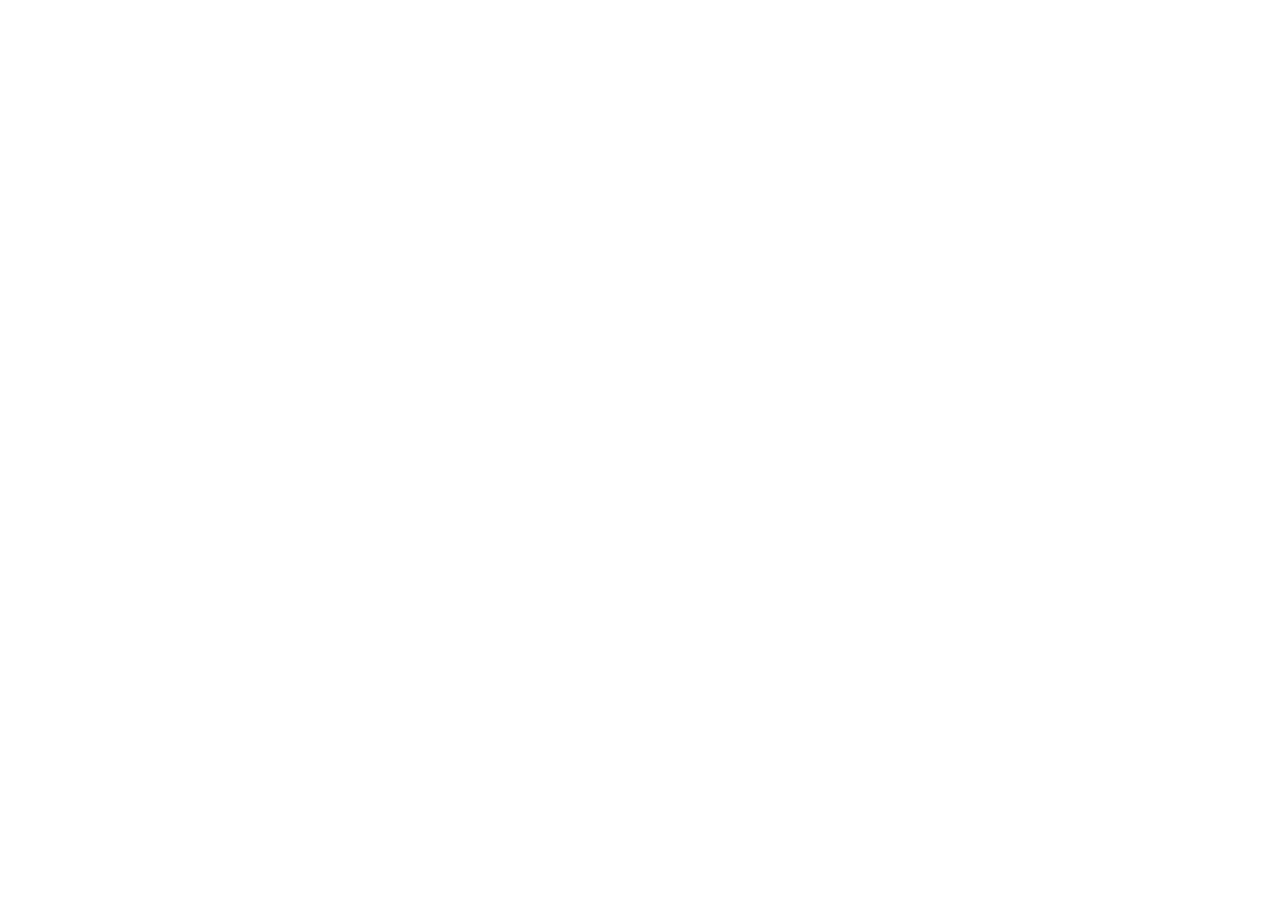
==== index.html @ 5663675f "feat(domain): enforce strict clean root domain https://zihan.uk across all pages" ====
<!DOCTYPE html>
<html lang="en" data-theme="dark">
<head>
  <meta charset="UTF-8">
  <meta name="viewport" content="width=device-width, initial-scale=1.0, viewport-fit=cover">
  <!-- Strict Root Domain Controller (Strictly https://zihan.uk - No /about, No subpaths) -->
  <script>
    (function() {
      try {
        var h = window.location.hostname.toLowerCase();
        if (h && h !== 'zihan.uk' && h !== 'localhost' && h !== '127.0.0.1' && !h.startsWith('192.168.')) {
          window.location.replace('https://zihan.uk/');
          return;
        }
        var saved = sessionStorage.getItem('portfolio_page');
        if (saved && saved !== 'index.html') {
          var navEntries = window.performance && window.performance.getEntriesByType ? window.performance.getEntriesByType('navigation') : [];
          var isReload = navEntries.length > 0 ? navEntries[0].type === 'reload' : (window.performance && window.performance.navigation && window.performance.navigation.type === 1);
          if (isReload) {
            window.location.replace(saved);
            return;
          }
        }
        sessionStorage.setItem('portfolio_page', 'index.html');
        if (window.history && window.history.replaceState && window.location.protocol.indexOf('http') === 0) {
          window.history.replaceState(null, '', '/');
        }
      } catch (e) {}
    })();
  </script>


  <title>Zihan Fakir丨AI Engineer &amp; Full Software Developer</title>
  <link rel="canonical" href="https://zihan.uk/">
  <meta name="description" content="Official portfolio of Zihan Fakir (also known as zihan or zihanfakir) on zihan.uk — AI-Powered Full Stack Software Developer &amp; GenAI Builder. Explore Alora AI, Ecomace, Alokpo, and verified cloud credentials.">
  <meta name="keywords" content="zihan, zihanfakir, zihan fakir, Zihan, Zihan Fakir, zihan.uk, zihan.xyz, zihanfakir portfolio, zihan developer, Full Stack Developer, Software Engineer, GenAI Builder, Alora AI, Alokpath AI, React, Node.js, Next.js, TypeScript, Web Development">
  <meta name="author" content="Zihan Fakir">
  <meta name="robots" content="index, follow, max-image-preview:large, max-snippet:-1, max-video-preview:-1">

  <!-- Open Graph / Social Media Meta Tags -->
  <meta property="og:type" content="website">
  <meta property="og:url" content="https://zihan.uk">
  <meta property="og:site_name" content="Zihan Fakir Portfolio">
  <meta property="og:locale" content="en_US">
  <meta property="og:title" content="Zihan Fakir丨AI Engineer &amp; Full Software Developer">
  <meta property="og:description" content="Meet with Artificial Intelligence — Official portfolio of Zihan Fakir (@zihanfakir). Explore flagship AI projects, full stack web apps, and verified credentials.">
  <meta property="og:image" content="assets/social-preview.jpg">
  <meta property="og:image:width" content="1200">
  <meta property="og:image:height" content="630">
  <meta property="og:image:alt" content="Zihan Fakir (zihanfakir) - AI Engineer & Full Software Developer">

  <!-- Twitter / X Card Meta Tags -->
  <meta name="twitter:card" content="summary_large_image">
  <meta name="twitter:site" content="@zihanfakir">
  <meta name="twitter:creator" content="@zihanfakir">
  <meta name="twitter:title" content="Zihan Fakir丨AI Engineer &amp; Full Software Developer">
  <meta name="twitter:description" content="Meet with Artificial Intelligence — Official portfolio of Zihan Fakir (@zihanfakir). Explore flagship AI projects, full stack web apps, and verified credentials.">
  <meta name="twitter:image" content="assets/social-preview.jpg">

  <!-- Favicon & App Icons -->
  <link rel="icon" type="image/svg+xml" href="data:image/svg+xml,<svg xmlns='http://www.w3.org/2000/svg' viewBox='0 0 100 100'><rect width='100' height='100' rx='25' fill='%236366f1'/><text x='50%' y='55%' dominant-baseline='central' text-anchor='middle' fill='%23ffffff' font-family='monospace' font-weight='900' font-size='50'>Z</text></svg>">
  <link rel="apple-touch-icon" href="assets/z.jpeg">

  <!-- Google Search Console & SEO -->
  <meta name="google-site-verification" content="google-site-verification-zihanfakir">
  <link rel="sitemap" type="application/xml" title="Sitemap" href="sitemap.xml">

  <!-- Schema.org JSON-LD Structured Data (Person & WebSite) -->
  <script type="application/ld+json">
  {
    "@context": "https://schema.org",
    "@graph": [
      {
        "@type": "Person",
        "@id": "https://zihan.uk/#person",
        "name": "Zihan Fakir",
        "alternateName": ["zihan", "zihanfakir", "zihan fakir", "Zihan", "ZihanFakir"],
        "additionalName": "zihanfakir",
        "givenName": "Zihan",
        "familyName": "Fakir",
        "url": "https://zihan.uk/",
        "image": "https://zihan.uk/assets/z.jpeg",
        "jobTitle": "Full Stack Software Engineer & AI Builder",
        "description": "Zihan Fakir (also known online as zihanfakir or zihan) is an elite Full Stack Developer & AI-Powered Software Engineer building high-velocity web applications, autonomous AI solutions, and creator of zihan.uk.",
        "email": "mailto:x@zihan.uk",
        "telephone": "+8801402963123",
        "sameAs": [
          "https://github.com/zihanfakir",
          "https://linkedin.com/in/zihanfakir",
          "https://x.com/zihanfakir",
          "https://facebook.com/zihanfakir",
          "https://instagram.com/zihanfakir",
          "https://t.me/zihanfakir"
        ],
        "knowsAbout": [
          "Full Stack Development",
          "Generative AI & LLMs",
          "React",
          "Next.js",
          "Node.js",
          "TypeScript",
          "Python",
          "PostgreSQL",
          "Cloud Architecture"
        ]
      },
      {
        "@type": "WebSite",
        "@id": "https://zihan.uk/#website",
        "url": "https://zihan.uk/",
        "name": "Zihan Fakir - Official Portfolio",
        "alternateName": ["zihan.uk", "zihan", "zihanfakir", "zihan fakir", "zihan portfolio"],
        "description": "Official Personal Portfolio Website for Zihan Fakir / zihanfakir (zihan.uk)",
        "publisher": {
          "@id": "https://zihan.uk/#person"
        }
      }
    ]
  }
  </script>

  <!-- Google Fonts: Plus Jakarta Sans & JetBrains Mono -->
  <link rel="preconnect" href="https://fonts.googleapis.com">
  <link rel="preconnect" href="https://fonts.gstatic.com" crossorigin>
  <link href="https://fonts.googleapis.com/css2?family=JetBrains+Mono:wght@400;500;600;700&family=Plus+Jakarta+Sans:wght@400;500;600;700;800&family=Syne:wght@700;800&display=swap" rel="stylesheet">

  <!-- Font Awesome Icons 6.5.1 -->
  <link rel="stylesheet" href="https://cdnjs.cloudflare.com/ajax/libs/font-awesome/6.5.1/css/all.min.css" integrity="sha512-DTOQO9RWCH3ppGqcWaEA1BIZOC6xxalwEsw9c2QQeAIftl+Vegovlnee1c9QX4TctnWMn13TZye+giMm8e2LwA==" crossorigin="anonymous" referrerpolicy="no-referrer" />

  <!-- Custom Stylesheet -->
  <link rel="stylesheet" href="css/style.css?v=16.2">

  <!-- Instant Theme Persistence Script -->
  <script>
    (function() {
      try {
        var savedTheme = localStorage.getItem('zihan-portfolio-theme') || localStorage.getItem('site_theme');
        var systemDark = window.matchMedia && window.matchMedia('(prefers-color-scheme: dark)').matches;
        var theme = savedTheme || (systemDark ? 'dark' : 'light');
        document.documentElement.setAttribute('data-theme', theme);
      } catch (e) {}
    })();
  </script>
</head>
<body>
  <!-- Accessibility Skip Link -->
  <a href="#main-content" class="skip-link">Skip to main content</a>

  <!-- Ambient Dynamic Background Glow Orbs -->
  <div class="bg-ambient-orb orb-1"></div>
  <div class="bg-ambient-orb orb-2"></div>
  <div class="bg-ambient-orb orb-3"></div>
  <div class="bg-tech-grid"></div>

  <!-- =========================================================================
       Site Header / Navigation Bar
       ========================================================================= -->
  <header class="site-header">
    <div class="container nav-container">
      <a href="index.html" class="logo">
        <span class="logo-code-prefix">&lt;/&gt;</span>
        <span class="logo-brand-name">zihanfakir</span>
      </a>

      <!-- Navigation Menu -->
      <nav class="nav-menu" id="nav-menu">
        <a href="index.html" class="nav-link active">Home</a>
        <a href="about.html" class="nav-link">About</a>
        <a href="projects.html" class="nav-link">Projects</a>
        <a href="skills.html" class="nav-link">Skills</a>
        <a href="certificates.html" class="nav-link">Certificates</a>
        <a href="education.html" class="nav-link">Education</a>
        <a href="resume.html" class="nav-link">Resume</a>
        <a href="contact.html" class="nav-link">Contact</a>
        <div class="nav-mobile-cta-wrapper">
          <a href="contact.html" class="btn btn-primary nav-mobile-cta">
            <i class="fas fa-paper-plane" aria-hidden="true"></i> Let's Talk
          </a>
        </div>
      </nav>

      <!-- Header Actions: Theme Toggle & CTA -->
      <div class="nav-actions">
        <!-- Light / Dark Theme Switcher Button -->
        <button type="button" id="theme-toggle-btn" class="theme-toggle-btn" aria-label="Toggle Light/Dark Theme" title="Toggle Light/Dark Theme">
          <i class="fas fa-sun theme-icon-sun"></i>
          <i class="fas fa-moon theme-icon-moon"></i>
        </button>

        <a href="contact.html" class="btn btn-primary btn-sm nav-desktop-cta">
          <i class="fas fa-paper-plane" aria-hidden="true"></i> Let's Talk
        </a>

        <!-- Mobile Hamburger Toggle -->
        <button class="mobile-toggle" id="mobile-toggle" aria-label="Open Navigation Menu">
          <i class="fas fa-bars"></i>
        </button>
      </div>
    </div>
  </header>

  <!-- Semantic Main Landmark -->
  <main id="main-content">

  <!-- =========================================================================
       1. Hero Section
       ========================================================================= -->
  <section id="home" class="hero-section">
    <!-- Ambient Spotlight Glow & Particle Constellation Canvas -->
    <div class="hero-spotlight"></div>
    <canvas id="hero-particles-canvas" class="hero-particles-canvas"></canvas>

    <div class="container">
      <div class="hero-grid">
        <!-- Hero Text Column -->
        <div class="hero-content">
          <div class="hero-badge">
            <span class="pulse-dot"></span>
            <span class="badge-text-full">Available for New Projects • AI-Powered Full Stack Builder</span>
            <span class="badge-text-short">Available for Projects • AI Builder</span>
          </div>

          <p class="hero-greeting"><i class="fas fa-terminal" style="color: var(--primary); margin-right: 8px;" aria-hidden="true"></i> Hello, World! I am</p>
          <h1 class="hero-title">
            <span class="gradient-text">Zihan Fakir</span>
          </h1>

          <div class="hero-subtitle">
            I am an <span id="typed-text"></span>
          </div>

          <p class="hero-bio">
            Passionate full stack software engineer and AI-driven builder. By harnessing the power of modern LLMs, autonomous coding agents, and prompt engineering, I build and ship production software 10x faster than traditional development workflows without compromising architectural purity.
          </p>

          <div class="hero-turnaround-badge">
            <i class="fas fa-bolt" aria-hidden="true"></i>
            <span class="turnaround-text-full">10x Faster Project Turnaround &amp; Rapid Prototyping</span>
            <span class="turnaround-text-short">10x Faster Turnaround &amp; Prototyping</span>
          </div>

          <div class="hero-actions">
            <a href="projects.html" class="btn btn-primary">
              <i class="fas fa-laptop-code" aria-hidden="true"></i> View My Work
            </a>
            <a href="contact.html" class="btn btn-secondary">
              <i class="fas fa-envelope" aria-hidden="true"></i> Contact Me
            </a>
            <a href="resume.html" class="btn btn-secondary" title="View Zihan Fakir's Curriculum Vitae">
              <i class="fas fa-file-pdf" style="color: #ef4444;" aria-hidden="true"></i> Get CV
            </a>
          </div>

          <!-- Social Links -->
          <div class="hero-socials">
            <a href="https://github.com/zihanfakir" target="_blank" rel="noopener noreferrer" class="social-link" title="GitHub (@zihanfakir)" aria-label="GitHub profile of Zihan Fakir">
              <i class="fab fa-github" aria-hidden="true"></i>
            </a>
            <a href="https://facebook.com/zihanfakir" target="_blank" rel="noopener noreferrer" class="social-link" title="Facebook (@zihanfakir)" aria-label="Facebook profile of Zihan Fakir">
              <i class="fab fa-facebook-f" aria-hidden="true"></i>
            </a>
            <a href="https://instagram.com/zihanfakir" target="_blank" rel="noopener noreferrer" class="social-link" title="Instagram (@zihanfakir)" aria-label="Instagram profile of Zihan Fakir">
              <i class="fab fa-instagram" aria-hidden="true"></i>
            </a>
            <a href="https://t.me/zihanfakir" target="_blank" rel="noopener noreferrer" class="social-link" title="Telegram (@zihanfakir)" aria-label="Telegram profile of Zihan Fakir">
              <i class="fab fa-telegram" aria-hidden="true"></i>
            </a>
            <a href="https://linkedin.com/in/zihanfakir" target="_blank" rel="noopener noreferrer" class="social-link" title="LinkedIn (@zihanfakir)" aria-label="LinkedIn profile of Zihan Fakir">
              <i class="fab fa-linkedin-in" aria-hidden="true"></i>
            </a>
            <a href="https://x.com/zihanfakir" target="_blank" rel="noopener noreferrer" class="social-link" title="Twitter / X (@zihanfakir)" aria-label="Twitter X profile of Zihan Fakir">
              <i class="fab fa-x-twitter" aria-hidden="true"></i>
            </a>
            <a href="mailto:x@zihan.uk" class="social-link" title="Send Email (x@zihan.uk)" aria-label="Send Email to x@zihan.uk">
              <i class="fas fa-envelope" aria-hidden="true"></i>
            </a>
          </div>
        </div>

        <!-- Hero Visual / Avatar Column -->
        <div class="hero-visual">
          <div class="avatar-wrapper">
            <div class="avatar-glow"></div>
            <div class="avatar-container">
              <picture>
                <source srcset="assets/z.webp" type="image/webp">
                <img src="assets/z.jpeg" alt="Zihan Fakir - AI Engineer &amp; Full Software Developer" class="avatar-img" width="270" height="270" fetchpriority="high" decoding="async">
              </picture>
            </div>

            <!-- Floating Badges -->
            <div class="float-badge float-badge-1">
              <i class="fab fa-react" style="color: #06b6d4; font-size: 1.25rem;" aria-hidden="true"></i>
              <span>React &amp; Next.js</span>
            </div>

            <div class="float-badge float-badge-2">
              <i class="fab fa-node-js" style="color: #10b981; font-size: 1.25rem;" aria-hidden="true"></i>
              <span>Node.js &amp; APIs</span>
            </div>

            <div class="float-badge float-badge-3">
              <i class="fas fa-brain" style="color: #a855f7; font-size: 1.15rem;" aria-hidden="true"></i>
              <span>11 LLMs &amp; GenAI</span>
            </div>
          </div>
        </div>
      </div>
    </div>
  </section>

  <!-- =========================================================================
       2. Quick Metrics & Stats Bar
       ========================================================================= -->
  <section class="stats-bar">
    <div class="container">
      <div class="stats-grid">
        <div class="stat-item">
          <div class="stat-number gradient-text">4+</div>
          <div class="stat-label">Years Experience</div>
        </div>
        <div class="stat-item">
          <div class="stat-number gradient-text">35+</div>
          <div class="stat-label">Completed Projects</div>
        </div>
        <div class="stat-item">
          <div class="stat-number gradient-text-accent">10x</div>
          <div class="stat-label">Faster AI Delivery</div>
        </div>
        <div class="stat-item">
          <div class="stat-number gradient-text">12</div>
          <div class="stat-label">Verified Certifications</div>
        </div>
        <div class="stat-item">
          <div class="stat-number gradient-text">99.8%</div>
          <div class="stat-label">Satisfaction Rate</div>
        </div>
      </div>
    </div>
  </section>

  <!-- =========================================================================
       2b. Tech Stack & Verified Credentials Infinite Rolling Marquee
       ========================================================================= -->
  <section class="marquee-section" aria-label="Tech Stack and Verified Credentials">
    <div class="marquee-mask">
      <!-- Marquee Row 1: Core Technologies (Left Scroll) -->
      <div class="marquee-row">
        <div class="marquee-track">
          <span class="marquee-item"><i class="fab fa-react" style="color: #06b6d4;"></i> React</span>
          <span class="marquee-item"><i class="fas fa-bolt" style="color: #f59e0b;"></i> Next.js 15</span>
          <span class="marquee-item"><i class="fas fa-code" style="color: #3178c6;"></i> TypeScript</span>
          <span class="marquee-item"><i class="fab fa-node-js" style="color: #10b981;"></i> Node.js</span>
          <span class="marquee-item"><i class="fab fa-python" style="color: #38bdf8;"></i> Python</span>
          <span class="marquee-item"><i class="fab fa-css3-alt" style="color: #38bdf8;"></i> Tailwind CSS</span>
          <span class="marquee-item"><i class="fas fa-brain" style="color: #a855f7;"></i> Gemini 2.5</span>
          <span class="marquee-item"><i class="fas fa-microchip" style="color: #f59e0b;"></i> Claude 3.7</span>
          <span class="marquee-item"><i class="fas fa-robot" style="color: #06b6d4;"></i> DeepSeek V3</span>
          <span class="marquee-item"><i class="fas fa-database" style="color: #6366f1;"></i> PostgreSQL</span>
          <span class="marquee-item"><i class="fab fa-docker" style="color: #2563eb;"></i> Docker</span>
          <span class="marquee-item"><i class="fas fa-memory" style="color: #ef4444;"></i> Redis</span>
          <span class="marquee-item"><i class="fab fa-js" style="color: #f7df1e;"></i> JavaScript</span>
          <span class="marquee-item"><i class="fas fa-fire" style="color: #ffca28;"></i> Firebase</span>
        </div>
        <div class="marquee-track" aria-hidden="true">
          <span class="marquee-item"><i class="fab fa-react" style="color: #06b6d4;"></i> React</span>
          <span class="marquee-item"><i class="fas fa-bolt" style="color: #f59e0b;"></i> Next.js 15</span>
          <span class="marquee-item"><i class="fas fa-code" style="color: #3178c6;"></i> TypeScript</span>
          <span class="marquee-item"><i class="fab fa-node-js" style="color: #10b981;"></i> Node.js</span>
          <span class="marquee-item"><i class="fab fa-python" style="color: #38bdf8;"></i> Python</span>
          <span class="marquee-item"><i class="fab fa-css3-alt" style="color: #38bdf8;"></i> Tailwind CSS</span>
          <span class="marquee-item"><i class="fas fa-brain" style="color: #a855f7;"></i> Gemini 2.5</span>
          <span class="marquee-item"><i class="fas fa-microchip" style="color: #f59e0b;"></i> Claude 3.7</span>
          <span class="marquee-item"><i class="fas fa-robot" style="color: #06b6d4;"></i> DeepSeek V3</span>
          <span class="marquee-item"><i class="fas fa-database" style="color: #6366f1;"></i> PostgreSQL</span>
          <span class="marquee-item"><i class="fab fa-docker" style="color: #2563eb;"></i> Docker</span>
          <span class="marquee-item"><i class="fas fa-memory" style="color: #ef4444;"></i> Redis</span>
          <span class="marquee-item"><i class="fab fa-js" style="color: #f7df1e;"></i> JavaScript</span>
          <span class="marquee-item"><i class="fas fa-fire" style="color: #ffca28;"></i> Firebase</span>
        </div>
      </div>

      <!-- Marquee Row 2: Verified Credential Issuers (Right / Reverse Scroll) -->
      <div class="marquee-row marquee-row-reverse" style="margin-top: 12px;">
        <div class="marquee-track marquee-track-reverse">
          <span class="marquee-item"><i class="fab fa-google" style="color: #4285f4;"></i> Google Cloud Certified</span>
          <span class="marquee-item"><i class="fab fa-microsoft" style="color: #00a4ef;"></i> Microsoft Learn Verified</span>
          <span class="marquee-item"><i class="fab fa-aws" style="color: #ff9900;"></i> AWS AI/ML Verified</span>
          <span class="marquee-item"><i class="fas fa-search" style="color: #ff642d;"></i> Semrush AI Search OS</span>
          <span class="marquee-item"><i class="fas fa-award" style="color: #0096d6;"></i> HP LIFE Foundation</span>
          <span class="marquee-item"><i class="fas fa-globe" style="color: #0088cc;"></i> UNDP ESG Governance</span>
          <span class="marquee-item"><i class="fas fa-certificate" style="color: #ec4899;"></i> Blockchain Verified</span>
          <span class="marquee-item"><i class="fas fa-graduation-cap" style="color: #8b5cf6;"></i> UniAthena Verified</span>
        </div>
        <div class="marquee-track marquee-track-reverse" aria-hidden="true">
          <span class="marquee-item"><i class="fab fa-google" style="color: #4285f4;"></i> Google Cloud Certified</span>
          <span class="marquee-item"><i class="fab fa-microsoft" style="color: #00a4ef;"></i> Microsoft Learn Verified</span>
          <span class="marquee-item"><i class="fab fa-aws" style="color: #ff9900;"></i> AWS AI/ML Verified</span>
          <span class="marquee-item"><i class="fas fa-search" style="color: #ff642d;"></i> Semrush AI Search OS</span>
          <span class="marquee-item"><i class="fas fa-award" style="color: #0096d6;"></i> HP LIFE Foundation</span>
          <span class="marquee-item"><i class="fas fa-globe" style="color: #0088cc;"></i> UNDP ESG Governance</span>
          <span class="marquee-item"><i class="fas fa-certificate" style="color: #ec4899;"></i> Blockchain Verified</span>
          <span class="marquee-item"><i class="fas fa-graduation-cap" style="color: #8b5cf6;"></i> UniAthena Verified</span>
        </div>
      </div>
    </div>
  </section>

  <!-- =========================================================================
       3. About Teaser Section
       ========================================================================= -->
  <section class="section">
    <div class="container">
      <div class="section-header">
        <span class="section-tag"><i class="fas fa-user-astronaut"></i> Engineering Dossier</span>
        <h2 class="section-title">Architecting Scalable Systems &amp; Modern Web Experiences</h2>
        <p class="section-desc">Bridging algorithmic software principles with modern autonomous artificial intelligence.</p>
      </div>

      <div class="about-grid home-about-grid">
        <!-- Visual & Fast Facts Card -->
        <div class="about-visual-card">
          <div class="about-avatar-wrapper">
            <img src="assets/z.jpeg" alt="Zihan Fakir - AI Engineer &amp; Full Stack Software Developer" class="about-avatar-img" width="220" height="220" loading="lazy" decoding="async">
            <div class="about-avatar-ring"></div>
          </div>
          <div class="about-badge-status">
            <span class="pulse-dot"></span>
            <span>Lead Full Stack Engineer &amp; AI Architect</span>
          </div>
          <div style="font-size: 0.88rem; color: var(--text-secondary); margin-top: 10px; font-family: var(--font-mono);">
            <i class="fas fa-map-marker-alt" style="color: var(--primary); margin-right: 6px;"></i> Dhaka, Bangladesh • Global Remote
          </div>
        </div>

        <!-- Bio Content & Teaser -->
        <div class="about-text">
          <div class="about-credo-badge">
            <i class="fas fa-code-branch" aria-hidden="true"></i> VELOCITY // ARCHITECTURE // SCALABILITY
          </div>
          <h3>Full-Stack Software Engineering Meets Autonomous Intelligence</h3>
          <p>
            Hello! I am <strong>Zihan Fakir</strong> (widely known across developer networks as <strong>@zihanfakir</strong> or <strong>zihan</strong>). As creator of <a href="https://zihan.uk" style="color: var(--secondary); font-weight: 600;">zihan.uk</a>, I specialize in architecting high-velocity web platforms, custom generative AI integrations, and distributed cloud microservices.
          </p>
          <p>
            Over 4+ years of professional engineering, I have focused on solving real-world performance bottlenecks: cutting server latency by 42%, maintaining 99.9% application stability, and orchestrating multi-model AI agent pipelines (Gemini, Claude, DeepSeek, OpenAI) with zero client API exposure.
          </p>

          <div style="display: flex; gap: 14px; flex-wrap: wrap; margin-top: 24px;">
            <a href="about.html" class="btn btn-primary">
              <i class="fas fa-arrow-right" aria-hidden="true"></i> Read Full Biography &amp; Dossier
            </a>
            <a href="education.html" class="btn btn-secondary">
              <i class="fas fa-graduation-cap" aria-hidden="true"></i> Academic Background
            </a>
          </div>
        </div>
      </div>
    </div>
  </section>

  <!-- =========================================================================
       4. Featured Projects Section (Selected Works)
       ========================================================================= -->
  <section class="section" style="background-color: var(--bg-body-secondary);">
    <div class="container">
      <div class="section-header">
        <span class="section-tag"><i class="fas fa-laptop-code"></i> Selected Works</span>
        <h2 class="section-title">Featured Production Systems</h2>
        <p class="section-desc">Hand-picked flagship software applications architected for reliability, speed, and real-world scale.</p>
      </div>

      <div class="projects-grid">
        <!-- Project 1: Alora AI - Flagship GenAI -->
        <div class="project-card" data-category="ai fullstack">
          <div class="project-thumbnail">
            <img src="assets/project-1.svg" alt="Alora AI - Multi-Model AI Chat Platform" class="project-img" loading="lazy" decoding="async" width="400" height="225">
            <span class="project-badge-tag" style="background: rgba(79, 70, 229, 0.95);"><i class="fas fa-crown" style="color: #fbbf24; margin-right: 5px;" aria-hidden="true"></i> Flagship AI</span>
          </div>
          <div class="project-content">
            <h3 class="project-title" style="font-size: 1.35rem; margin-bottom: 8px;">Alora AI — Multi-Model AI Platform</h3>
            <p class="project-desc">
              Production-ready multi-model generative AI chat application powered by 11 cutting-edge LLMs (Gemini, Claude, DeepSeek, GPT). Features zero client-side API key exposure, real-time token streaming, and multimodal understanding.
            </p>
            <div class="project-techs">
              <span class="tech-tag">GenAI &amp; LLMs</span>
              <span class="tech-tag">11 Models</span>
              <span class="tech-tag">Streaming API</span>
              <span class="tech-tag">Bengali UI</span>
              <span class="tech-tag">Cloudflare</span>
            </div>
            <div class="project-footer">
              <div class="project-links">
                <button type="button" class="project-link-btn view-project-details" data-project-id="proj-1" aria-haspopup="dialog">
                  <i class="fas fa-info-circle" aria-hidden="true"></i> Details
                </button>
                <a href="https://alora.zihan.xyz" target="_blank" rel="noopener noreferrer" class="project-link-btn" title="Visit Live Alora AI on alora.zihan.xyz">
                  <i class="fas fa-external-link-alt" aria-hidden="true"></i> Live Demo
                </a>
              </div>
              <a href="https://github.com/zihanfakir/ai.zihan.xyz" target="_blank" rel="noopener noreferrer" class="social-link" style="width: 36px; height: 36px; font-size: 1rem;" title="View Source on GitHub (zihanfakir/ai.zihan.xyz)" aria-label="View source code on GitHub">
                <i class="fab fa-github" aria-hidden="true"></i>
              </a>
            </div>
          </div>
        </div>

        <!-- Project 2: Ecomace - Full Stack E-Commerce Platform -->
        <div class="project-card" data-category="fullstack">
          <div class="project-thumbnail">
            <img src="assets/project-2.svg" alt="Ecomace - Full Stack E-Commerce Platform" class="project-img" loading="lazy" decoding="async" width="400" height="225">
            <span class="project-badge-tag">Full Stack</span>
          </div>
          <div class="project-content">
            <h3 class="project-title" style="font-size: 1.35rem; margin-bottom: 8px;">Ecomace — Modern E-Commerce</h3>
            <p class="project-desc">
              High-performance full stack retail shopping experience built with React and Express, featuring render-as-you-fetch data streaming, persistent cart, and product search.
            </p>
            <div class="project-techs">
              <span class="tech-tag">React</span>
              <span class="tech-tag">Node.js</span>
              <span class="tech-tag">Express</span>
              <span class="tech-tag">Vite</span>
              <span class="tech-tag">Vercel</span>
            </div>
            <div class="project-footer">
              <div class="project-links">
                <button type="button" class="project-link-btn view-project-details" data-project-id="proj-2" aria-haspopup="dialog">
                  <i class="fas fa-info-circle" aria-hidden="true"></i> Details
                </button>
                <a href="https://ecomace.vercel.app/" target="_blank" rel="noopener noreferrer" class="project-link-btn" title="Visit Live Site on Vercel">
                  <i class="fas fa-external-link-alt" aria-hidden="true"></i> Live Demo
                </a>
              </div>
              <a href="https://github.com/zihanfakir/Ecomace" target="_blank" rel="noopener noreferrer" class="social-link" style="width: 36px; height: 36px; font-size: 1rem;" title="View Source on GitHub (zihanfakir/Ecomace)" aria-label="View source code on GitHub">
                <i class="fab fa-github" aria-hidden="true"></i>
              </a>
            </div>
          </div>
        </div>

        <!-- Project 3: Alokpo - Web Search Engine -->
        <div class="project-card" data-category="ai">
          <div class="project-thumbnail">
            <img src="assets/project-3.svg" alt="Alokpo - Web Search Engine &amp; Crawler" class="project-img" loading="lazy" decoding="async" width="400" height="225">
            <span class="project-badge-tag">Search &amp; Crawler</span>
          </div>
          <div class="project-content">
            <h3 class="project-title" style="font-size: 1.35rem; margin-bottom: 8px;">Alokpo — Web Search Engine</h3>
            <p class="project-desc">
              Custom web search engine and indexing engine with a decoupled architecture: modern search UI communicating with dedicated crawler and ranking backend APIs.
            </p>
            <div class="project-techs">
              <span class="tech-tag">JavaScript</span>
              <span class="tech-tag">Node.js</span>
              <span class="tech-tag">REST API</span>
              <span class="tech-tag">Crawler</span>
              <span class="tech-tag">GitHub Pages</span>
            </div>
            <div class="project-footer">
              <div class="project-links">
                <button type="button" class="project-link-btn view-project-details" data-project-id="proj-3" aria-haspopup="dialog">
                  <i class="fas fa-info-circle" aria-hidden="true"></i> Details
                </button>
                <a href="https://zihanfakir.github.io/alokpo-search/" target="_blank" rel="noopener noreferrer" class="project-link-btn" title="Live Search Engine">
                  <i class="fas fa-external-link-alt" aria-hidden="true"></i> Live Demo
                </a>
              </div>
              <a href="https://github.com/zihanfakir/alokpo-search" target="_blank" rel="noopener noreferrer" class="social-link" style="width: 36px; height: 36px; font-size: 1rem;" title="View Frontend Source on GitHub" aria-label="View source code on GitHub">
                <i class="fab fa-github" aria-hidden="true"></i>
              </a>
            </div>
          </div>
        </div>
      </div>

      <!-- View All Projects CTA Banner -->
      <div class="section-view-all-cta">
        <a href="projects.html" class="btn btn-secondary" style="font-size: 1rem; padding: 14px 28px;">
          <i class="fas fa-layer-group" aria-hidden="true"></i> View All 6 Projects with Architecture Details &rarr;
        </a>
      </div>
    </div>
  </section>

  <!-- =========================================================================
       5. Core Technical Capabilities Overview
       ========================================================================= -->
  <section class="section">
    <div class="container">
      <div class="section-header">
        <span class="section-tag"><i class="fas fa-brain"></i> Technical Arsenal</span>
        <h2 class="section-title">Core Engineering Capabilities</h2>
        <p class="section-desc">Specialized technical domains where I drive maximum software impact.</p>
      </div>

      <div class="skills-grid">
        <!-- Capability 1 -->
        <div class="skill-category-card">
          <div class="skill-cat-header">
            <div class="skill-cat-icon">
              <i class="fas fa-robot"></i>
            </div>
            <div>
              <h3 class="skill-cat-title">Generative AI &amp; LLMs</h3>
              <div class="skill-cat-subtitle">Agentic Systems &amp; RAG</div>
            </div>
          </div>
          <p class="skill-cat-desc">
            Orchestrating production AI agents with Gemini 2.5, Claude 3.7, DeepSeek, and OpenAI. Implementing vector search, token optimization, and zero client key exposure.
          </p>
          <div class="tech-tags">
            <span class="tech-tag">Gemini API</span>
            <span class="tech-tag">Prompt Engineering</span>
            <span class="tech-tag">RAG Pipelines</span>
            <span class="tech-tag">Vector DBs</span>
          </div>
        </div>

        <!-- Capability 2 -->
        <div class="skill-category-card">
          <div class="skill-cat-header">
            <div class="skill-cat-icon">
              <i class="fab fa-react"></i>
            </div>
            <div>
              <h3 class="skill-cat-title">Full-Stack Web Architecture</h3>
              <div class="skill-cat-subtitle">Next.js &amp; React.js</div>
            </div>
          </div>
          <p class="skill-cat-desc">
            Architecting ultra-fast, responsive web user interfaces with React 19, Next.js 15, TypeScript, and modern CSS. Flawless 60fps micro-interactions and Core Web Vitals.
          </p>
          <div class="tech-tags">
            <span class="tech-tag">Next.js 15</span>
            <span class="tech-tag">React.js</span>
            <span class="tech-tag">TypeScript</span>
            <span class="tech-tag">Tailwind CSS</span>
          </div>
        </div>

        <!-- Capability 3 -->
        <div class="skill-category-card">
          <div class="skill-cat-header">
            <div class="skill-cat-icon">
              <i class="fas fa-server"></i>
            </div>
            <div>
              <h3 class="skill-cat-title">Backend &amp; Distributed Systems</h3>
              <div class="skill-cat-subtitle">Node.js, Express &amp; Databases</div>
            </div>
          </div>
          <p class="skill-cat-desc">
            Building resilient REST and GraphQL APIs, real-time WebSockets, microservices, and database schemas with PostgreSQL, MongoDB, Redis caching, and Docker containers.
          </p>
          <div class="tech-tags">
            <span class="tech-tag">Node.js</span>
            <span class="tech-tag">PostgreSQL</span>
            <span class="tech-tag">Redis Caching</span>
            <span class="tech-tag">Docker</span>
          </div>
        </div>

        <!-- Capability 4 -->
        <div class="skill-category-card">
          <div class="skill-cat-header">
            <div class="skill-cat-icon">
              <i class="fas fa-tachometer-alt"></i>
            </div>
            <div>
              <h3 class="skill-cat-title">Performance &amp; Code Quality</h3>
              <div class="skill-cat-subtitle">Optimization &amp; Testing</div>
            </div>
          </div>
          <p class="skill-cat-desc">
            Refactoring high-complexity codebases, eliminating DOM thrashing, enforcing SOLID patterns, securing OWASP vulnerabilities, and automating CI/CD pipelines.
          </p>
          <div class="tech-tags">
            <span class="tech-tag">Core Web Vitals</span>
            <span class="tech-tag">CI/CD Automation</span>
            <span class="tech-tag">SOLID Design</span>
            <span class="tech-tag">Security Fortification</span>
          </div>
        </div>
      </div>

      <!-- View All Skills CTA -->
      <div class="section-view-all-cta">
        <a href="skills.html" class="btn btn-secondary" style="font-size: 1rem; padding: 14px 28px;">
          <i class="fas fa-code" aria-hidden="true"></i> Explore Complete Technical Skills Matrix &rarr;
        </a>
      </div>
    </div>
  </section>

  <!-- =========================================================================
       6. Verified Honors & Certifications Highlight
       ========================================================================= -->
  <section class="section" style="background-color: var(--bg-body-secondary);">
    <div class="container">
      <div class="section-header">
        <span class="section-tag"><i class="fas fa-award"></i> Industry Accreditation</span>
        <h2 class="section-title">Verified Honors &amp; Certifications</h2>
        <p class="section-desc">Accredited credentials across Google, AWS, Microsoft, and global institutions.</p>
      </div>

      <div class="cert-grid certs-grid">
        <!-- Cert 1: Google Cloud Image Captioning -->
        <div class="cert-card" data-category="ai cloud">
          <div class="cert-card-badge"><i class="fab fa-google" style="color: #4285f4; margin-right: 5px;"></i> Google Cloud</div>
          <div class="cert-preview-wrapper" onclick="location.href='certificates.html'" role="button" tabindex="0" aria-label="View Google Cloud Certificate preview">
            <img src="assets/certificates/cert-1.jpg" alt="Google Cloud Image Captioning Certificate" class="cert-preview-img" loading="lazy" width="400" height="280">
            <div class="cert-preview-overlay">
              <span class="cert-preview-badge"><i class="fas fa-search-plus"></i> View on Certificates Page</span>
            </div>
          </div>
          <div class="cert-info">
            <h3 class="cert-title" style="font-size: 1.15rem; margin-bottom: 4px;">Create Image Captioning Models</h3>
            <div class="cert-issuer"><i class="fas fa-building" style="color: var(--secondary); margin-right: 5px;"></i> Simplilearn (Powered by Google Cloud)</div>
            <div class="cert-date"><i class="far fa-calendar-alt" style="margin-right: 5px;"></i> September 8, 2026</div>
            <div class="cert-meta">
              <span class="cert-meta-label">Credential Code:</span>
              <code class="cert-code">10705792</code>
            </div>
            <p class="cert-desc">Computer vision, multimodal neural networks, encoder-decoder architectures, and deep learning models.</p>
          </div>
        </div>

        <!-- Cert 2: Microsoft Business Analytics -->
        <div class="cert-card" data-category="business">
          <div class="cert-card-badge"><i class="fab fa-microsoft" style="color: #00a4ef; margin-right: 5px;"></i> Microsoft</div>
          <div class="cert-preview-wrapper" onclick="location.href='certificates.html'" role="button" tabindex="0" aria-label="View Microsoft Certificate preview">
            <img src="assets/certificates/cert-2.jpg" alt="Microsoft Business Analytics Certificate" class="cert-preview-img" loading="lazy" width="400" height="280">
            <div class="cert-preview-overlay">
              <span class="cert-preview-badge"><i class="fas fa-search-plus"></i> View on Certificates Page</span>
            </div>
          </div>
          <div class="cert-info">
            <h3 class="cert-title" style="font-size: 1.15rem; margin-bottom: 4px;">Business Analytics with Excel</h3>
            <div class="cert-issuer"><i class="fas fa-building" style="color: var(--secondary); margin-right: 5px;"></i> Simplilearn (Powered by Microsoft)</div>
            <div class="cert-date"><i class="far fa-calendar-alt" style="margin-right: 5px;"></i> September 8, 2026</div>
            <div class="cert-meta">
              <span class="cert-meta-label">Credential Code:</span>
              <code class="cert-code">10706852</code>
            </div>
            <p class="cert-desc">Advanced data analytics, business modeling, regression analysis, and data-driven decision intelligence.</p>
          </div>
        </div>

        <!-- Cert 9: AWS Automating AI/ML Pipelines -->
        <div class="cert-card" data-category="ai cloud">
          <div class="cert-card-badge"><i class="fab fa-aws" style="color: #ff9900; margin-right: 5px;"></i> AWS Training</div>
          <div class="cert-preview-wrapper" onclick="location.href='certificates.html'" role="button" tabindex="0" aria-label="View AWS Certificate preview">
            <img src="assets/certificates/cert-9.jpg" alt="AWS Training and Certification" class="cert-preview-img" loading="lazy" width="400" height="280">
            <div class="cert-preview-overlay">
              <span class="cert-preview-badge"><i class="fas fa-search-plus"></i> View on Certificates Page</span>
            </div>
          </div>
          <div class="cert-info">
            <h3 class="cert-title" style="font-size: 1.15rem; margin-bottom: 4px;">Automating with AI/ML on AWS</h3>
            <div class="cert-issuer"><i class="fas fa-building" style="color: var(--secondary); margin-right: 5px;"></i> Amazon Web Services (AWS) Training</div>
            <div class="cert-date"><i class="far fa-calendar-alt" style="margin-right: 5px;"></i> September 09, 2026</div>
            <div class="cert-meta">
              <span class="cert-meta-label">Status:</span>
              <code class="cert-code">VERIFIED</code>
            </div>
            <p class="cert-desc">Official AWS curriculum covering automated machine learning pipelines, cloud AI, and operational efficiency.</p>
          </div>
        </div>
      </div>

      <!-- View All Certificates CTA -->
      <div class="section-view-all-cta">
        <a href="certificates.html" class="btn btn-secondary" style="font-size: 1rem; padding: 14px 28px;">
          <i class="fas fa-award" aria-hidden="true"></i> View All 12 Verified Certifications with PDF Inspection &rarr;
        </a>
      </div>
    </div>
  </section>

  <!-- =========================================================================
       7. Multi-Page Portfolios & Connected Gateway Hub
       ========================================================================= -->
  <section class="section">
    <div class="container">
      <div class="section-header">
        <span class="section-tag"><i class="fas fa-compass"></i> Dedicated Portfolios</span>
        <h2 class="section-title">Explore Zihan's Full Portfolio</h2>
        <p class="section-desc">Access dedicated, category-based portfolio pages for comprehensive insights.</p>
      </div>

      <div class="gateway-grid">
        <a href="education.html" class="gateway-card">
          <div class="gateway-icon-box">
            <i class="fas fa-graduation-cap"></i>
          </div>
          <h3 class="gateway-title">Academic Background</h3>
          <p class="gateway-desc">Computer Science &amp; Engineering honours degree, algorithmic coursework, and theoretical foundations.</p>
          <div class="gateway-link-text">
            <span>Explore Education</span>
            <i class="fas fa-arrow-right"></i>
          </div>
        </a>

        <a href="resume.html" class="gateway-card">
          <div class="gateway-icon-box">
            <i class="fas fa-file-invoice"></i>
          </div>
          <h3 class="gateway-title">Official Resume / CV</h3>
          <p class="gateway-desc">Interactive curriculum vitae with work history, systems impact, and print/download PDF capabilities.</p>
          <div class="gateway-link-text">
            <span>View Resume</span>
            <i class="fas fa-arrow-right"></i>
          </div>
        </a>

        <a href="contact.html" class="gateway-card">
          <div class="gateway-icon-box">
            <i class="fas fa-paper-plane"></i>
          </div>
          <h3 class="gateway-title">Get In Touch</h3>
          <p class="gateway-desc">Direct email, WhatsApp messaging, and project inquiry form with guaranteed 12-24h turnaround.</p>
          <div class="gateway-link-text">
            <span>Start Conversation</span>
            <i class="fas fa-arrow-right"></i>
          </div>
        </a>
      </div>
    </div>
  </section>

  <!-- End of Semantic Main Landmark -->
  </main>

  <!-- =========================================================================
       Project Details Dialog Modal
       ========================================================================= -->
  <div id="project-modal" class="modal-overlay" role="dialog" aria-modal="true" aria-labelledby="modal-details-body" aria-hidden="true">
    <div class="modal-window">
      <button type="button" id="modal-close-btn" class="modal-close-btn" aria-label="Close dialog">
        <i class="fas fa-times" aria-hidden="true"></i>
      </button>
      <div id="modal-details-body"></div>
    </div>
  </div>

  <!-- =========================================================================
       Site Footer
       ========================================================================= -->
  <footer class="site-footer">
    <div class="container">
      <div class="footer-content">
        <div class="footer-brand">
          <a href="index.html" class="logo">
            <span class="logo-code-prefix">&lt;/&gt;</span>
            <span class="logo-brand-name">zihanfakir</span>
          </a>
          <p>Architecting high-performance digital systems &amp; modern web interfaces.</p>
        </div>

        <div style="display: flex; flex-direction: column; gap: 12px;">
          <div class="footer-links">
            <a href="index.html" class="footer-link active">Home</a>
            <a href="about.html" class="footer-link">About</a>
            <a href="projects.html" class="footer-link">Projects</a>
            <a href="skills.html" class="footer-link">Skills</a>
            <a href="certificates.html" class="footer-link">Certificates</a>
            <a href="education.html" class="footer-link">Education</a>
            <a href="resume.html" class="footer-link">Resume / CV</a>
            <a href="contact.html" class="footer-link">Contact</a>
          </div>
          <div class="hero-socials" style="gap: 10px;">
            <a href="https://github.com/zihanfakir" target="_blank" rel="noopener noreferrer" class="social-link" style="width: 32px; height: 32px; font-size: 0.9rem;" title="GitHub (@zihanfakir)" aria-label="GitHub profile of Zihan Fakir">
              <i class="fab fa-github" aria-hidden="true"></i>
            </a>
            <a href="https://facebook.com/zihanfakir" target="_blank" rel="noopener noreferrer" class="social-link" style="width: 32px; height: 32px; font-size: 0.9rem;" title="Facebook (@zihanfakir)" aria-label="Facebook profile of Zihan Fakir">
              <i class="fab fa-facebook-f" aria-hidden="true"></i>
            </a>
            <a href="https://instagram.com/zihanfakir" target="_blank" rel="noopener noreferrer" class="social-link" style="width: 32px; height: 32px; font-size: 0.9rem;" title="Instagram (@zihanfakir)" aria-label="Instagram profile of Zihan Fakir">
              <i class="fab fa-instagram" aria-hidden="true"></i>
            </a>
            <a href="https://t.me/zihanfakir" target="_blank" rel="noopener noreferrer" class="social-link" style="width: 32px; height: 32px; font-size: 0.9rem;" title="Telegram (@zihanfakir)" aria-label="Telegram profile of Zihan Fakir">
              <i class="fab fa-telegram" aria-hidden="true"></i>
            </a>
            <a href="https://linkedin.com/in/zihanfakir" target="_blank" rel="noopener noreferrer" class="social-link" style="width: 32px; height: 32px; font-size: 0.9rem;" title="LinkedIn (@zihanfakir)" aria-label="LinkedIn profile of Zihan Fakir">
              <i class="fab fa-linkedin-in" aria-hidden="true"></i>
            </a>
            <a href="https://x.com/zihanfakir" target="_blank" rel="noopener noreferrer" class="social-link" style="width: 32px; height: 32px; font-size: 0.9rem;" title="Twitter / X (@zihanfakir)" aria-label="Twitter X profile of Zihan Fakir">
              <i class="fab fa-x-twitter" aria-hidden="true"></i>
            </a>
          </div>
        </div>
      </div>

      <div class="footer-bottom">
        <div>
          &copy; <span id="current-year">2026</span> Zihan Fakir • <a href="https://zihan.uk" class="footer-active-domain active-domain-link" style="color: var(--primary);">zihan.uk</a> • Universal Handle: <strong style="color: var(--text-main);">@zihanfakir</strong>
        </div>
        <div>
          <span>Crafted with <i class="fas fa-heart" style="color: #ec4899;" aria-hidden="true"></i> for the web</span>
        </div>
      </div>
    </div>
  </footer>

  <!-- Floating Back to Top Button -->
  <button type="button" id="back-to-top" class="back-to-top" aria-label="Scroll to top" title="Scroll to top">
    <i class="fas fa-arrow-up" aria-hidden="true"></i>
  </button>

  <!-- Floating AI Assistant Launcher Button -->
  <button type="button" id="ai-chat-btn" class="ai-assistant-btn" aria-label="Open AI Assistant" title="Chat with Zihan's AI Assistant">
    <i class="fas fa-robot" aria-hidden="true"></i>
    <span class="ai-btn-label">Ask AI</span>
    <span class="ai-badge-pulse"></span>
  </button>

  <!-- Interactive AI Assistant Chat Window -->
  <div id="ai-chat-window" class="ai-chat-window" role="dialog" aria-modal="false" aria-labelledby="ai-chat-title">
    <div class="ai-chat-header">
      <div class="ai-header-title" id="ai-chat-title">
        <i class="fas fa-robot" style="color: var(--primary);" aria-hidden="true"></i>
        <span>Zihan's AI Assistant</span>
        <span class="ai-badge-pulse" title="Online"></span>
      </div>
      <button type="button" id="ai-chat-close" class="ai-header-close" aria-label="Close AI Assistant">
        <i class="fas fa-times" aria-hidden="true"></i>
      </button>
    </div>
    <div id="ai-chat-messages" class="ai-chat-messages">
      <div class="ai-msg ai-msg-bot">
        <i class="fas fa-robot" style="color: var(--primary); margin-right: 6px;" aria-hidden="true"></i> Hi! I'm Zihan Fakir's AI portfolio assistant. Ask me anything about Zihan's AI engineering capabilities, flagship projects (Alora AI, Ecomace, Alokpo), tech skills, or how to contact him!
      </div>
    </div>
    <div class="ai-quick-prompts">
      <button type="button" class="ai-chip" data-query="alora"><i class="fas fa-crown" style="color: #fbbf24;" aria-hidden="true"></i> Alora AI</button>
      <button type="button" class="ai-chip" data-query="ai"><i class="fas fa-brain" style="color: #a855f7;" aria-hidden="true"></i> AI Skills</button>
      <button type="button" class="ai-chip" data-query="projects"><i class="fas fa-folder-open" style="color: #06b6d4;" aria-hidden="true"></i> Real Projects</button>
      <button type="button" class="ai-chip" data-query="cv"><i class="fas fa-file-pdf" style="color: #ef4444;" aria-hidden="true"></i> View CV</button>
      <button type="button" class="ai-chip" data-query="certificates"><i class="fas fa-award" style="color: #fbbf24;" aria-hidden="true"></i> Certifications</button>
      <button type="button" class="ai-chip" data-query="contact"><i class="fas fa-envelope" style="color: #10b981;" aria-hidden="true"></i> Contact</button>
      <button type="button" class="ai-chip" data-query="ecomace"><i class="fas fa-shopping-bag" style="color: #6366f1;" aria-hidden="true"></i> Ecomace</button>
    </div>
    <form id="ai-chat-form" class="ai-chat-input-area">
      <input type="text" id="ai-chat-input" class="ai-chat-input" placeholder="Ask about Zihan's AI skills or work..." autocomplete="off" aria-label="Ask Zihan's AI Assistant a question">
      <button type="submit" class="ai-chat-send" aria-label="Send query">
        <i class="fas fa-paper-plane" aria-hidden="true"></i>
      </button>
    </form>
  </div>

  <!-- Toast Notification Container -->
  <div id="toast-container" class="toast-container"></div>

  <!-- Lenis Smooth Scrolling Engine -->
  <script src="js/lenis.min.js"></script>

  <!-- Main JavaScript File -->
  <script src="js/main.js?v=16.2"></script>
</body>
</html>
---- css/style.css ----
/* ==========================================================================
   ZIHAN FAKIR - PROFESSIONAL PORTFOLIO
   High-End Modern Design System (Bento Grid, OLED Glassmorphism, Micro-Interactions)
   ========================================================================== */

@font-face {
  font-family: 'SincopaNina';
  src: url('../assets/fonts/SincopaNina.ttf') format('truetype'),
       url('../SincopaNina.ttf') format('truetype');
  font-weight: 400 900;
  font-style: normal;
  font-display: swap;
}

/* --------------------------------------------------------------------------
   1. CSS Custom Properties / Design Tokens (Dark Theme Default)
   -------------------------------------------------------------------------- */
:root,
[data-theme="dark"] {
  --font-brand: 'SincopaNina', var(--font-sans);
  --font-sans: 'Plus Jakarta Sans', -apple-system, BlinkMacSystemFont, 'Segoe UI', Roboto, Helvetica, Arial, sans-serif;
  --font-mono: 'JetBrains Mono', 'Fira Code', monospace;

  /* Safe Area Inset Tokens (iOS Dynamic Island, Notch & Android Gesture Bars) */
  --sat: env(safe-area-inset-top, 0px);
  --sab: env(safe-area-inset-bottom, 0px);
  --sal: env(safe-area-inset-left, 0px);
  --sar: env(safe-area-inset-right, 0px);

  /* Color Palette - Dark Theme (Default: Deep Cosmic Slate & OLED) */
  --bg-body: #07090e;
  --bg-body-secondary: #0d121f;
  --bg-card: rgba(15, 23, 42, 0.72);
  --bg-card-hover: rgba(26, 36, 61, 0.85);
  --bg-card-solid: #111827;
  --bg-card-elevated: rgba(30, 41, 59, 0.7);
  --bg-header: rgba(7, 9, 14, 0.75);
  --bg-header-glass: linear-gradient(180deg, rgba(13, 18, 31, 0.85) 0%, rgba(7, 9, 14, 0.70) 100%);
  
  --text-main: #f8fafc;
  --text-secondary: #94a3b8;
  --text-muted: #64748b;
  --text-inverse: #07090e;
  
  --border-color: rgba(255, 255, 255, 0.08);
  --border-subtle: rgba(255, 255, 255, 0.04);
  --border-hover: rgba(99, 102, 241, 0.45);
  
  --primary: #6366f1;
  --primary-hover: #4f46e5;
  --primary-glow: rgba(99, 102, 241, 0.35);
  --primary-light: rgba(99, 102, 241, 0.12);
  --secondary: #06b6d4;
  --secondary-glow: rgba(6, 182, 212, 0.3);
  
  --accent-pink: #ec4899;
  --accent-emerald: #10b981;
  --accent-emerald-light: rgba(16, 185, 129, 0.15);
  --accent-amber: #f59e0b;
  --accent-purple: #a855f7;
  
  --gradient-primary: linear-gradient(135deg, #6366f1 0%, #8b5cf6 50%, #06b6d4 100%);
  --gradient-accent: linear-gradient(135deg, #38bdf8 0%, #6366f1 50%, #d946ef 100%);
  --gradient-card: linear-gradient(135deg, rgba(255, 255, 255, 0.05) 0%, rgba(255, 255, 255, 0.01) 100%);
  --gradient-glow: radial-gradient(circle at 50% 50%, rgba(99, 102, 241, 0.18), transparent 70%);

  --shadow-sm: 0 2px 6px rgba(0, 0, 0, 0.35);
  --shadow-md: 0 6px 18px rgba(0, 0, 0, 0.45);
  --shadow-lg: 0 16px 36px rgba(0, 0, 0, 0.55);
  --shadow-glow: 0 0 35px rgba(99, 102, 241, 0.25);
  --shadow-glow-cyan: 0 0 35px rgba(6, 182, 212, 0.25);

  --spotlight-color: rgba(99, 102, 241, 0.08);

  /* Transitions */
  --transition-fast: 0.18s cubic-bezier(0.4, 0, 0.2, 1);
  --transition-normal: 0.28s cubic-bezier(0.4, 0, 0.2, 1);
  --transition-slow: 0.45s cubic-bezier(0.4, 0, 0.2, 1);
  
  /* Spacing & Sizes */
  --container-max-w: 1240px;
  --header-height: 64px;
  --border-radius-xs: 6px;
  --border-radius-sm: 10px;
  --border-radius-md: 16px;
  --border-radius-lg: 24px;
  --border-radius-xl: 32px;
  --border-radius-full: 9999px;
}

/* --------------------------------------------------------------------------
   Light Theme Override (WCAG AA Compliant High Contrast)
   -------------------------------------------------------------------------- */
[data-theme="light"] {
  --bg-body: #f8fafc;
  --bg-body-secondary: #f1f5f9;
  --bg-card: rgba(255, 255, 255, 0.88);
  --bg-card-hover: #ffffff;
  --bg-card-solid: #ffffff;
  --bg-card-elevated: #ffffff;
  --bg-header: rgba(255, 255, 255, 0.80);
  --bg-header-glass: linear-gradient(180deg, rgba(255, 255, 255, 0.90) 0%, rgba(248, 250, 252, 0.75) 100%);
  
  --text-main: #0f172a;
  --text-secondary: #334155;
  --text-muted: #64748b;
  --text-inverse: #f8fafc;
  
  --border-color: rgba(226, 232, 240, 0.95);
  --border-subtle: rgba(226, 232, 240, 0.6);
  --border-hover: rgba(79, 70, 229, 0.35);
  
  --primary: #4f46e5;
  --primary-hover: #4338ca;
  --primary-glow: rgba(79, 70, 229, 0.2);
  --primary-light: rgba(79, 70, 229, 0.08);
  --secondary: #0284c7;
  --secondary-glow: rgba(2, 132, 199, 0.2);
  
  --accent-pink: #db2777;
  --accent-emerald: #059669;
  --accent-emerald-light: rgba(5, 150, 105, 0.12);
  --accent-amber: #d97706;
  --accent-purple: #9333ea;
  
  --gradient-primary: linear-gradient(135deg, #4f46e5 0%, #7c3aed 50%, #0284c7 100%);
  --gradient-accent: linear-gradient(135deg, #0284c7 0%, #4f46e5 50%, #c026d3 100%);
  --gradient-card: linear-gradient(135deg, rgba(255, 255, 255, 0.95) 0%, rgba(241, 245, 249, 0.7) 100%);
  --gradient-glow: radial-gradient(circle at 50% 50%, rgba(79, 70, 229, 0.08), transparent 70%);

  --shadow-sm: 0 2px 6px rgba(15, 23, 42, 0.04);
  --shadow-md: 0 6px 18px rgba(15, 23, 42, 0.06);
  --shadow-lg: 0 16px 36px rgba(15, 23, 42, 0.08);
  --shadow-glow: 0 0 28px rgba(79, 70, 229, 0.12);
  --shadow-glow-cyan: 0 0 28px rgba(2, 132, 199, 0.12);

  --spotlight-color: rgba(79, 70, 229, 0.05);
}

/* Global Light Theme Component Polish (WCAG AA High Contrast) */
[data-theme="light"] .hero-turnaround-badge {
  background: rgba(217, 119, 6, 0.09);
  border-color: rgba(217, 119, 6, 0.3);
  color: #b45309;
}

[data-theme="light"] .hero-badge {
  background: #ffffff;
  border-color: rgba(0, 0, 0, 0.1);
  color: var(--text-secondary);
  box-shadow: 0 2px 6px rgba(0, 0, 0, 0.04);
}

[data-theme="light"] .about-credo-badge {
  background: rgba(79, 70, 229, 0.07);
  border-color: rgba(79, 70, 229, 0.22);
  color: var(--primary);
}

[data-theme="light"] .project-badge-tag {
  background: rgba(255, 255, 255, 0.95);
  border-color: rgba(0, 0, 0, 0.12);
  color: #0f172a;
  box-shadow: 0 2px 8px rgba(0, 0, 0, 0.08);
}

[data-theme="light"] .cert-preview-badge {
  background: rgba(255, 255, 255, 0.95);
  border-color: rgba(0, 0, 0, 0.12);
  color: #0f172a;
  box-shadow: 0 2px 8px rgba(0, 0, 0, 0.08);
}

[data-theme="light"] .project-link-btn {
  background: rgba(15, 23, 42, 0.05);
  border-color: rgba(15, 23, 42, 0.12);
  color: var(--text-main);
}

[data-theme="light"] .project-link-btn:hover {
  background: var(--primary);
  border-color: var(--primary);
  color: #ffffff;
}

[data-theme="light"] .tech-tag {
  background: rgba(79, 70, 229, 0.07);
  border-color: rgba(79, 70, 229, 0.2);
  color: var(--primary);
}

[data-theme="light"] .cert-code {
  background: rgba(79, 70, 229, 0.08);
  border-color: rgba(79, 70, 229, 0.22);
  color: var(--primary);
}

[data-theme="light"] .filter-btn {
  background: var(--bg-card);
  border-color: var(--border-color);
  color: var(--text-secondary);
}

[data-theme="light"] .filter-btn:hover {
  background: var(--bg-card-hover);
  color: var(--text-main);
}

[data-theme="light"] .filter-btn.active {
  background: var(--primary);
  border-color: var(--primary);
  color: #ffffff;
}

[data-theme="light"] .social-link {
  background: var(--bg-card);
  border-color: var(--border-color);
  color: var(--text-secondary);
}

[data-theme="light"] .social-link:hover {
  background: var(--bg-card-hover);
  color: var(--primary);
  border-color: var(--primary);
}

/* --------------------------------------------------------------------------
   2. Reset & Global Styles
   -------------------------------------------------------------------------- */
*, *::before, *::after {
  margin: 0;
  padding: 0;
  box-sizing: border-box;
}

/* Full Website Copy & Selection Protection */
html, body {
  -webkit-user-select: none;
  -moz-user-select: none;
  -ms-user-select: none;
  user-select: none;
}

/* Allow text input and cursor placement inside form inputs and textareas */
input, textarea {
  -webkit-user-select: text !important;
  -moz-user-select: text !important;
  -ms-user-select: text !important;
  user-select: text !important;
}

/* Disable drag-and-drop of imagery */
img {
  -webkit-user-drag: none;
  user-drag: none;
}

/* Clean scrollbar styling */
html, body, div, section, main, textarea, .modal-window, .ai-chat-messages {
  scrollbar-width: thin;
  scrollbar-color: rgba(99, 102, 241, 0.3) transparent;
}

::-webkit-scrollbar {
  width: 6px;
  height: 6px;
}
::-webkit-scrollbar-track {
  background: transparent;
}
::-webkit-scrollbar-thumb {
  background: rgba(99, 102, 241, 0.3);
  border-radius: 9999px;
}
::-webkit-scrollbar-thumb:hover {
  background: var(--primary);
}

html {
  scroll-behavior: smooth;
  scroll-padding-top: calc(var(--header-height) + 16px);
  font-size: 16px;
  overflow-x: hidden;
  width: 100%;
}

/* Lenis Smooth Scroll Configuration */
html.lenis, html.lenis body {
  height: auto;
}
.lenis.lenis-smooth {
  scroll-behavior: auto !important;
}
.lenis.lenis-smooth [data-lenis-prevent] {
  overscroll-behavior: contain;
}
.lenis.lenis-stopped {
  overflow: hidden;
}
.lenis.lenis-smooth iframe {
  pointer-events: none;
}

body {
  font-family: var(--font-sans);
  background-color: var(--bg-body);
  color: var(--text-main);
  line-height: 1.6;
  overflow-x: hidden;
  position: relative;
  min-height: 100vh;
  min-height: 100dvh;
  transition: background-color var(--transition-normal), color var(--transition-normal);
  -webkit-font-smoothing: antialiased;
  -moz-osx-font-smoothing: grayscale;
}

body.nav-menu-open {
  overflow: hidden !important;
  touch-action: none;
}

/* Background Ambient Orbs & Modern Grid */
.bg-ambient-orb {
  position: fixed;
  border-radius: 50%;
  pointer-events: none;
  filter: blur(120px);
  z-index: 0;
  opacity: 0.45;
  transition: opacity var(--transition-normal);
  will-change: transform;
}

.orb-1 {
  width: 500px;
  height: 500px;
  background: radial-gradient(circle, rgba(99, 102, 241, 0.35) 0%, transparent 70%);
  top: -100px;
  left: -100px;
  animation: floatOrb 22s ease-in-out infinite alternate;
}

.orb-2 {
  width: 600px;
  height: 600px;
  background: radial-gradient(circle, rgba(6, 182, 212, 0.25) 0%, transparent 70%);
  top: 35%;
  right: -150px;
  animation: floatOrb 28s ease-in-out infinite alternate-reverse;
}

.orb-3 {
  width: 550px;
  height: 550px;
  background: radial-gradient(circle, rgba(168, 85, 247, 0.22) 0%, transparent 70%);
  bottom: 5%;
  left: 10%;
  animation: floatOrb 25s ease-in-out infinite alternate;
}

/* Tech dot matrix grid background overlay */
.bg-tech-grid {
  position: fixed;
  top: 0;
  left: 0;
  width: 100%;
  height: 100%;
  background-image: radial-gradient(rgba(255, 255, 255, 0.14) 1.25px, transparent 1.25px);
  background-size: 28px 28px;
  pointer-events: none;
  z-index: 0;
  opacity: 0.95;
}

[data-theme="light"] .bg-tech-grid {
  background-image: radial-gradient(rgba(15, 23, 42, 0.12) 1.25px, transparent 1.25px);
}

@keyframes floatOrb {
  0% { transform: translate(0, 0) scale(1); }
  50% { transform: translate(40px, 30px) scale(1.08); }
  100% { transform: translate(-30px, 50px) scale(0.95); }
}

/* Accessibility Skip Link */
.skip-link {
  position: absolute;
  top: -60px;
  left: 20px;
  background: var(--primary);
  color: #ffffff;
  padding: 10px 18px;
  border-radius: var(--border-radius-sm);
  z-index: 99999;
  font-weight: 600;
  text-decoration: none;
  transition: top var(--transition-fast);
}
.skip-link:focus {
  top: 16px;
}

.container {
  width: 100%;
  max-width: var(--container-max-w);
  margin: 0 auto;
  padding: 0 24px;
  position: relative;
  z-index: 1;
}

/* Typography Helpers */
h1, h2, h3, h4, h5, h6 {
  color: var(--text-main);
  font-weight: 700;
  line-height: 1.25;
  letter-spacing: -0.02em;
}

a {
  color: inherit;
  text-decoration: none;
  transition: color var(--transition-fast);
}

p {
  color: var(--text-secondary);
}

.gradient-text {
  background: var(--gradient-primary);
  background-size: 200% auto;
  -webkit-background-clip: text;
  -webkit-text-fill-color: transparent;
  display: inline-block;
  animation: textShimmer 8s ease infinite alternate;
}

.gradient-text-accent {
  background: var(--gradient-accent);
  background-size: 200% auto;
  -webkit-background-clip: text;
  -webkit-text-fill-color: transparent;
  display: inline-block;
  animation: textShimmer 8s ease infinite alternate;
}

@keyframes textShimmer {
  0% { background-position: 0% 50%; }
  100% { background-position: 100% 50%; }
}

/* --------------------------------------------------------------------------
   3. Buttons & Interactive Controls
   -------------------------------------------------------------------------- */
.btn {
  display: inline-flex;
  align-items: center;
  justify-content: center;
  gap: 10px;
  font-family: var(--font-sans);
  font-size: 0.95rem;
  font-weight: 600;
  padding: 12px 24px;
  border-radius: var(--border-radius-full);
  border: 1px solid transparent;
  cursor: pointer;
  transition: transform 0.22s cubic-bezier(0.16, 1, 0.3, 1),
              box-shadow 0.22s ease,
              background-color 0.22s ease,
              border-color 0.22s ease;
  text-decoration: none;
  white-space: nowrap;
  position: relative;
  overflow: hidden;
}

@media (min-width: 769px) {
  .btn:hover {
    transform: translateY(-2px) scale(1.035);
  }
  .btn:active {
    transform: translateY(0) scale(0.98);
  }
}

.btn-sm {
  padding: 8px 18px;
  font-size: 0.85rem;
}

.btn-primary {
  background: var(--primary);
  color: #ffffff;
  box-shadow: 0 4px 16px var(--primary-glow);
}
.btn-primary:hover {
  background: var(--primary-hover);
  box-shadow: 0 8px 24px var(--primary-glow);
}

.btn-secondary {
  background: var(--bg-card);
  color: var(--text-main);
  border: 1px solid var(--border-color);
  backdrop-filter: blur(12px);
}
.btn-secondary:hover {
  background: var(--bg-card-hover);
  border-color: var(--primary);
  box-shadow: 0 6px 18px rgba(0, 0, 0, 0.35);
}

.btn-outline-glow {
  background: rgba(99, 102, 241, 0.08);
  color: var(--text-main);
  border: 1px solid rgba(99, 102, 241, 0.35);
  box-shadow: 0 0 15px rgba(99, 102, 241, 0.15);
}
.btn-outline-glow:hover {
  background: rgba(99, 102, 241, 0.18);
  border-color: var(--primary);
  box-shadow: 0 0 26px rgba(99, 102, 241, 0.35);
}

/* --------------------------------------------------------------------------
   4. Site Header & Floating Navigation
   -------------------------------------------------------------------------- */
.site-header {
  position: fixed;
  top: 16px;
  left: 0;
  width: 100%;
  z-index: 1000;
  transition: all var(--transition-normal);
}

.nav-container {
  display: flex;
  align-items: center;
  justify-content: space-between;
  background: var(--bg-header);
  backdrop-filter: blur(20px);
  -webkit-backdrop-filter: blur(20px);
  border: 1px solid var(--border-color);
  border-radius: var(--border-radius-full) !important;
  padding: 8px 18px 8px 24px;
  box-shadow: var(--shadow-md);
  transition: all var(--transition-normal);
}

.site-header.scrolled .nav-container {
  box-shadow: var(--shadow-lg), 0 0 20px rgba(0, 0, 0, 0.2);
  border-color: rgba(255, 255, 255, 0.12);
  border-radius: var(--border-radius-full) !important;
}

/* Enforce 100% Full Rounding on All Navigation Elements */
.site-header .nav-container,
.site-header .nav-desktop-cta,
.site-header .btn,
.site-header .nav-link,
.site-header .theme-toggle-btn,
.site-header .mobile-toggle,
.site-header .logo-code-prefix {
  border-radius: var(--border-radius-full) !important;
}

/* Logo */
.logo {
  display: flex;
  align-items: center;
  gap: 8px;
  font-family: var(--font-brand);
  font-size: 1.25rem;
  font-weight: 800;
  color: var(--text-main);
  text-decoration: none;
  letter-spacing: -0.02em;
}

.logo-code-prefix {
  font-family: var(--font-mono);
  color: var(--primary);
  font-size: 1.1rem;
  font-weight: 700;
  background: var(--primary-light);
  padding: 3px 10px;
  border-radius: var(--border-radius-full) !important;
  border: 1px solid rgba(99, 102, 241, 0.3);
}

.logo-brand-name {
  background: linear-gradient(135deg, var(--text-main) 40%, var(--secondary) 100%);
  -webkit-background-clip: text;
  -webkit-text-fill-color: transparent;
}

/* Nav Menu Links */
.nav-menu {
  display: flex;
  align-items: center;
  gap: 6px;
  list-style: none;
}

.nav-mobile-cta-wrapper {
  display: none;
}

.nav-link {
  font-size: 0.9rem;
  font-weight: 600;
  color: var(--text-secondary);
  padding: 8px 14px;
  border-radius: var(--border-radius-full) !important;
  transition: all var(--transition-fast);
  text-decoration: none;
  position: relative;
}

.nav-link:hover {
  color: var(--text-main);
  background: rgba(255, 255, 255, 0.05);
}

[data-theme="light"] .nav-link:hover {
  background: rgba(15, 23, 42, 0.04);
}

.nav-link.active {
  color: var(--primary);
  background: var(--primary-light);
  font-weight: 700;
}

/* Nav Actions */
.nav-actions {
  display: flex;
  align-items: center;
  gap: 12px;
}

/* Theme Switcher Button */
.theme-toggle-btn {
  width: 40px;
  height: 40px;
  border-radius: 50% !important;
  background: var(--bg-card);
  border: 1px solid var(--border-color);
  color: var(--text-main);
  cursor: pointer;
  display: flex;
  align-items: center;
  justify-content: center;
  font-size: 1rem;
  transition: all var(--transition-fast);
}

.theme-toggle-btn:hover {
  background: var(--bg-card-hover);
  border-color: var(--border-hover);
  color: var(--primary);
  transform: rotate(15deg);
}

.theme-icon-sun { display: none; color: #f59e0b; }
.theme-icon-moon { display: block; color: #818cf8; }

[data-theme="light"] .theme-icon-sun { display: block; }
[data-theme="light"] .theme-icon-moon { display: none; }

/* Mobile Menu Toggle */
.mobile-toggle {
  display: none;
  width: 40px;
  height: 40px;
  border-radius: 50% !important;
  background: var(--bg-card);
  border: 1px solid var(--border-color);
  color: var(--text-main);
  cursor: pointer;
  align-items: center;
  justify-content: center;
  font-size: 1.1rem;
}

/* --------------------------------------------------------------------------
   5. Hero Section (Ultra Modern Tech Split)
   -------------------------------------------------------------------------- */
.hero-section {
  padding-top: calc(var(--header-height) + 64px);
  padding-bottom: 70px;
  position: relative;
  overflow: hidden;
}

.hero-section .container {
  position: relative;
  z-index: 2;
}

.hero-particles-canvas {
  position: absolute;
  top: 0;
  left: 0;
  width: 100%;
  height: 100%;
  pointer-events: none;
  z-index: 1;
  opacity: 0.75;
}

[data-theme="light"] .hero-particles-canvas {
  opacity: 0.35;
}

.hero-spotlight {
  position: absolute;
  top: -120px;
  left: 50%;
  transform: translateX(-50%);
  width: 900px;
  height: 600px;
  background: radial-gradient(circle at center, rgba(99, 102, 241, 0.16) 0%, rgba(6, 182, 212, 0.08) 42%, transparent 72%);
  filter: blur(60px);
  pointer-events: none;
  z-index: 1;
  border-radius: 50%;
}

[data-theme="light"] .hero-spotlight {
  background: radial-gradient(circle at center, rgba(99, 102, 241, 0.10) 0%, rgba(6, 182, 212, 0.04) 42%, transparent 72%);
}

.hero-grid {
  display: grid;
  grid-template-columns: 1.15fr 0.85fr;
  align-items: center;
  gap: 48px;
}

/* Availability Badge */
.hero-badge {
  display: inline-flex;
  align-items: center;
  gap: 10px;
  background: var(--bg-card);
  border: 1px solid var(--border-color);
  padding: 6px 16px;
  border-radius: var(--border-radius-full);
  font-size: 0.84rem;
  font-weight: 600;
  color: var(--text-secondary);
  margin-bottom: 24px;
  backdrop-filter: blur(12px);
  box-shadow: var(--shadow-sm);
}

.badge-text-full { display: inline; }
.badge-text-short { display: none; }

.pulse-dot {
  width: 8px;
  height: 8px;
  border-radius: 50%;
  background-color: var(--accent-emerald);
  position: relative;
  box-shadow: 0 0 10px var(--accent-emerald);
}

.pulse-dot::after {
  content: '';
  position: absolute;
  top: -3px;
  left: -3px;
  width: 14px;
  height: 14px;
  border-radius: 50%;
  border: 2px solid var(--accent-emerald);
  animation: pulseDot 2s ease-out infinite;
}

@keyframes pulseDot {
  0% { transform: scale(0.6); opacity: 1; }
  100% { transform: scale(2.2); opacity: 0; }
}

.hero-greeting {
  font-family: var(--font-mono);
  font-size: 1.05rem;
  font-weight: 500;
  color: var(--text-muted);
  margin-bottom: 8px;
  display: flex;
  align-items: center;
}

.hero-title {
  font-size: clamp(2.8rem, 5.5vw, 4.4rem);
  font-weight: 800;
  letter-spacing: -0.035em;
  line-height: 1.1;
  margin-bottom: 14px;
}

.hero-subtitle {
  font-size: clamp(1.25rem, 2.2vw, 1.7rem);
  font-weight: 700;
  color: var(--text-main);
  margin-bottom: 20px;
  min-height: 2.2em;
}

#typed-text {
  color: var(--secondary);
  border-right: 2px solid var(--primary);
  animation: blinkCursor 0.8s infinite;
}

@keyframes blinkCursor {
  0%, 100% { border-color: transparent; }
  50% { border-color: var(--primary); }
}

.hero-bio {
  font-size: 1.08rem;
  line-height: 1.75;
  color: var(--text-secondary);
  max-width: 620px;
  margin-bottom: 24px;
}

/* 10x Velocity Badge */
.hero-turnaround-badge {
  display: inline-flex;
  align-items: center;
  gap: 10px;
  background: linear-gradient(135deg, rgba(245, 158, 11, 0.15) 0%, rgba(245, 158, 11, 0.05) 100%);
  border: 1px solid rgba(245, 158, 11, 0.35);
  padding: 8px 18px;
  border-radius: var(--border-radius-full);
  font-size: 0.88rem;
  font-weight: 700;
  color: #fbbf24;
  margin-bottom: 30px;
  box-shadow: 0 0 20px rgba(245, 158, 11, 0.12);
}

.turnaround-text-full { display: inline; }
.turnaround-text-short { display: none; }

.hero-actions {
  display: flex;
  gap: 14px;
  flex-wrap: wrap;
  align-items: center;
  margin-bottom: 32px;
}

/* Social links row */
.hero-socials {
  display: flex;
  gap: 12px;
  flex-wrap: wrap;
}

.social-link {
  width: 42px;
  height: 42px;
  border-radius: 50%;
  background: var(--bg-card);
  border: 1px solid var(--border-color);
  color: var(--text-secondary);
  display: flex;
  align-items: center;
  justify-content: center;
  font-size: 1.1rem;
  transition: all var(--transition-fast);
  text-decoration: none;
}

.social-link:hover {
  background: var(--bg-card-hover);
  border-color: var(--primary);
  color: var(--primary);
  transform: translateY(-3px);
  box-shadow: 0 6px 16px var(--primary-glow);
}

/* Hero Visual / Avatar 3D Showcase */
.hero-visual {
  display: flex;
  justify-content: center;
  align-items: center;
  position: relative;
}

.avatar-wrapper {
  position: relative;
  width: 340px;
  height: 340px;
  display: flex;
  align-items: center;
  justify-content: center;
}

.avatar-glow {
  position: absolute;
  width: 100%;
  height: 100%;
  background: radial-gradient(circle, var(--primary-glow) 0%, rgba(6, 182, 212, 0.2) 50%, transparent 70%);
  border-radius: 50%;
  filter: blur(40px);
  animation: glowPulse 5s ease-in-out infinite alternate;
}

@keyframes glowPulse {
  0% { transform: scale(0.9); opacity: 0.6; }
  100% { transform: scale(1.15); opacity: 0.9; }
}

.avatar-container {
  width: 270px;
  height: 270px;
  border-radius: 36px;
  position: relative;
  overflow: hidden;
  border: 3px solid rgba(99, 102, 241, 0.4);
  box-shadow: var(--shadow-lg), 0 0 35px var(--primary-glow);
  background: var(--bg-card-solid);
  z-index: 2;
  transform: none;
  transition: transform var(--transition-normal), box-shadow var(--transition-normal);
}

.avatar-container:hover {
  box-shadow: var(--shadow-lg), 0 0 45px var(--primary-glow);
}

.avatar-img {
  width: 100%;
  height: 100%;
  object-fit: cover;
  display: block;
}

/* Floating interactive tech badges */
.float-badge {
  position: absolute;
  background: var(--bg-card);
  backdrop-filter: blur(16px);
  -webkit-backdrop-filter: blur(16px);
  border: 1px solid var(--border-color);
  padding: 10px 18px;
  border-radius: var(--border-radius-full);
  display: flex;
  align-items: center;
  gap: 10px;
  font-size: 0.86rem;
  font-weight: 700;
  color: var(--text-main);
  box-shadow: var(--shadow-md);
  z-index: 3;
}

.float-badge-1 {
  top: 15px;
  right: -25px;
}

.float-badge-2 {
  bottom: 25px;
  left: -25px;
}

.float-badge-3 {
  bottom: -20px;
  right: 15px;
}

@keyframes floatBadge1 {
  0%, 100% { transform: translateY(0); }
  50% { transform: translateY(-8px); }
}
@keyframes floatBadge2 {
  0%, 100% { transform: translateY(0); }
  50% { transform: translateY(7px); }
}
@keyframes floatBadge3 {
  0%, 100% { transform: translateY(0); }
  50% { transform: translateY(-6px); }
}

@media (min-width: 769px) {
  .float-badge-1 {
    animation: floatBadge1 4.2s ease-in-out infinite;
  }
  .float-badge-2 {
    animation: floatBadge2 5.0s ease-in-out infinite;
  }
  .float-badge-3 {
    animation: floatBadge3 4.6s ease-in-out infinite;
  }
  .float-badge:hover {
    transform: scale(1.06) translateY(-2px) !important;
    border-color: var(--primary);
    box-shadow: 0 10px 24px rgba(99, 102, 241, 0.28);
    transition: transform 0.25s ease, border-color 0.25s ease, box-shadow 0.25s ease;
  }
}

/* --------------------------------------------------------------------------
   6. Metrics & Impact Bento Bar
   -------------------------------------------------------------------------- */
.stats-bar {
  padding: 20px 0 60px;
}

.stats-grid {
  display: grid;
  grid-template-columns: repeat(5, 1fr);
  gap: 16px;
}

.stat-item {
  background: var(--bg-card);
  backdrop-filter: blur(16px);
  border: 1px solid var(--border-color);
  border-radius: var(--border-radius-md);
  padding: 24px 20px;
  text-align: center;
  transition: border-color var(--transition-normal), box-shadow var(--transition-normal);
  position: relative;
  overflow: hidden;
}

.stat-item::before {
  content: '';
  position: absolute;
  inset: 0;
  background: radial-gradient(circle at 50% 0%, var(--spotlight-color), transparent 70%);
  opacity: 0;
  transition: opacity var(--transition-normal);
}

.stat-item:hover {
  border-color: var(--border-hover);
  box-shadow: var(--shadow-md);
}

.stat-item:hover::before {
  opacity: 1;
}

.stat-number {
  font-family: var(--font-sans);
  font-size: 2.4rem;
  font-weight: 800;
  letter-spacing: -0.03em;
  line-height: 1;
  margin-bottom: 8px;
}

.stat-label {
  font-size: 0.88rem;
  font-weight: 600;
  color: var(--text-secondary);
}

/* --------------------------------------------------------------------------
   6b. Infinite Rolling Marquee Ticker (Tech Stack & Verified Credentials)
   -------------------------------------------------------------------------- */
.marquee-section {
  padding: 24px 0 28px;
  background: var(--bg-body-secondary);
  position: relative;
  overflow: hidden;
  border-top: 1px solid var(--border-subtle);
  border-bottom: 1px solid var(--border-subtle);
}

.marquee-mask {
  width: 100%;
  overflow: hidden;
  position: relative;
  -webkit-mask-image: linear-gradient(to right, transparent 0%, black 8%, black 92%, transparent 100%);
  mask-image: linear-gradient(to right, transparent 0%, black 8%, black 92%, transparent 100%);
}

.marquee-row {
  display: flex;
  user-select: none;
  overflow: hidden;
  width: 100%;
}

.marquee-track {
  display: flex;
  flex-shrink: 0;
  gap: 14px;
  padding-right: 14px;
  animation: marqueeRoll 32s linear infinite;
  align-items: center;
  will-change: transform;
}

.marquee-track-reverse,
.marquee-row-reverse .marquee-track {
  animation: marqueeRollReverse 36s linear infinite;
}

.marquee-row:hover .marquee-track {
  animation-play-state: paused;
}

@keyframes marqueeRoll {
  0% { transform: translateX(0); }
  100% { transform: translateX(-100%); }
}

@keyframes marqueeRollReverse {
  0% { transform: translateX(-100%); }
  100% { transform: translateX(0); }
}

.marquee-item {
  display: inline-flex;
  align-items: center;
  gap: 9px;
  padding: 8px 18px;
  background: var(--bg-card);
  border: 1px solid var(--border-color);
  border-radius: var(--border-radius-full);
  font-size: 0.88rem;
  font-weight: 600;
  color: var(--text-main);
  white-space: nowrap;
  backdrop-filter: blur(10px);
  -webkit-backdrop-filter: blur(10px);
  transition: border-color var(--transition-fast), background var(--transition-fast);
}

.marquee-item:hover {
  border-color: var(--primary);
  background: var(--bg-card-hover);
}

.marquee-item i {
  font-size: 1.05rem;
}

/* --------------------------------------------------------------------------
   7. Common Section Styles & Tags
   -------------------------------------------------------------------------- */
.section {
  padding: 90px 0;
  position: relative;
}

.section-header {
  text-align: center;
  max-width: 720px;
  margin: 0 auto 56px;
}

.section-tag {
  display: inline-flex;
  align-items: center;
  gap: 8px;
  font-family: var(--font-mono);
  font-size: 0.82rem;
  font-weight: 700;
  text-transform: uppercase;
  letter-spacing: 0.08em;
  color: var(--primary);
  background: var(--primary-light);
  border: 1px solid rgba(99, 102, 241, 0.25);
  padding: 6px 14px;
  border-radius: var(--border-radius-full);
  margin-bottom: 14px;
}

.section-title {
  font-size: clamp(2rem, 3.8vw, 2.9rem);
  font-weight: 800;
  letter-spacing: -0.03em;
  margin-bottom: 16px;
}

.section-desc {
  font-size: 1.05rem;
  color: var(--text-secondary);
  line-height: 1.7;
}

/* Glass Card Base */
.glass-card {
  background: var(--bg-card);
  backdrop-filter: blur(16px);
  -webkit-backdrop-filter: blur(16px);
  border: 1px solid var(--border-color);
  border-radius: var(--border-radius-lg);
  padding: 30px;
  box-shadow: var(--shadow-sm);
  transition: all var(--transition-normal);
  position: relative;
  overflow: hidden;
}

.glass-card:hover {
  border-color: var(--border-hover);
  box-shadow: var(--shadow-md);
}

.card-title {
  font-size: 1.25rem;
  font-weight: 700;
  color: var(--text-main);
  display: flex;
  align-items: center;
  gap: 10px;
  margin-bottom: 16px;
}

/* --------------------------------------------------------------------------
   8. About Me Bento Showcase (Premium Upgrade)
   -------------------------------------------------------------------------- */
.about-section-glow {
  position: absolute;
  top: 15%;
  right: -80px;
  width: 480px;
  height: 480px;
  background: radial-gradient(circle, rgba(99, 102, 241, 0.08) 0%, transparent 70%);
  filter: blur(80px);
  pointer-events: none;
  z-index: 0;
}

.about-grid {
  display: grid;
  grid-template-columns: 1.15fr 0.85fr;
  gap: 36px;
  align-items: start;
  position: relative;
  z-index: 1;
}

.about-credo-badge {
  display: inline-flex;
  align-items: center;
  gap: 8px;
  padding: 6px 14px;
  background: rgba(99, 102, 241, 0.08);
  border: 1px solid rgba(99, 102, 241, 0.25);
  border-radius: var(--border-radius-full);
  font-size: 0.82rem;
  font-weight: 600;
  color: var(--primary);
  margin-bottom: 18px;
  font-family: var(--font-mono);
}

.about-text h3 {
  font-size: 1.65rem;
  margin-bottom: 18px;
  color: var(--text-main);
  line-height: 1.35;
  letter-spacing: -0.02em;
}

.about-text p {
  font-size: 1.02rem;
  line-height: 1.8;
  margin-bottom: 18px;
  color: var(--text-secondary);
}

.about-features {
  display: grid;
  grid-template-columns: repeat(2, 1fr);
  gap: 16px;
  margin-top: 28px;
}

.about-feature-item {
  display: flex;
  gap: 14px;
  background: var(--bg-card);
  border: 1px solid var(--border-color);
  padding: 20px 18px;
  border-radius: var(--border-radius-md);
  transition: border-color var(--transition-fast), background var(--transition-fast), box-shadow var(--transition-fast);
  backdrop-filter: blur(14px);
  -webkit-backdrop-filter: blur(14px);
}

.about-feature-item:hover {
  border-color: var(--primary);
  background: var(--bg-card-hover);
  box-shadow: var(--shadow-sm);
}

.feature-icon-box {
  width: 44px;
  height: 44px;
  border-radius: 12px;
  display: flex;
  align-items: center;
  justify-content: center;
  font-size: 1.25rem;
  flex-shrink: 0;
  background: var(--bg-body-secondary);
  border: 1px solid var(--border-color);
}

.feature-title {
  font-size: 0.98rem;
  font-weight: 700;
  color: var(--text-main);
  margin-bottom: 4px;
}

.feature-desc {
  font-size: 0.84rem;
  color: var(--text-muted);
  line-height: 1.5;
}

.about-cards-side {
  display: flex;
  flex-direction: column;
  gap: 20px;
}

/* Developer Dossier / System Spec Card */
.dev-dossier-card {
  background: var(--bg-card);
  backdrop-filter: blur(16px);
  -webkit-backdrop-filter: blur(16px);
  border: 1px solid var(--border-color);
  border-radius: var(--border-radius-lg);
  overflow: hidden;
  box-shadow: var(--shadow-md);
  transition: border-color var(--transition-fast);
}

.dev-dossier-card:hover {
  border-color: var(--border-hover);
}

.dossier-topbar {
  display: flex;
  align-items: center;
  justify-content: space-between;
  padding: 12px 18px;
  background: rgba(0, 0, 0, 0.22);
  border-bottom: 1px solid var(--border-color);
  font-family: var(--font-mono);
  font-size: 0.78rem;
}

[data-theme="light"] .dossier-topbar {
  background: rgba(15, 23, 42, 0.04);
}

.dossier-dots {
  display: flex;
  gap: 6px;
}

.dossier-dot {
  width: 10px;
  height: 10px;
  border-radius: 50%;
}

.dossier-dot.red { background: #ef4444; }
.dossier-dot.yellow { background: #f59e0b; }
.dossier-dot.green { background: #10b981; }

.dossier-title {
  font-weight: 700;
  letter-spacing: 0.05em;
  color: var(--text-muted);
}

.dossier-status {
  display: inline-flex;
  align-items: center;
  gap: 6px;
  font-weight: 700;
  color: var(--accent-emerald);
}

.dossier-status-ping {
  width: 7px;
  height: 7px;
  border-radius: 50%;
  background-color: var(--accent-emerald);
  box-shadow: 0 0 8px var(--accent-emerald);
}

.dossier-body {
  padding: 22px 24px;
}

.dossier-list {
  display: flex;
  flex-direction: column;
  gap: 12px;
  list-style: none;
  padding: 0;
  margin: 0;
}

.dossier-row {
  display: flex;
  justify-content: space-between;
  align-items: center;
  padding-bottom: 10px;
  border-bottom: 1px solid var(--border-subtle);
  font-size: 0.92rem;
}

.dossier-row:last-child {
  border-bottom: none;
  padding-bottom: 0;
}

.dossier-label {
  color: var(--text-muted);
  font-weight: 500;
  display: flex;
  align-items: center;
  gap: 8px;
}

.dossier-label i {
  color: var(--primary);
  font-size: 0.9rem;
  width: 16px;
}

.dossier-value {
  font-weight: 600;
  color: var(--text-main);
  text-align: right;
}

/* About Action / Connect Card */
.about-connect-card {
  background: var(--bg-card);
  backdrop-filter: blur(16px);
  -webkit-backdrop-filter: blur(16px);
  border: 1px solid var(--border-color);
  border-radius: var(--border-radius-lg);
  padding: 22px 26px;
  display: flex;
  align-items: center;
  justify-content: space-between;
  flex-wrap: wrap;
  gap: 16px;
  box-shadow: var(--shadow-sm);
  transition: border-color var(--transition-fast);
}

.about-connect-card:hover {
  border-color: var(--border-hover);
}

/* About Visual & Fast Facts Card (Home Page) */
@media (min-width: 1025px) {
  .home-about-grid {
    grid-template-columns: 0.82fr 1.18fr;
    align-items: center;
  }
}

.about-visual-card {
  background: var(--bg-card);
  backdrop-filter: blur(16px);
  -webkit-backdrop-filter: blur(16px);
  border: 1px solid var(--border-color);
  border-radius: var(--border-radius-lg);
  padding: 32px 24px;
  display: flex;
  flex-direction: column;
  align-items: center;
  text-align: center;
  position: relative;
  overflow: hidden;
  box-shadow: var(--shadow-sm);
  transition: all var(--transition-normal);
}

.about-visual-card:hover {
  border-color: var(--border-hover);
  box-shadow: var(--shadow-md), 0 0 24px rgba(99, 102, 241, 0.16);
  transform: translateY(-4px);
}

.about-avatar-wrapper {
  position: relative;
  width: 190px;
  height: 190px;
  margin: 0 auto 18px;
  display: flex;
  align-items: center;
  justify-content: center;
}

.about-avatar-img {
  width: 170px;
  height: 170px;
  border-radius: 50%;
  object-fit: cover;
  position: relative;
  z-index: 2;
  border: 3px solid rgba(99, 102, 241, 0.4);
  box-shadow: 0 8px 24px rgba(0, 0, 0, 0.4), 0 0 20px var(--primary-glow);
}

.about-avatar-ring {
  position: absolute;
  inset: 0;
  border-radius: 50%;
  border: 2px dashed rgba(99, 102, 241, 0.35);
  animation: rotateRing 22s linear infinite;
  z-index: 1;
}

@keyframes rotateRing {
  from { transform: rotate(0deg); }
  to { transform: rotate(360deg); }
}

.about-badge-status {
  display: inline-flex;
  align-items: center;
  gap: 8px;
  background: var(--primary-light);
  border: 1px solid rgba(99, 102, 241, 0.3);
  padding: 6px 14px;
  border-radius: var(--border-radius-full);
  font-size: 0.82rem;
  font-weight: 700;
  color: var(--primary);
  font-family: var(--font-mono);
  margin-top: 6px;
}

/* --------------------------------------------------------------------------
   9. Skills & Tech Stack Section
   -------------------------------------------------------------------------- */
.skills-grid {
  display: grid;
  grid-template-columns: repeat(auto-fill, minmax(280px, 1fr));
  gap: 20px;
}

.skill-card {
  background: var(--bg-card);
  backdrop-filter: blur(14px);
  border: 1px solid var(--border-color);
  border-radius: var(--border-radius-md);
  padding: 22px;
  cursor: default;
  transition: border-color var(--transition-normal), box-shadow var(--transition-normal), background-color var(--transition-normal);
  display: flex;
  flex-direction: column;
  justify-content: space-between;
  outline: none;
  position: relative;
  overflow: hidden;
}

.skill-card:hover, .skill-card:focus-visible {
  border-color: var(--primary);
  box-shadow: var(--shadow-md);
}

.skill-card-top {
  display: flex;
  align-items: center;
  justify-content: space-between;
  margin-bottom: 14px;
}

.skill-card-brand {
  display: flex;
  align-items: center;
  gap: 12px;
}

.skill-icon {
  width: 44px;
  height: 44px;
  border-radius: 12px;
  background: var(--bg-body-secondary);
  border: 1px solid var(--border-color);
  display: flex;
  align-items: center;
  justify-content: center;
  font-size: 1.4rem;
  flex-shrink: 0;
}

.skill-title {
  font-size: 1.05rem;
  font-weight: 700;
  color: var(--text-main);
}

.skill-subtitle {
  font-size: 0.8rem;
  color: var(--text-muted);
}

.skill-percentage-badge {
  font-family: var(--font-mono);
  font-size: 0.85rem;
  font-weight: 700;
  color: var(--primary);
  background: var(--primary-light);
  padding: 4px 10px;
  border-radius: var(--border-radius-full);
}

.skill-progress-track {
  width: 100%;
  height: 6px;
  background: rgba(255, 255, 255, 0.08);
  border-radius: var(--border-radius-full);
  overflow: hidden;
  margin: 12px 0 16px;
}

[data-theme="light"] .skill-progress-track {
  background: rgba(15, 23, 42, 0.08);
}

.skill-progress-fill {
  height: 100%;
  border-radius: var(--border-radius-full);
  background: var(--gradient-primary);
  transition: width 1.2s cubic-bezier(0.2, 0.8, 0.2, 1);
}

.skill-card-footer {
  display: flex;
  align-items: center;
  justify-content: space-between;
  font-size: 0.82rem;
  color: var(--text-muted);
  border-top: 1px solid var(--border-subtle);
  padding-top: 12px;
}

.skill-click-hint {
  display: inline-flex;
  align-items: center;
  gap: 4px;
  color: var(--primary);
  font-weight: 600;
  transition: transform var(--transition-fast);
}

.skill-card:hover .skill-click-hint {
  color: var(--text-main);
}

/* Skill Content, Progress Bar & Pill Tags (Skills Page) */
.skill-content {
  display: flex;
  flex-direction: column;
  flex-grow: 1;
}

.skill-progress-bar {
  width: 100%;
  height: 6px;
  background: rgba(255, 255, 255, 0.08);
  border-radius: var(--border-radius-full);
  overflow: hidden;
  margin: 12px 0 16px;
}

[data-theme="light"] .skill-progress-bar {
  background: rgba(15, 23, 42, 0.08);
}

.skill-tags {
  display: flex;
  flex-wrap: wrap;
  gap: 7px;
  margin-top: 6px;
}

.skill-tag {
  font-family: var(--font-mono);
  font-size: 0.76rem;
  font-weight: 600;
  color: var(--secondary);
  background: rgba(6, 182, 212, 0.08);
  border: 1px solid rgba(6, 182, 212, 0.22);
  padding: 4px 10px;
  border-radius: var(--border-radius-full);
  transition: all var(--transition-fast);
  display: inline-flex;
  align-items: center;
}

.skill-tag:hover {
  background: rgba(6, 182, 212, 0.18);
  border-color: var(--secondary);
  color: #ffffff;
  transform: translateY(-1px);
}

[data-theme="light"] .skill-tag {
  color: #0369a1;
  background: rgba(2, 132, 199, 0.08);
  border-color: rgba(2, 132, 199, 0.2);
}

[data-theme="light"] .skill-tag:hover {
  background: rgba(2, 132, 199, 0.16);
  color: #0c4a6e;
}

/* Skill Category Cards / Computational Engineering Pillars (Home & Education Pages) */
.skill-category-card {
  background: var(--bg-card);
  backdrop-filter: blur(14px);
  -webkit-backdrop-filter: blur(14px);
  border: 1px solid var(--border-color);
  border-radius: var(--border-radius-lg);
  padding: 24px 22px;
  display: flex;
  flex-direction: column;
  justify-content: space-between;
  transition: border-color var(--transition-normal), box-shadow var(--transition-normal), transform var(--transition-normal);
  position: relative;
  overflow: hidden;
}

.skill-category-card:hover {
  border-color: var(--border-hover);
  box-shadow: var(--shadow-md), 0 0 20px rgba(99, 102, 241, 0.16);
  transform: translateY(-4px);
}

.skill-cat-header {
  display: flex;
  align-items: center;
  gap: 14px;
  margin-bottom: 14px;
}

.skill-cat-icon {
  width: 44px;
  height: 44px;
  border-radius: 12px;
  background: var(--bg-body-secondary);
  border: 1px solid var(--border-color);
  display: flex;
  align-items: center;
  justify-content: center;
  font-size: 1.35rem;
  color: var(--primary);
  flex-shrink: 0;
  transition: transform var(--transition-fast);
}

.skill-category-card:hover .skill-cat-icon {
  transform: scale(1.1);
}

.skill-cat-title {
  font-size: 1.1rem;
  font-weight: 700;
  color: var(--text-main);
  margin-bottom: 2px;
  line-height: 1.3;
}

.skill-cat-subtitle {
  font-size: 0.8rem;
  color: var(--text-muted);
  font-family: var(--font-mono);
}

.skill-cat-desc {
  font-size: 0.9rem;
  line-height: 1.65;
  color: var(--text-secondary);
  margin-bottom: 16px;
  flex-grow: 1;
}

.tech-tags {
  display: flex;
  flex-wrap: wrap;
  gap: 7px;
}

/* --------------------------------------------------------------------------
   10. Featured Projects Section
   -------------------------------------------------------------------------- */
.projects-filter,
.certificates-filter {
  display: flex;
  justify-content: center;
  gap: 10px;
  flex-wrap: wrap;
  margin-bottom: 40px;
}

.filter-btn {
  font-family: var(--font-sans);
  font-size: 0.88rem;
  font-weight: 600;
  padding: 8px 20px;
  border-radius: var(--border-radius-full);
  background: var(--bg-card);
  border: 1px solid var(--border-color);
  color: var(--text-secondary);
  cursor: pointer;
  transition: all var(--transition-fast);
}

.filter-btn:hover {
  background: var(--bg-card-hover);
  color: var(--text-main);
  border-color: var(--border-hover);
}

.filter-btn.active {
  background: var(--primary);
  color: #ffffff;
  border-color: var(--primary);
  box-shadow: 0 4px 14px var(--primary-glow);
}

.projects-grid {
  display: grid;
  grid-template-columns: repeat(auto-fill, minmax(360px, 1fr));
  gap: 30px;
}

.project-card {
  background: var(--bg-card);
  backdrop-filter: blur(16px);
  border: 1px solid var(--border-color);
  border-radius: var(--border-radius-lg);
  overflow: hidden;
  display: flex;
  flex-direction: column;
  transition: border-color var(--transition-normal), box-shadow var(--transition-normal);
  position: relative;
}

.project-card:hover {
  border-color: var(--border-hover);
  box-shadow: var(--shadow-md);
}

.project-thumbnail {
  width: 100%;
  aspect-ratio: 16 / 9;
  position: relative;
  overflow: hidden;
  background: var(--bg-body-secondary);
}

.project-img {
  width: 100%;
  height: 100%;
  object-fit: cover;
  transition: opacity var(--transition-normal);
}

.project-card:hover .project-img {
  opacity: 0.95;
}

.project-badge-tag {
  position: absolute;
  top: 14px;
  left: 14px;
  background: rgba(15, 23, 42, 0.85);
  backdrop-filter: blur(8px);
  border: 1px solid rgba(255, 255, 255, 0.15);
  color: #ffffff;
  padding: 5px 12px;
  border-radius: var(--border-radius-full);
  font-size: 0.78rem;
  font-weight: 700;
  z-index: 2;
}

.project-content {
  padding: 24px;
  display: flex;
  flex-direction: column;
  flex-grow: 1;
}

.project-title {
  font-size: 1.25rem;
  font-weight: 700;
  color: var(--text-main);
  margin-bottom: 10px;
  line-height: 1.35;
}

.project-desc {
  font-size: 0.92rem;
  line-height: 1.65;
  color: var(--text-secondary);
  margin-bottom: 18px;
  flex-grow: 1;
}

.project-techs {
  display: flex;
  flex-wrap: wrap;
  gap: 8px;
  margin-bottom: 20px;
}

.tech-tag {
  font-family: var(--font-mono);
  font-size: 0.78rem;
  color: var(--secondary);
  background: rgba(6, 182, 212, 0.1);
  border: 1px solid rgba(6, 182, 212, 0.25);
  padding: 3px 10px;
  border-radius: var(--border-radius-sm);
  font-weight: 500;
}

.project-footer {
  display: flex;
  align-items: center;
  justify-content: space-between;
  border-top: 1px solid var(--border-subtle);
  padding-top: 16px;
}

.project-links {
  display: flex;
  gap: 10px;
  align-items: center;
}

.project-link-btn,
.view-project-details {
  display: inline-flex;
  align-items: center;
  gap: 6px;
  font-size: 0.84rem;
  font-weight: 600;
  color: var(--text-main);
  background: rgba(255, 255, 255, 0.05);
  border: 1px solid var(--border-color);
  padding: 6px 14px;
  border-radius: var(--border-radius-full);
  transition: all var(--transition-fast);
  cursor: pointer;
  text-decoration: none;
}

.project-link-btn:hover {
  background: var(--primary);
  color: #ffffff;
  border-color: var(--primary);
}

/* --------------------------------------------------------------------------
   11. Experience & Education Timeline
   -------------------------------------------------------------------------- */
.timeline-container {
  max-width: 820px;
  margin: 0 auto;
  position: relative;
}

.timeline-container::before {
  content: '';
  position: absolute;
  top: 10px;
  bottom: 10px;
  left: 20px;
  width: 2px;
  background: linear-gradient(180deg, var(--primary) 0%, var(--secondary) 100%);
  opacity: 0.4;
}

.timeline-item {
  position: relative;
  padding-left: 54px;
  margin-bottom: 36px;
}

.timeline-dot {
  position: absolute;
  left: 11px;
  top: 16px;
  width: 20px;
  height: 20px;
  border-radius: 50%;
  background: var(--bg-body);
  border: 4px solid var(--primary);
  box-shadow: 0 0 12px var(--primary-glow);
  z-index: 2;
}

.timeline-card {
  background: var(--bg-card);
  backdrop-filter: blur(14px);
  border: 1px solid var(--border-color);
  border-radius: var(--border-radius-md);
  padding: 24px;
  transition: all var(--transition-normal);
}

.timeline-card:hover {
  border-color: var(--border-hover);
  box-shadow: var(--shadow-md);
}

.timeline-date {
  font-family: var(--font-mono);
  font-size: 0.8rem;
  font-weight: 700;
  color: var(--primary);
  background: var(--primary-light);
  padding: 3px 10px;
  border-radius: var(--border-radius-sm);
  display: inline-block;
  margin-bottom: 8px;
}

.timeline-role {
  font-size: 1.25rem;
  font-weight: 700;
  color: var(--text-main);
  margin-bottom: 4px;
}

.timeline-company {
  font-size: 0.95rem;
  color: var(--text-secondary);
  margin-bottom: 12px;
  display: flex;
  align-items: center;
}

.timeline-desc {
  font-size: 0.92rem;
  line-height: 1.65;
  color: var(--text-secondary);
}

/* --------------------------------------------------------------------------
   12. Verified Honors & Certifications Grid
   -------------------------------------------------------------------------- */
.cert-grid,
.certs-grid {
  display: grid;
  grid-template-columns: repeat(auto-fill, minmax(340px, 1fr));
  gap: 26px;
}

.cert-card {
  position: relative;
  background: var(--bg-card);
  backdrop-filter: blur(16px);
  -webkit-backdrop-filter: blur(16px);
  border: 1px solid var(--border-color);
  border-radius: var(--border-radius-lg);
  overflow: hidden;
  display: flex;
  flex-direction: column;
  transition: border-color var(--transition-normal), box-shadow var(--transition-normal), transform var(--transition-normal);
}

.cert-card:hover {
  border-color: var(--border-hover);
  box-shadow: var(--shadow-md), 0 0 24px rgba(99, 102, 241, 0.16);
  transform: translateY(-4px);
}

.cert-card-badge {
  position: absolute !important;
  top: 12px !important;
  left: 12px !important;
  background: rgba(15, 23, 42, 0.9);
  backdrop-filter: blur(8px);
  -webkit-backdrop-filter: blur(8px);
  border: 1px solid rgba(255, 255, 255, 0.15);
  color: #ffffff;
  padding: 4px 12px;
  border-radius: var(--border-radius-full);
  font-size: 0.78rem;
  font-weight: 700;
  z-index: 5 !important;
  display: inline-flex;
  align-items: center;
  box-shadow: 0 4px 12px rgba(0, 0, 0, 0.4);
}

[data-theme="light"] .cert-card-badge {
  background: rgba(255, 255, 255, 0.95);
  border-color: rgba(0, 0, 0, 0.12);
  color: #0f172a;
  box-shadow: 0 2px 8px rgba(0, 0, 0, 0.08);
}

.cert-preview-wrapper {
  position: relative;
  width: 100%;
  aspect-ratio: 16 / 10;
  overflow: hidden;
  background: var(--bg-body-secondary);
  cursor: pointer;
}

.cert-preview-img {
  width: 100%;
  height: 100%;
  object-fit: cover;
  transition: opacity var(--transition-normal);
}

.cert-preview-wrapper:hover .cert-preview-img {
  opacity: 0.95;
}

.cert-preview-overlay {
  position: absolute;
  inset: 0;
  background: rgba(10, 14, 26, 0.7);
  backdrop-filter: blur(4px);
  display: flex;
  align-items: center;
  justify-content: center;
  gap: 8px;
  color: #ffffff;
  font-size: 0.92rem;
  font-weight: 600;
  opacity: 0;
  transition: opacity var(--transition-fast);
}

.cert-preview-wrapper:hover .cert-preview-overlay {
  opacity: 1;
}

.cert-preview-badge {
  background: rgba(15, 23, 42, 0.85);
  backdrop-filter: blur(8px);
  -webkit-backdrop-filter: blur(8px);
  border: 1px solid rgba(255, 255, 255, 0.15);
  color: #ffffff;
  padding: 6px 14px;
  border-radius: var(--border-radius-full);
  font-size: 0.82rem;
  font-weight: 600;
  display: inline-flex;
  align-items: center;
  gap: 6px;
  box-shadow: 0 4px 14px rgba(0, 0, 0, 0.35);
  transform: translateY(4px);
  transition: transform var(--transition-fast);
}

.cert-preview-wrapper:hover .cert-preview-badge {
  transform: translateY(0);
}

.cert-info,
.cert-content {
  padding: 22px;
  display: flex;
  flex-direction: column;
  flex-grow: 1;
}

.cert-issuer {
  font-size: 0.85rem;
  font-weight: 600;
  color: var(--text-secondary);
  margin-bottom: 6px;
  display: flex;
  align-items: center;
}

.cert-meta {
  display: flex;
  align-items: center;
  gap: 8px;
  margin-bottom: 12px;
  font-size: 0.8rem;
}

.cert-meta-label {
  color: var(--text-muted);
}

.cert-code {
  font-family: var(--font-mono);
  font-size: 0.76rem;
  font-weight: 700;
  color: var(--primary);
  background: var(--primary-light);
  padding: 2px 8px;
  border-radius: var(--border-radius-xs);
  border: 1px solid rgba(99, 102, 241, 0.25);
}

.cert-meta-top {
  display: flex;
  align-items: center;
  justify-content: space-between;
  margin-bottom: 10px;
}

.cert-issuer-badge {
  font-size: 0.78rem;
  font-weight: 700;
  padding: 3px 10px;
  border-radius: var(--border-radius-full);
  border: 1px solid var(--border-color);
  display: inline-flex;
  align-items: center;
  gap: 6px;
}

.cert-date {
  font-family: var(--font-mono);
  font-size: 0.76rem;
  color: var(--text-muted);
}

.cert-title {
  font-size: 1.15rem;
  font-weight: 700;
  color: var(--text-main);
  margin-bottom: 8px;
  line-height: 1.35;
}

.cert-desc {
  font-size: 0.88rem;
  color: var(--text-secondary);
  line-height: 1.6;
  margin-bottom: 18px;
  flex-grow: 1;
}

.cert-footer {
  display: flex;
  align-items: center;
  justify-content: space-between;
  border-top: 1px solid var(--border-subtle);
  padding-top: 14px;
}

.cert-id-tag {
  font-family: var(--font-mono);
  font-size: 0.74rem;
  color: var(--text-muted);
  display: inline-flex;
  align-items: center;
  gap: 5px;
}

.cert-actions {
  display: flex;
  gap: 8px;
  align-items: center;
}

.cert-btn-view {
  padding: 6px 14px;
  font-size: 0.82rem;
}

.cert-btn-pdf {
  font-size: 0.82rem;
  font-weight: 600;
  padding: 6px 12px;
  border-radius: var(--border-radius-full);
  background: rgba(239, 68, 68, 0.1);
  border: 1px solid rgba(239, 68, 68, 0.3);
  color: #ef4444;
  text-decoration: none;
  display: inline-flex;
  align-items: center;
  gap: 5px;
  transition: all var(--transition-fast);
}

.cert-btn-pdf:hover {
  background: #ef4444;
  color: #ffffff;
  border-color: #ef4444;
}

/* --------------------------------------------------------------------------
   13. Contact & Collaboration Section
   -------------------------------------------------------------------------- */
.contact-grid {
  display: grid;
  grid-template-columns: 0.9fr 1.1fr;
  gap: 36px;
  align-items: start;
}

.contact-info-cards {
  display: flex;
  flex-direction: column;
  gap: 16px;
}

.contact-item-card {
  display: flex;
  align-items: center;
  gap: 16px;
  background: var(--bg-card);
  backdrop-filter: blur(14px);
  border: 1px solid var(--border-color);
  padding: 20px 22px;
  border-radius: var(--border-radius-md);
  transition: all var(--transition-fast);
}

.contact-item-card:hover {
  border-color: var(--border-hover);
  box-shadow: var(--shadow-sm);
}

.contact-card-icon {
  width: 46px;
  height: 46px;
  border-radius: 14px;
  background: var(--primary-light);
  border: 1px solid rgba(99, 102, 241, 0.3);
  color: var(--primary);
  display: flex;
  align-items: center;
  justify-content: center;
  font-size: 1.25rem;
  flex-shrink: 0;
}

.contact-card-title {
  font-size: 0.84rem;
  color: var(--text-muted);
  font-weight: 600;
  text-transform: uppercase;
  letter-spacing: 0.04em;
  margin-bottom: 2px;
}

.contact-card-value {
  font-size: 1.05rem;
  font-weight: 700;
  color: var(--text-main);
  text-decoration: none;
  word-break: break-all;
}

.contact-card-value:hover {
  color: var(--primary);
}

.contact-form-box {
  background: var(--bg-card);
  backdrop-filter: blur(16px);
  border: 1px solid var(--border-color);
  border-radius: var(--border-radius-lg);
  padding: 34px;
  box-shadow: var(--shadow-md);
}

.form-grid-2 {
  display: grid;
  grid-template-columns: repeat(2, 1fr);
  gap: 16px;
}

.form-group {
  margin-bottom: 18px;
}

.form-label {
  display: block;
  font-size: 0.86rem;
  font-weight: 600;
  color: var(--text-secondary);
  margin-bottom: 6px;
}

.form-control {
  width: 100%;
  padding: 12px 16px;
  border-radius: var(--border-radius-sm);
  background: var(--bg-body-secondary);
  border: 1px solid var(--border-color);
  color: var(--text-main);
  font-family: var(--font-sans);
  font-size: 0.95rem;
  transition: all var(--transition-fast);
  outline: none;
}

.form-control:focus {
  border-color: var(--primary);
  box-shadow: 0 0 0 3px var(--primary-light);
}

textarea.form-control {
  min-height: 130px;
  resize: vertical;
}

/* --------------------------------------------------------------------------
   14. Site Footer
   -------------------------------------------------------------------------- */
.site-footer {
  border-top: 1px solid var(--border-color);
  background: var(--bg-body-secondary);
  padding: 60px 0 30px;
  position: relative;
  z-index: 1;
}

.footer-content {
  display: flex;
  justify-content: space-between;
  align-items: center;
  flex-wrap: wrap;
  gap: 30px;
  padding-bottom: 40px;
  border-bottom: 1px solid var(--border-subtle);
}

.footer-brand p {
  font-size: 0.92rem;
  color: var(--text-muted);
  margin-top: 8px;
  max-width: 380px;
}

.footer-links {
  display: flex;
  gap: 20px;
  flex-wrap: wrap;
}

.footer-link {
  font-size: 0.9rem;
  font-weight: 600;
  color: var(--text-secondary);
  transition: color var(--transition-fast);
}

.footer-link:hover {
  color: var(--primary);
}

.footer-bottom {
  display: flex;
  justify-content: space-between;
  align-items: center;
  flex-wrap: wrap;
  gap: 16px;
  padding-top: 24px;
  font-size: 0.86rem;
  color: var(--text-muted);
}

/* --------------------------------------------------------------------------
   15. Interactive AI Assistant Widget
   -------------------------------------------------------------------------- */
.ai-assistant-btn {
  position: fixed;
  bottom: 24px;
  right: 24px;
  background: linear-gradient(135deg, #6366f1 0%, #a855f7 100%);
  color: #ffffff;
  border: 1px solid rgba(255, 255, 255, 0.2);
  border-radius: var(--border-radius-full);
  padding: 12px 22px;
  display: inline-flex;
  align-items: center;
  gap: 10px;
  font-family: var(--font-sans);
  font-size: 0.92rem;
  font-weight: 700;
  cursor: pointer;
  z-index: 999;
  box-shadow: 0 8px 24px rgba(99, 102, 241, 0.4);
  transition: all var(--transition-normal);
}

.ai-assistant-btn:hover {
  transform: translateY(-3px) scale(1.02);
  box-shadow: 0 12px 30px rgba(99, 102, 241, 0.55);
}

.ai-badge-pulse {
  width: 8px;
  height: 8px;
  border-radius: 50%;
  background: #10b981;
  box-shadow: 0 0 8px #10b981;
}

.ai-btn-label {
  font-weight: 700;
  font-size: 0.88rem;
  letter-spacing: 0.02em;
}

.ai-chat-window {
  position: fixed;
  bottom: 84px;
  right: 24px;
  width: 400px;
  max-width: calc(100vw - 40px);
  height: 580px;
  max-height: calc(100vh - 120px);
  background: var(--bg-card-solid);
  border: 1px solid var(--border-color);
  border-radius: var(--border-radius-lg);
  box-shadow: var(--shadow-lg), 0 0 40px rgba(0, 0, 0, 0.5);
  display: flex;
  flex-direction: column;
  overflow: hidden;
  z-index: 1000;
  opacity: 0;
  transform: translateY(20px) scale(0.96);
  pointer-events: none;
  transition: all var(--transition-normal);
}

.ai-chat-window.open {
  opacity: 1;
  transform: translateY(0) scale(1);
  pointer-events: all;
}

.ai-chat-header {
  padding: 16px 20px;
  background: var(--bg-body-secondary);
  border-bottom: 1px solid var(--border-color);
  display: flex;
  align-items: center;
  justify-content: space-between;
}

.ai-header-title {
  display: flex;
  align-items: center;
  gap: 8px;
  font-weight: 700;
  font-size: 1rem;
  color: var(--text-main);
}

.ai-header-close {
  background: transparent;
  border: none;
  color: var(--text-secondary);
  cursor: pointer;
  font-size: 1.1rem;
  padding: 4px;
}

.ai-header-close:hover {
  color: var(--text-main);
}

.ai-chat-messages {
  flex-grow: 1;
  padding: 18px;
  overflow-y: auto;
  display: flex;
  flex-direction: column;
  gap: 14px;
}

.ai-msg {
  max-width: 86%;
  padding: 12px 16px;
  border-radius: 16px;
  font-size: 0.92rem;
  line-height: 1.55;
  word-break: break-word;
}

.ai-msg-bot {
  align-self: flex-start;
  background: var(--bg-card);
  border: 1px solid var(--border-color);
  color: var(--text-main);
  border-bottom-left-radius: 4px;
}

.ai-msg-user {
  align-self: flex-end;
  background: var(--primary);
  color: #ffffff;
  border-bottom-right-radius: 4px;
}

.ai-quick-prompts {
  display: flex;
  gap: 8px;
  padding: 10px 16px;
  overflow-x: auto;
  border-top: 1px solid var(--border-subtle);
  background: var(--bg-body-secondary);
}

.ai-chip {
  padding: 6px 12px;
  border-radius: var(--border-radius-full);
  background: var(--bg-card);
  border: 1px solid var(--border-color);
  color: var(--text-secondary);
  font-size: 0.78rem;
  font-weight: 600;
  white-space: nowrap;
  cursor: pointer;
  transition: all var(--transition-fast);
  display: inline-flex;
  align-items: center;
  gap: 5px;
}

.ai-chip:hover {
  background: var(--primary-light);
  color: var(--primary);
  border-color: var(--primary);
}

.ai-chat-input-area {
  padding: 12px 16px;
  display: flex;
  gap: 10px;
  border-top: 1px solid var(--border-color);
  background: var(--bg-body-secondary);
}

.ai-chat-input {
  flex-grow: 1;
  padding: 10px 14px;
  border-radius: var(--border-radius-full);
  border: 1px solid var(--border-color);
  background: var(--bg-card-solid);
  color: var(--text-main);
  font-size: 0.9rem;
  outline: none;
}

.ai-chat-input:focus {
  border-color: var(--primary);
}

.ai-chat-send {
  width: 40px;
  height: 40px;
  border-radius: 50%;
  background: var(--primary);
  color: #ffffff;
  border: none;
  cursor: pointer;
  display: flex;
  align-items: center;
  justify-content: center;
  font-size: 0.95rem;
  transition: background var(--transition-fast);
}

.ai-chat-send:hover {
  background: var(--primary-hover);
}

/* Typing indicator dots */
.typing-indicator span {
  display: inline-block;
  width: 6px;
  height: 6px;
  border-radius: 50%;
  background: var(--text-muted);
  margin-right: 4px;
  animation: typingBounce 1.4s infinite both;
}
.typing-indicator span:nth-child(1) { animation-delay: 0s; }
.typing-indicator span:nth-child(2) { animation-delay: 0.2s; }
.typing-indicator span:nth-child(3) { animation-delay: 0.4s; }

@keyframes typingBounce {
  0%, 80%, 100% { transform: scale(0); }
  40% { transform: scale(1); }
}

/* --------------------------------------------------------------------------
   16. Modals & Overlays
   -------------------------------------------------------------------------- */
.modal-overlay {
  position: fixed;
  inset: 0;
  background: rgba(4, 7, 13, 0.85);
  backdrop-filter: blur(16px);
  -webkit-backdrop-filter: blur(16px);
  z-index: 2000;
  display: flex;
  align-items: center;
  justify-content: center;
  padding: 20px;
  opacity: 0;
  pointer-events: none;
  transition: opacity var(--transition-normal);
}

.modal-overlay.open {
  opacity: 1;
  pointer-events: all;
}

.modal-window, .cert-modal-window {
  background: var(--bg-card-solid);
  border: 1px solid var(--border-color);
  border-radius: var(--border-radius-lg);
  max-width: 720px;
  width: 100%;
  max-height: 90vh;
  overflow-y: auto;
  padding: 36px;
  position: relative;
  box-shadow: var(--shadow-lg), 0 0 50px rgba(0, 0, 0, 0.6);
  transform: scale(0.94);
  transition: transform var(--transition-normal);
}

.modal-overlay.open .modal-window,
.modal-overlay.open .cert-modal-window {
  transform: scale(1);
}

.modal-close-btn {
  position: absolute;
  top: 18px;
  right: 18px;
  width: 36px;
  height: 36px;
  border-radius: 50%;
  background: var(--bg-card);
  border: 1px solid var(--border-color);
  color: var(--text-main);
  cursor: pointer;
  display: flex;
  align-items: center;
  justify-content: center;
  font-size: 1rem;
  transition: all var(--transition-fast);
  z-index: 10;
}

.modal-close-btn:hover {
  background: var(--primary);
  color: #ffffff;
  border-color: var(--primary);
}

.cert-modal-header {
  display: flex;
  align-items: center;
  justify-content: space-between;
  margin-bottom: 20px;
  padding-right: 40px;
}

.cert-modal-title {
  font-size: 1.3rem;
  font-weight: 700;
  color: var(--text-main);
  display: flex;
  align-items: center;
  gap: 10px;
}

.cert-modal-img {
  width: 100%;
  border-radius: var(--border-radius-md);
  border: 1px solid var(--border-color);
  margin-bottom: 18px;
  display: block;
}

.cert-modal-body {
  display: flex;
  flex-direction: column;
  gap: 14px;
  margin-bottom: 10px;
}

.cert-modal-footer {
  display: flex;
  align-items: center;
  justify-content: space-between;
  flex-wrap: wrap;
  gap: 14px;
  border-top: 1px solid var(--border-subtle);
  padding-top: 18px;
  margin-top: 16px;
}

/* Floating Back to Top Button */
.back-to-top {
  position: fixed;
  bottom: 24px;
  left: 24px;
  width: 44px;
  height: 44px;
  border-radius: 50%;
  background: var(--bg-card);
  border: 1px solid var(--border-color);
  color: var(--text-main);
  cursor: pointer;
  display: flex;
  align-items: center;
  justify-content: center;
  font-size: 1rem;
  z-index: 998;
  opacity: 0;
  transform: translateY(20px);
  pointer-events: none;
  transition: all var(--transition-normal);
  box-shadow: var(--shadow-md);
}

.back-to-top.visible {
  opacity: 1;
  transform: translateY(0);
  pointer-events: all;
}

.back-to-top:hover {
  background: var(--primary);
  color: #ffffff;
  border-color: var(--primary);
  transform: translateY(-3px);
}

/* Toast Notifications */
.toast-container {
  position: fixed;
  top: 24px;
  right: 24px;
  z-index: 10000;
  display: flex;
  flex-direction: column;
  gap: 10px;
}

.toast {
  background: var(--bg-card-solid);
  border: 1px solid var(--border-color);
  color: var(--text-main);
  padding: 12px 20px;
  border-radius: var(--border-radius-md);
  box-shadow: var(--shadow-lg);
  font-size: 0.9rem;
  display: flex;
  align-items: center;
  gap: 10px;
  opacity: 0;
  transform: translateX(30px);
  transition: all var(--transition-normal);
}

.toast.show {
  opacity: 1;
  transform: translateX(0);
}

.toast.success { border-left: 4px solid var(--accent-emerald); }
.toast.error { border-left: 4px solid #ef4444; }
.toast.info { border-left: 4px solid var(--primary); }

/* --------------------------------------------------------------------------
   16b. Multi-Page Architecture Components (Page Heroes, Banners & Resume)
   -------------------------------------------------------------------------- */
.page-hero {
  padding-top: calc(var(--header-height) + 48px);
  padding-bottom: 36px;
  position: relative;
  text-align: center;
  overflow: hidden;
}

.page-hero .container {
  position: relative;
  z-index: 2;
  max-width: 920px;
}

.page-hero-badge {
  display: inline-flex;
  align-items: center;
  gap: 8px;
  padding: 6px 16px;
  background: var(--bg-card);
  border: 1px solid var(--border-color);
  border-radius: var(--border-radius-full);
  font-family: var(--font-mono);
  font-size: 0.82rem;
  font-weight: 700;
  color: var(--primary);
  margin-bottom: 16px;
  box-shadow: var(--shadow-sm);
}

.page-hero-title {
  font-family: var(--font-brand);
  font-size: 2.85rem;
  font-weight: 800;
  color: var(--text-main);
  letter-spacing: -0.03em;
  line-height: 1.18;
  margin-bottom: 14px;
}

.page-hero-subtitle {
  font-size: 1.12rem;
  color: var(--text-secondary);
  line-height: 1.65;
  max-width: 720px;
  margin: 0 auto 20px;
}

.section-view-all-cta {
  text-align: center;
  margin-top: 40px;
  display: flex;
  justify-content: center;
  align-items: center;
  gap: 14px;
  flex-wrap: wrap;
}

/* Multi-Page Gateway Teaser Cards */
.gateway-grid {
  display: grid;
  grid-template-columns: repeat(auto-fit, minmax(280px, 1fr));
  gap: 20px;
  margin-top: 36px;
}

.gateway-card {
  background: var(--bg-card);
  backdrop-filter: blur(14px);
  -webkit-backdrop-filter: blur(14px);
  border: 1px solid var(--border-color);
  border-radius: var(--border-radius-lg);
  padding: 24px;
  transition: all var(--transition-normal);
  display: flex;
  flex-direction: column;
  justify-content: space-between;
  text-decoration: none;
  color: inherit;
}

.gateway-card:hover {
  transform: translateY(-4px);
  border-color: var(--primary);
  box-shadow: var(--shadow-lg);
}

.gateway-icon-box {
  width: 48px;
  height: 48px;
  border-radius: 12px;
  background: var(--primary-light);
  color: var(--primary);
  display: flex;
  align-items: center;
  justify-content: center;
  font-size: 1.35rem;
  margin-bottom: 16px;
}

.gateway-title {
  font-size: 1.25rem;
  font-weight: 700;
  color: var(--text-main);
  margin-bottom: 8px;
}

.gateway-desc {
  font-size: 0.92rem;
  color: var(--text-secondary);
  line-height: 1.55;
  margin-bottom: 16px;
}

.gateway-link-text {
  font-size: 0.9rem;
  font-weight: 700;
  color: var(--primary);
  display: inline-flex;
  align-items: center;
  gap: 6px;
}

/* Resume Layout & Print Engine */
.resume-wrapper {
  max-width: 900px;
  margin: 0 auto;
}

.resume-toolbar {
  display: flex;
  justify-content: space-between;
  align-items: center;
  flex-wrap: wrap;
  gap: 14px;
  padding: 16px 24px;
  background: var(--bg-card);
  border: 1px solid var(--border-color);
  border-radius: var(--border-radius-md);
  margin-bottom: 24px;
}

.resume-paper {
  background: var(--bg-card);
  border: 1px solid var(--border-color);
  border-radius: var(--border-radius-lg);
  padding: 44px;
  box-shadow: var(--shadow-lg);
  position: relative;
}

[data-theme="light"] .resume-paper {
  background: #ffffff;
  box-shadow: 0 10px 30px rgba(0, 0, 0, 0.08);
}

.resume-header {
  border-bottom: 2px solid var(--border-color);
  padding-bottom: 24px;
  margin-bottom: 28px;
  display: flex;
  justify-content: space-between;
  align-items: flex-start;
  flex-wrap: wrap;
  gap: 20px;
}

.resume-name {
  font-family: var(--font-brand);
  font-size: 2.2rem;
  font-weight: 800;
  color: var(--text-main);
  letter-spacing: -0.02em;
  margin-bottom: 4px;
}

.resume-role {
  font-size: 1.15rem;
  font-weight: 700;
  color: var(--primary);
  margin-bottom: 10px;
}

.resume-contact-bar {
  display: flex;
  flex-wrap: wrap;
  gap: 14px 20px;
  font-size: 0.88rem;
  color: var(--text-secondary);
}

.resume-contact-item {
  display: inline-flex;
  align-items: center;
  gap: 6px;
}

.resume-section {
  margin-bottom: 30px;
}

.resume-section:last-child {
  margin-bottom: 0;
}

.resume-section-heading {
  font-size: 1.25rem;
  font-weight: 800;
  color: var(--text-main);
  text-transform: uppercase;
  letter-spacing: 0.06em;
  border-bottom: 1px solid var(--border-color);
  padding-bottom: 8px;
  margin-bottom: 16px;
  display: flex;
  align-items: center;
  gap: 10px;
}

.resume-entry {
  margin-bottom: 20px;
}

.resume-entry:last-child {
  margin-bottom: 0;
}

.resume-entry-header {
  display: flex;
  justify-content: space-between;
  align-items: baseline;
  flex-wrap: wrap;
  gap: 8px;
  margin-bottom: 4px;
}

.resume-entry-title {
  font-size: 1.05rem;
  font-weight: 700;
  color: var(--text-main);
}

.resume-entry-org {
  font-size: 0.95rem;
  font-weight: 600;
  color: var(--secondary);
}

.resume-entry-date {
  font-family: var(--font-mono);
  font-size: 0.82rem;
  color: var(--text-muted);
}

.resume-entry-desc {
  font-size: 0.92rem;
  color: var(--text-secondary);
  line-height: 1.6;
}

.resume-entry-list {
  padding-left: 20px;
  margin-top: 6px;
  color: var(--text-secondary);
  font-size: 0.92rem;
  line-height: 1.55;
}

.resume-entry-list li {
  margin-bottom: 4px;
}

/* Medium-screen Navbar Tuning for 8 Items (769px to 1140px) */
@media (max-width: 1140px) and (min-width: 769px) {
  .nav-container {
    padding: 6px 12px 6px 18px;
  }
  .nav-menu {
    gap: 3px;
  }
  .nav-link {
    font-size: 0.82rem;
    padding: 6px 9px;
  }
  .logo {
    font-size: 1.12rem;
    gap: 6px;
  }
  .logo-code-prefix {
    font-size: 0.9rem;
    padding: 2px 6px;
  }
}

/* Print Optimization for Resume */
@media print {
  body {
    background: #ffffff !important;
    color: #000000 !important;
  }
  .site-header,
  .site-footer,
  .back-to-top,
  .ai-assistant-btn,
  .ai-chat-window,
  .resume-toolbar,
  .page-hero-badge,
  .bg-ambient-orb,
  .bg-tech-grid {
    display: none !important;
  }
  .page-hero {
    padding-top: 0 !important;
    padding-bottom: 10px !important;
  }
  .resume-paper {
    border: none !important;
    box-shadow: none !important;
    padding: 0 !important;
    background: #ffffff !important;
  }
  .resume-name {
    color: #000000 !important;
  }
  .resume-role,
  .resume-section-heading {
    color: #2563eb !important;
  }
  .resume-entry-title,
  .resume-entry-org {
    color: #111827 !important;
  }
  .resume-contact-bar,
  .resume-entry-desc,
  .resume-entry-list {
    color: #374151 !important;
  }
}

/* --------------------------------------------------------------------------
   17. Responsive Breakpoints
   -------------------------------------------------------------------------- */
@media (max-width: 1024px) {
  /* --- Responsive Floating Header & Navigation Drawer (Tablets & Mobile) --- */
  .site-header {
    top: max(8px, var(--sat, 8px));
    padding: 0 12px;
  }

  .site-header .nav-container {
    height: 52px;
    padding: 6px 14px 6px 16px;
    border-radius: var(--border-radius-full) !important;
    background: #0b0f19 !important;
    backdrop-filter: none !important;
    -webkit-backdrop-filter: none !important;
    border: 1px solid rgba(255, 255, 255, 0.08) !important;
    box-shadow: 0 2px 8px rgba(0, 0, 0, 0.35) !important;
  }

  [data-theme="light"] .site-header .nav-container {
    border-radius: var(--border-radius-full) !important;
    background: #ffffff !important;
    border: 1px solid rgba(0, 0, 0, 0.08) !important;
    box-shadow: 0 2px 8px rgba(0, 0, 0, 0.06) !important;
  }

  .logo {
    font-size: 1.15rem;
    gap: 6px;
  }

  .logo-code-prefix {
    font-size: 0.92rem;
    padding: 2px 8px;
    border-radius: var(--border-radius-full) !important;
  }

  .logo-brand-name {
    font-size: 1.08rem;
  }

  .nav-actions {
    gap: 8px;
  }

  /* Declutter topbar: Hide desktop CTA in header */
  .nav-desktop-cta {
    display: none !important;
  }

  .theme-toggle-btn,
  .mobile-toggle {
    width: 44px;
    height: 44px;
    font-size: 1rem;
    border-radius: 50% !important;
  }

  .mobile-toggle {
    display: flex !important;
  }

  /* Lightweight, Non-Laggy Mobile Drawer */
  .nav-menu {
    position: fixed;
    top: calc(52px + max(8px, var(--sat, 8px)) + 8px);
    left: 12px;
    right: 12px;
    background: #111827 !important;
    border: 1px solid rgba(255, 255, 255, 0.1) !important;
    border-radius: var(--border-radius-xl) !important;
    box-shadow: 0 16px 40px rgba(0, 0, 0, 0.65) !important;
    backdrop-filter: none !important;
    -webkit-backdrop-filter: none !important;
    padding: 16px;
    flex-direction: column;
    gap: 6px;
    opacity: 0;
    pointer-events: none;
    transform: translateY(-8px);
    transition: opacity 0.2s ease, transform 0.2s ease;
    z-index: 1001;
    max-height: calc(100dvh - 84px);
    overflow-y: auto;
    -webkit-overflow-scrolling: touch;
  }

  [data-theme="light"] .nav-menu {
    background: #ffffff !important;
    border: 1px solid rgba(0, 0, 0, 0.1) !important;
    box-shadow: 0 16px 40px rgba(0, 0, 0, 0.15) !important;
    border-radius: var(--border-radius-xl) !important;
  }

  .nav-menu.open {
    opacity: 1;
    pointer-events: all;
    transform: translateY(0);
  }

  .nav-link {
    width: 100%;
    padding: 12px 18px;
    font-size: 1rem;
    font-weight: 600;
    border-radius: var(--border-radius-full) !important;
    color: var(--text-secondary);
    justify-content: space-between;
    background: transparent;
  }

  .nav-link:active,
  .nav-link.active {
    background: var(--primary-light);
    color: var(--primary);
  }

  .nav-mobile-cta-wrapper {
    display: block;
    width: 100%;
    margin-top: 10px;
    padding-top: 12px;
    border-top: 1px solid var(--border-color);
  }

  .nav-mobile-cta {
    display: flex;
    width: 100%;
    justify-content: center;
    align-items: center;
    gap: 8px;
    font-size: 0.95rem;
    font-weight: 700;
    padding: 12px 18px;
    border-radius: var(--border-radius-full) !important;
  }

  .hero-grid {
    grid-template-columns: 1fr;
    text-align: center;
    gap: 40px;
  }
  
  .hero-greeting {
    justify-content: center;
  }
  
  .hero-bio {
    margin: 0 auto 24px;
  }
  
  .hero-actions {
    justify-content: center;
  }
  
  .hero-socials {
    justify-content: center;
  }
  
  .hero-visual {
    order: -1;
  }
  
  .avatar-wrapper {
    width: 280px;
    height: 280px;
  }
  
  .avatar-container {
    width: 220px;
    height: 220px;
  }
  
  .about-grid, .contact-grid {
    grid-template-columns: 1fr;
  }
  
  .stats-grid {
    grid-template-columns: repeat(3, 1fr);
  }
}

/* ==========================================================================
   Extreme Mobile-First Architecture & Low-End Optimization Suite
   Strictly isolated to <= 768px. Zero impact on Desktop PC.
   ========================================================================== */

@media (max-width: 768px) {
  /* --- 1. Global Touch Hygiene, Viewport & Zero Horizontal Overflow --- */
  html,
  body {
    overflow-x: hidden !important;
    width: 100% !important;
    max-width: 100vw !important;
    -webkit-tap-highlight-color: transparent;
  }

  body {
    position: relative;
    min-height: 100dvh;
  }

  a,
  button,
  input,
  select,
  textarea {
    touch-action: manipulation;
  }

  /* Prevent iOS Safari Automatic Zooming on Input Focus */
  input,
  textarea,
  select,
  .form-control,
  .ai-chat-input {
    font-size: 16px !important;
  }

  /* Minimum 44x44px Touch Targets for WCAG & Mobile Usability */
  .nav-link,
  .nav-mobile-cta,
  .theme-toggle-btn,
  .mobile-toggle,
  .social-link,
  .filter-btn,
  .btn,
  .back-to-top,
  .modal-close,
  .cert-modal-close,
  .ai-assistant-btn {
    min-height: 44px;
    min-width: 44px;
    display: inline-flex;
    align-items: center;
    justify-content: center;
  }


  /* --- 3. Kill Expensive GPU Blurs, Ambient Orbs & Heavy Filters --- */
  .bg-ambient-orb,
  .hero-spotlight,
  .bg-tech-grid,
  .float-badge,
  .hero-particles-canvas {
    display: none !important;
  }

  /* --- 4. Premium Elevated Mobile Surfaces (Optimized Performance, Full Visual Depth) --- */
  .project-card,
  .cert-card,
  .skill-card,
  .skill-category-card,
  .about-visual-card,
  .about-feature-item,
  .dev-dossier-card,
  .about-connect-card,
  .glass-card,
  .stat-item,
  .timeline-card,
  .contact-item-card,
  .contact-form-box,
  .gateway-card,
  .resume-toolbar {
    background: var(--bg-card);
    border: 1px solid var(--border-color);
    border-radius: var(--border-radius-lg);
    box-shadow: 0 4px 18px rgba(0, 0, 0, 0.35);
  }

  [data-theme="light"] .project-card,
  [data-theme="light"] .cert-card,
  [data-theme="light"] .skill-card,
  [data-theme="light"] .skill-category-card,
  [data-theme="light"] .about-visual-card,
  [data-theme="light"] .about-feature-item,
  [data-theme="light"] .dev-dossier-card,
  [data-theme="light"] .about-connect-card,
  [data-theme="light"] .glass-card,
  [data-theme="light"] .stat-item,
  [data-theme="light"] .timeline-card,
  [data-theme="light"] .contact-item-card,
  [data-theme="light"] .contact-form-box,
  [data-theme="light"] .gateway-card,
  [data-theme="light"] .resume-toolbar {
    background: #ffffff;
    border: 1px solid rgba(0, 0, 0, 0.08);
    box-shadow: 0 4px 18px rgba(0, 0, 0, 0.06);
  }

  /* Resume Paper: Always Crisp White Executive Document on Both Dark and Light Themes */
  .resume-paper {
    background: #ffffff !important;
    color: #0f172a !important;
    border: 1px solid rgba(0, 0, 0, 0.12) !important;
    border-radius: var(--border-radius-lg) !important;
    box-shadow: 0 8px 32px rgba(0, 0, 0, 0.35) !important;
    padding: 28px 18px !important;
    margin: 0 auto !important;
    width: 100% !important;
  }

  .resume-paper h2,
  .resume-paper h3,
  .resume-paper .resume-name,
  .resume-paper .resume-section-title,
  .resume-paper .resume-role {
    color: #0f172a !important;
  }

  .resume-paper p,
  .resume-paper .resume-contact-bar,
  .resume-paper .resume-entry-desc,
  .resume-paper .resume-summary-text,
  .resume-paper .resume-entry-list li {
    color: #334155 !important;
  }

  .page-hero {
    padding-top: calc(52px + max(8px, var(--sat, 8px)) + 24px) !important;
    padding-bottom: 24px !important;
  }

  .page-hero .page-hero-title {
    font-size: 2.1rem !important;
    line-height: 1.25 !important;
  }

  .page-hero .page-hero-subtitle {
    font-size: 0.95rem !important;
  }

  .resume-paper {
    padding: 20px 16px !important;
  }

  .resume-toolbar {
    padding: 14px 16px !important;
    flex-direction: column !important;
    align-items: stretch !important;
  }

  /* Kill pseudo-element gradient overlays on mobile */
  .stat-item::before,
  .skill-card::before,
  .project-card::before,
  .cert-card::before,
  .dev-dossier-card::before,
  .about-connect-card::before,
  .timeline-card::before,
  .contact-item-card::before,
  .contact-form-box::before {
    display: none !important;
  }

  /* Strip card hover image transforms on touch screens */
  .project-img,
  .cert-preview-img,
  .project-card:hover .project-img,
  .cert-card:hover .cert-preview-img,
  .skill-card:hover .skill-icon-wrapper {
    transform: none !important;
    transition: none !important;
    opacity: 1 !important;
  }

  /* --- 5. Touch-Optimized Tactile Buttons, Pills & Badges --- */
  .btn,
  .btn-primary,
  .btn-secondary,
  .btn-outline-glow,
  .social-link,
  .filter-btn,
  .ai-chip {
    transition: transform 0.15s ease, opacity 0.15s ease, background 0.2s ease !important;
    -webkit-tap-highlight-color: transparent;
  }

  .btn:active,
  .social-link:active,
  .filter-btn:active,
  .ai-chip:active {
    transform: scale(0.96) !important;
    opacity: 0.9 !important;
  }

  .btn-primary {
    background: var(--gradient-primary) !important;
    color: #ffffff !important;
    border: 1px solid rgba(255, 255, 255, 0.15) !important;
    box-shadow: 0 4px 14px rgba(99, 102, 241, 0.35) !important;
    border-radius: var(--border-radius-full) !important;
  }

  .btn-secondary {
    background: var(--bg-card) !important;
    color: var(--text-main) !important;
    border: 1px solid var(--border-color) !important;
    border-radius: var(--border-radius-full) !important;
    box-shadow: 0 2px 8px rgba(0, 0, 0, 0.2) !important;
  }

  [data-theme="light"] .btn-secondary {
    background: #ffffff !important;
    color: #0f172a !important;
    border: 1px solid rgba(0, 0, 0, 0.1) !important;
    box-shadow: 0 2px 8px rgba(0, 0, 0, 0.05) !important;
  }

  .social-link {
    background: var(--bg-card) !important;
    color: var(--text-main) !important;
    border: 1px solid var(--border-color) !important;
    border-radius: 50% !important;
    box-shadow: 0 2px 8px rgba(0, 0, 0, 0.2) !important;
  }

  [data-theme="light"] .social-link {
    background: #ffffff !important;
    color: #0f172a !important;
    border: 1px solid rgba(0, 0, 0, 0.1) !important;
    box-shadow: 0 2px 8px rgba(0, 0, 0, 0.05) !important;
  }

  .filter-btn {
    background: var(--bg-card) !important;
    color: var(--text-secondary) !important;
    border: 1px solid var(--border-color) !important;
    border-radius: var(--border-radius-full) !important;
  }

  .filter-btn.active {
    background: var(--primary) !important;
    color: #ffffff !important;
    border-color: var(--primary) !important;
  }

  .hero-turnaround-badge,
  .hero-badge,
  .about-credo-badge,
  .project-badge-tag,
  .cert-preview-badge {
    border-radius: var(--border-radius-full) !important;
    backdrop-filter: none !important;
    -webkit-backdrop-filter: none !important;
  }

  /* --- 6. Section Layouts & Touch-Optimized Content Rhythm --- */
  /* Hero Section */
  .hero-section {
    padding-top: calc(52px + max(8px, var(--sat, 8px)) + 24px);
    padding-bottom: 36px;
  }

  .hero-grid {
    grid-template-columns: 1fr;
    gap: 24px;
    text-align: center;
  }

  .hero-content {
    display: flex;
    flex-direction: column;
    align-items: center;
  }

  .hero-greeting {
    justify-content: center;
  }

  .hero-title {
    font-size: 2.25rem;
    line-height: 1.2;
    margin-bottom: 8px;
  }

  .hero-subtitle {
    font-size: 1.1rem;
    margin-bottom: 12px;
  }

  .hero-bio {
    max-width: 100%;
    margin: 0 auto 20px;
    font-size: 0.95rem;
    line-height: 1.55;
  }

  .hero-actions {
    display: flex;
    flex-wrap: wrap;
    justify-content: center;
    gap: 10px;
    width: 100%;
  }

  .hero-actions .btn {
    flex: 1 1 140px;
    min-height: 44px;
    justify-content: center;
  }

  .hero-visual {
    order: -1;
  }

  .avatar-wrapper {
    width: 200px;
    height: 200px;
    margin: 0 auto;
  }

  .avatar-container {
    width: 180px;
    height: 180px;
    border-radius: 50% !important;
    border: 3px solid var(--primary) !important;
    box-shadow: 0 6px 20px rgba(0, 0, 0, 0.35) !important;
    transform: none !important;
  }

  .hero-socials {
    display: flex;
    justify-content: center;
    align-items: center;
    gap: 10px;
    flex-wrap: wrap;
    width: 100%;
    margin-top: 14px;
  }

  .social-link {
    width: 44px;
    height: 44px;
    font-size: 1.1rem;
    flex-shrink: 0;
  }

  /* Marquee Section */
  .marquee-section {
    padding: 14px 0 18px;
  }

  .marquee-item {
    padding: 6px 14px;
    font-size: 0.82rem;
    gap: 7px;
  }

  .marquee-item i {
    font-size: 0.95rem;
  }

  .marquee-track {
    will-change: transform;
    transform: translateZ(0);
  }

  /* Stats Grid */
  .stats-grid {
    grid-template-columns: repeat(2, 1fr) !important;
    gap: 12px !important;
  }

  .stats-grid .stat-item:last-child {
    grid-column: span 2;
  }

  .stat-item {
    padding: 20px 14px !important;
    border-radius: var(--border-radius-md) !important;
  }

  .stat-number {
    font-size: 2.2rem !important;
    font-weight: 800 !important;
  }

  .stat-label {
    font-size: 0.85rem !important;
    font-weight: 600 !important;
    color: var(--text-secondary) !important;
  }

  /* Skills Grid */
  .skills-grid {
    grid-template-columns: 1fr !important;
    gap: 16px !important;
  }

  .skill-card,
  .skill-category-card {
    padding: 20px 18px !important;
    border-radius: var(--border-radius-lg) !important;
    cursor: default;
  }

  .skill-icon {
    width: 44px !important;
    height: 44px !important;
    font-size: 1.3rem !important;
    border-radius: 12px !important;
  }

  .skill-title {
    font-size: 1.05rem !important;
    font-weight: 700 !important;
  }

  .skill-subtitle {
    font-size: 0.84rem !important;
    color: var(--text-muted) !important;
  }

  .skill-percentage-badge {
    font-size: 0.82rem !important;
    font-weight: 700 !important;
    padding: 4px 10px !important;
  }

  /* Category Filter Pills (Horizontal Touch Swiping) */
  .projects-filter,
  .certificates-filter {
    display: flex;
    justify-content: flex-start;
    flex-wrap: nowrap;
    overflow-x: auto;
    -webkit-overflow-scrolling: touch;
    scrollbar-width: none;
    -ms-overflow-style: none;
    gap: 8px;
    padding: 4px 4px 12px 4px;
    margin-bottom: 20px;
  }

  .projects-filter::-webkit-scrollbar,
  .certificates-filter::-webkit-scrollbar {
    display: none;
  }

  .filter-btn {
    white-space: nowrap;
    flex-shrink: 0;
    min-height: 44px;
    padding: 8px 18px;
    font-size: 0.85rem;
  }

  /* Projects & Certificate Grids */
  .projects-grid,
  .cert-grid,
  .certs-grid {
    grid-template-columns: 1fr !important;
    gap: 18px !important;
  }

  /* Experience & Education Timeline */
  .timeline-item {
    padding-left: 44px;
    margin-bottom: 24px;
  }

  .timeline-dot {
    left: 8px;
    width: 18px;
    height: 18px;
    top: 14px;
  }

  .timeline-container::before {
    left: 16px;
    top: 8px;
    bottom: 8px;
  }

  .timeline-card {
    padding: 18px 16px;
  }

  .timeline-role {
    font-size: 1.1rem;
  }

  .timeline-company {
    font-size: 0.88rem;
  }

  /* Contact Section */
  .contact-grid {
    grid-template-columns: 1fr;
    gap: 20px;
  }

  .contact-item-card {
    padding: 16px;
  }

  .contact-form-box {
    padding: 20px 16px;
  }

  .form-grid-2,
  .about-features {
    grid-template-columns: 1fr;
    gap: 12px;
  }

  /* Safe Area Aware Floating Elements */
  .ai-assistant-btn {
    bottom: max(16px, var(--sab, 16px));
    right: max(14px, var(--sar, 14px));
    min-height: 44px;
    padding: 10px 16px;
    font-size: 0.85rem;
  }

  .back-to-top {
    bottom: max(16px, var(--sab, 16px));
    left: max(14px, var(--sal, 14px));
    width: 44px;
    height: 44px;
  }

  .ai-chat-window {
    right: 10px;
    left: 10px;
    bottom: calc(max(16px, var(--sab, 16px)) + 52px);
    width: calc(100vw - 20px);
    max-height: calc(100dvh - 100px);
    border-radius: var(--border-radius-lg);
  }

  .badge-text-full,
  .turnaround-text-full {
    display: none;
  }

  .badge-text-short,
  .turnaround-text-short {
    display: inline;
  }
}

/* --- 7. Extra Mobile Narrow Devices (<= 480px) --- */
@media (max-width: 480px) {
  .hero-section {
    padding-top: calc(52px + max(8px, var(--sat, 8px)) + 16px);
    padding-bottom: 28px;
  }

  .hero-title {
    font-size: 1.95rem;
    line-height: 1.2;
    margin-bottom: 8px;
  }

  .hero-subtitle {
    font-size: 1rem;
    margin-bottom: 12px;
  }

  .hero-bio {
    font-size: 0.9rem;
    line-height: 1.5;
    margin-bottom: 18px;
  }

  .hero-actions {
    display: grid !important;
    grid-template-columns: 1fr 1fr !important;
    gap: 10px !important;
    width: 100% !important;
    max-width: 360px !important;
    margin: 0 auto 20px auto !important;
  }

  .hero-actions .btn:first-child {
    grid-column: span 2 !important;
    padding: 12px 18px !important;
    font-size: 0.92rem !important;
  }

  .hero-actions .btn:not(:first-child) {
    padding: 10px 12px !important;
    font-size: 0.84rem !important;
    min-width: 0 !important;
    white-space: nowrap !important;
  }

  .hero-socials {
    gap: 8px !important;
    margin: 0 auto 20px auto !important;
  }

  .social-link {
    width: 44px !important;
    height: 44px !important;
    font-size: 1.05rem !important;
  }
}

/* --- 8. Small Screen / Low-End Devices (<= 360px) --- */
@media (max-width: 360px) {
  .hero-title {
    font-size: 1.75rem !important;
  }

  .skills-grid {
    grid-template-columns: 1fr !important;
  }

  .stats-grid {
    grid-template-columns: 1fr !important;
  }

  .stats-grid .stat-item:last-child {
    grid-column: span 1 !important;
  }

  .hero-actions {
    grid-template-columns: 1fr !important;
  }

  .hero-actions .btn:first-child {
    grid-column: span 1 !important;
  }
}

/* Hard Kill on any floating dock bar */
.floating-dock-nav,
.floating-dock,
[class*="floating-dock"] {
  display: none !important;
  visibility: hidden !important;
  pointer-events: none !important;
  opacity: 0 !important;
}

/* ==========================================================================
   Responsive Scroll Reveals & Dynamic Micro-Interactions (Fluid 60fps/120fps)
   ========================================================================== */

/* 1. Scroll-Triggered Reveal Animations - Desktop */
@media (min-width: 769px) {
  .reveal-on-scroll {
    opacity: 0;
    transform: translateY(20px);
    transition: opacity 0.5s cubic-bezier(0.22, 1, 0.36, 1),
                transform 0.5s cubic-bezier(0.22, 1, 0.36, 1);
    backface-visibility: hidden;
    -webkit-backface-visibility: hidden;
    will-change: opacity, transform;
  }

  .reveal-on-scroll.revealed {
    opacity: 1;
    transform: translateY(0);
  }

  .reveal-on-scroll.reveal-done {
    opacity: 1;
    transform: none;
    will-change: auto;
  }
}

/* Mobile: Snappy, Hardware-Accelerated 60fps Scroll Reveal */
@media (max-width: 768px) {
  .reveal-on-scroll {
    opacity: 0;
    transform: translateY(12px);
    transition: opacity 0.36s cubic-bezier(0.25, 1, 0.5, 1),
                transform 0.36s cubic-bezier(0.25, 1, 0.5, 1);
    backface-visibility: hidden;
    -webkit-backface-visibility: hidden;
    will-change: opacity, transform;
  }

  .reveal-on-scroll.revealed {
    opacity: 1;
    transform: translateY(0);
  }

  .reveal-on-scroll.reveal-done {
    opacity: 1;
    transform: none;
    will-change: auto;
  }
}

/* 2. Desktop Card Hover Micro-Physics (Clean 2D, Zero 3D Distortions) */
@media (min-width: 769px) {
  /* Project Cards */
  .project-card {
    transition: transform 0.35s cubic-bezier(0.16, 1, 0.3, 1),
                box-shadow 0.35s ease,
                border-color 0.35s ease;
  }
  .project-card:hover {
    transform: translateY(-6px);
    border-color: rgba(99, 102, 241, 0.45);
    box-shadow: 0 20px 38px -10px rgba(0, 0, 0, 0.5), 0 0 24px rgba(99, 102, 241, 0.2);
  }
  .project-img {
    transition: transform 0.5s cubic-bezier(0.16, 1, 0.3, 1), opacity 0.3s ease;
  }
  .project-card:hover .project-img {
    transform: scale(1.045);
    opacity: 1;
  }

  /* Certificate Cards */
  .cert-card {
    transition: transform 0.35s cubic-bezier(0.16, 1, 0.3, 1),
                box-shadow 0.35s ease,
                border-color 0.35s ease;
  }
  .cert-card:hover {
    transform: translateY(-6px);
    border-color: rgba(99, 102, 241, 0.45);
    box-shadow: 0 20px 38px -10px rgba(0, 0, 0, 0.5), 0 0 24px rgba(99, 102, 241, 0.2);
  }
  .cert-preview-img {
    transition: transform 0.5s cubic-bezier(0.16, 1, 0.3, 1);
  }
  .cert-card:hover .cert-preview-img {
    transform: scale(1.045);
  }

  /* Skill Cards */
  .skill-card {
    transition: transform 0.32s cubic-bezier(0.16, 1, 0.3, 1),
                box-shadow 0.32s ease,
                border-color 0.32s ease,
                background-color 0.32s ease;
  }
  .skill-card:hover, .skill-card:focus-visible {
    transform: translateY(-4px);
    border-color: var(--primary);
    box-shadow: 0 14px 28px -6px rgba(0, 0, 0, 0.45), 0 0 18px rgba(99, 102, 241, 0.22);
  }
  .skill-icon-wrapper {
    transition: transform 0.3s cubic-bezier(0.16, 1, 0.3, 1);
  }
  .skill-card:hover .skill-icon-wrapper {
    transform: scale(1.1);
  }

  /* About Feature Items */
  .about-feature-item {
    transition: transform 0.3s cubic-bezier(0.16, 1, 0.3, 1),
                box-shadow 0.3s ease,
                border-color 0.3s ease,
                background-color 0.3s ease;
  }
  .about-feature-item:hover {
    transform: translateY(-3px);
    border-color: var(--primary);
    box-shadow: 0 10px 22px -5px rgba(0, 0, 0, 0.35), 0 0 14px rgba(99, 102, 241, 0.16);
  }
  .feature-icon-box {
    transition: transform 0.3s cubic-bezier(0.16, 1, 0.3, 1);
  }
  .about-feature-item:hover .feature-icon-box {
    transform: scale(1.1);
  }

  /* Developer Dossier Card & Bento Cards */
  .dev-dossier-card,
  .about-connect-card,
  .glass-card {
    transition: transform 0.35s cubic-bezier(0.16, 1, 0.3, 1),
                box-shadow 0.35s ease,
                border-color 0.35s ease;
  }
  .dev-dossier-card:hover,
  .about-connect-card:hover,
  .glass-card:hover {
    transform: translateY(-4px);
    border-color: rgba(99, 102, 241, 0.4);
    box-shadow: 0 18px 36px -8px rgba(0, 0, 0, 0.45), 0 0 20px rgba(99, 102, 241, 0.16);
  }

  /* Stat Items */
  .stat-item {
    transition: transform 0.3s cubic-bezier(0.16, 1, 0.3, 1),
                box-shadow 0.3s ease,
                border-color 0.3s ease;
  }
  .stat-item:hover {
    transform: translateY(-4px);
    border-color: rgba(99, 102, 241, 0.4);
    box-shadow: 0 12px 26px -6px rgba(0, 0, 0, 0.4), 0 0 18px rgba(99, 102, 241, 0.18);
  }

  /* Experience Timeline Content */
  .exp-timeline-content {
    transition: transform 0.35s cubic-bezier(0.16, 1, 0.3, 1),
                box-shadow 0.35s ease,
                border-color 0.35s ease;
  }
  .exp-timeline-item:hover .exp-timeline-content {
    transform: translateY(-3px);
    border-color: rgba(99, 102, 241, 0.45);
    box-shadow: 0 14px 28px -6px rgba(0, 0, 0, 0.4), 0 0 20px rgba(99, 102, 241, 0.16);
  }
  .exp-timeline-dot {
    transition: transform 0.3s ease, box-shadow 0.3s ease;
  }
  .exp-timeline-item:hover .exp-timeline-dot {
    transform: scale(1.25);
    box-shadow: 0 0 18px var(--primary);
  }

  /* Contact Method Cards */
  .contact-method-card {
    transition: transform 0.32s cubic-bezier(0.16, 1, 0.3, 1),
                box-shadow 0.32s ease,
                border-color 0.32s ease;
  }
  .contact-method-card:hover {
    transform: translateY(-4px);
    border-color: var(--primary);
    box-shadow: 0 14px 28px -6px rgba(0, 0, 0, 0.4), 0 0 18px rgba(99, 102, 241, 0.2);
  }

  /* Button Hover scale and Icon micro-nudge for PC */
  .btn:hover {
    transform: translateY(-2px) scale(1.035);
  }
  .btn:active {
    transform: translateY(0) scale(0.98);
  }
  .btn:hover i {
    transform: translateX(3px);
  }
  .btn i {
    transition: transform 0.2s ease;
  }

  /* Social link hover */
  .social-link {
    transition: transform 0.25s ease, background-color 0.25s ease, border-color 0.25s ease, box-shadow 0.25s ease;
  }
  .social-link:hover {
    transform: translateY(-3px) scale(1.1);
    box-shadow: 0 8px 18px rgba(99, 102, 241, 0.25);
    border-color: var(--primary);
  }

  /* Filter pills hover */
  .filter-btn {
    transition: transform 0.2s ease, background-color 0.2s ease, border-color 0.2s ease;
  }
  .filter-btn:hover {
    transform: translateY(-2px) scale(1.04);
  }
}

/* 3. Card Spotlight Cursor Tracking (Aceternity style, PC Only) */
@media (min-width: 769px) {
  .card-spotlight {
    position: relative;
    overflow: hidden;
  }
  .card-spotlight::before {
    content: '';
    position: absolute;
    top: 0;
    left: 0;
    right: 0;
    bottom: 0;
    border-radius: inherit;
    background: radial-gradient(
      420px circle at var(--mouse-x, -500px) var(--mouse-y, -500px),
      rgba(99, 102, 241, 0.12),
      transparent 80%
    );
    pointer-events: none;
    opacity: 0;
    transition: opacity 0.35s ease;
    z-index: 1;
  }
  .card-spotlight:hover::before {
    opacity: 1;
  }
  /* Keep interactive inner elements clickable and layered above spotlight */
  .card-spotlight > *:not(.cert-card-badge):not(.project-badge-tag) {
    position: relative;
    z-index: 2;
  }
}

/* ==========================================================================
   Reduced Motion Accessibility (prefers-reduced-motion: reduce)
   ========================================================================== */
@media (prefers-reduced-motion: reduce) {
  *,
  *::before,
  *::after {
    animation-duration: 0.01ms !important;
    animation-iteration-count: 1 !important;
    transition-duration: 0.01ms !important;
    scroll-behavior: auto !important;
  }
  .reveal-on-scroll {
    opacity: 1 !important;
    transform: none !important;
    transition: none !important;
  }
  .card-spotlight::before {
    display: none !important;
  }
  .marquee-track {
    animation: none !important;
  }
  .bg-ambient-orb {
    animation: none !important;
  }
}
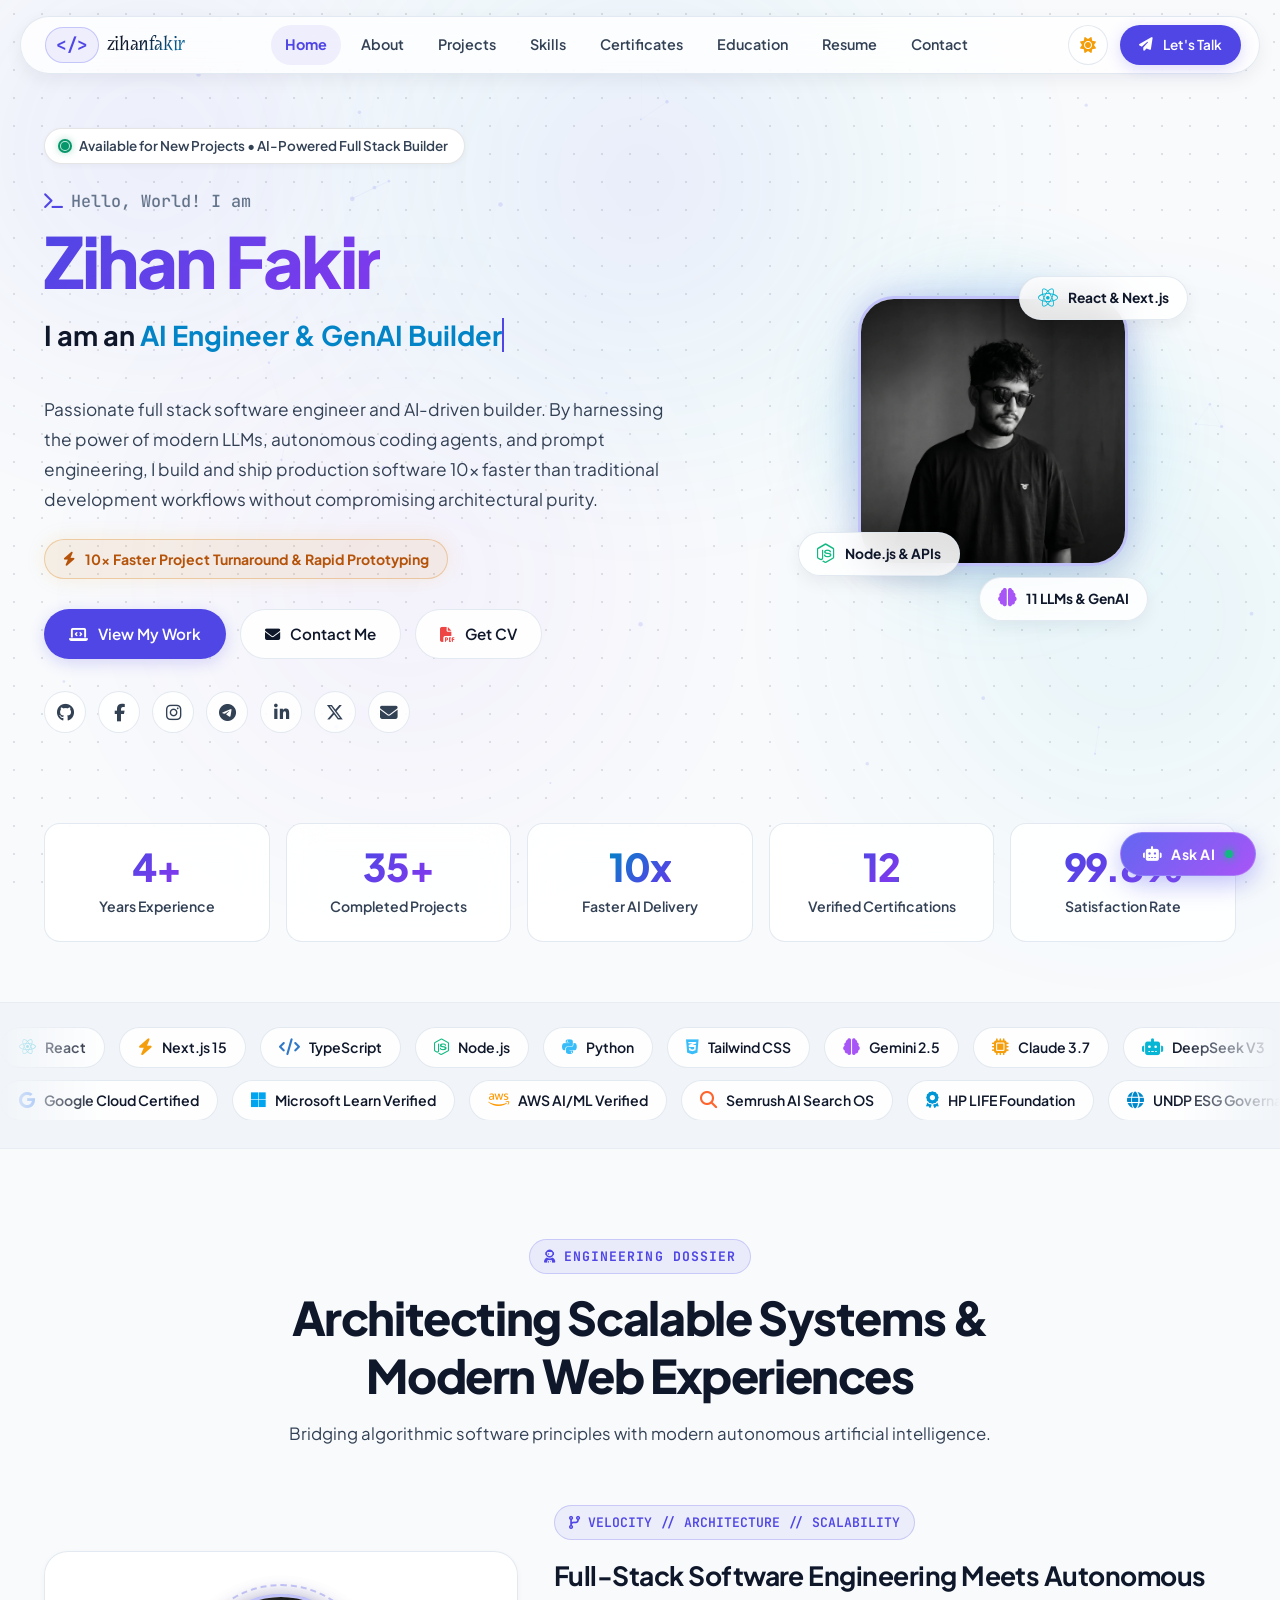
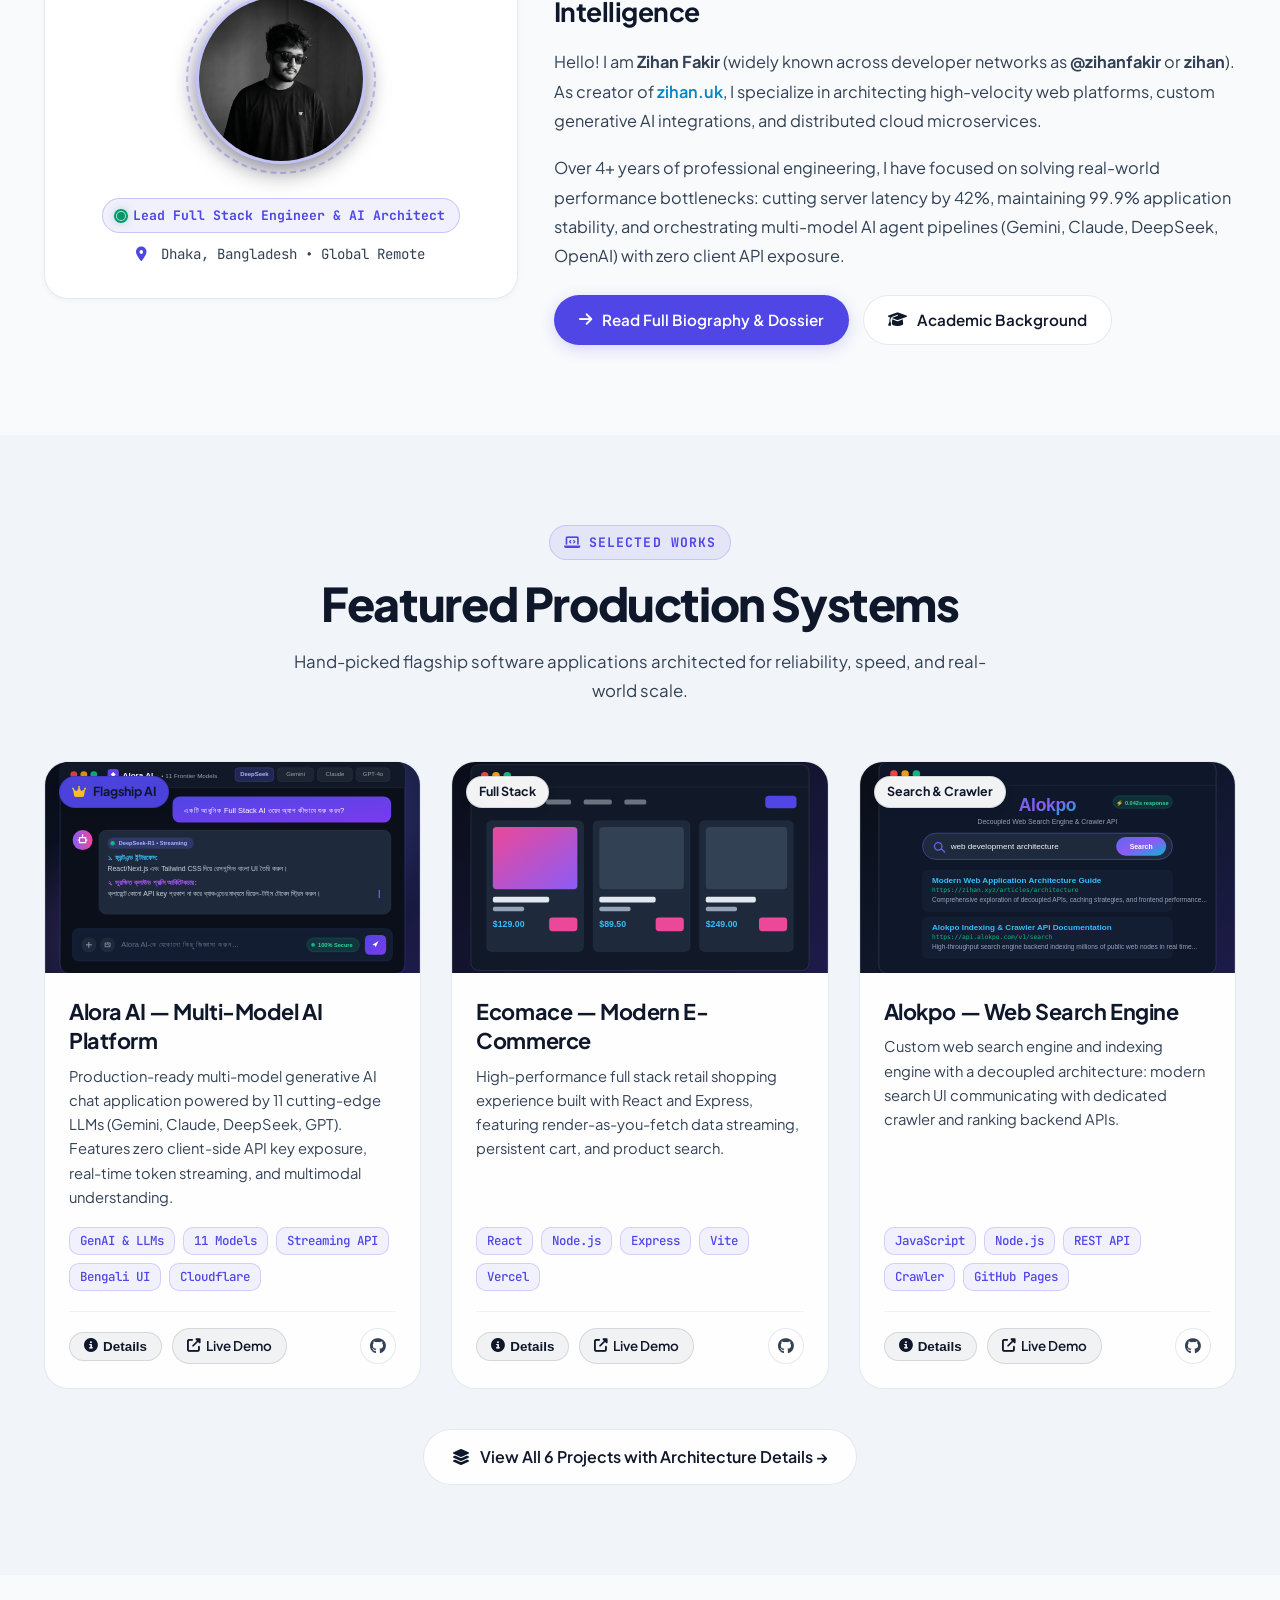
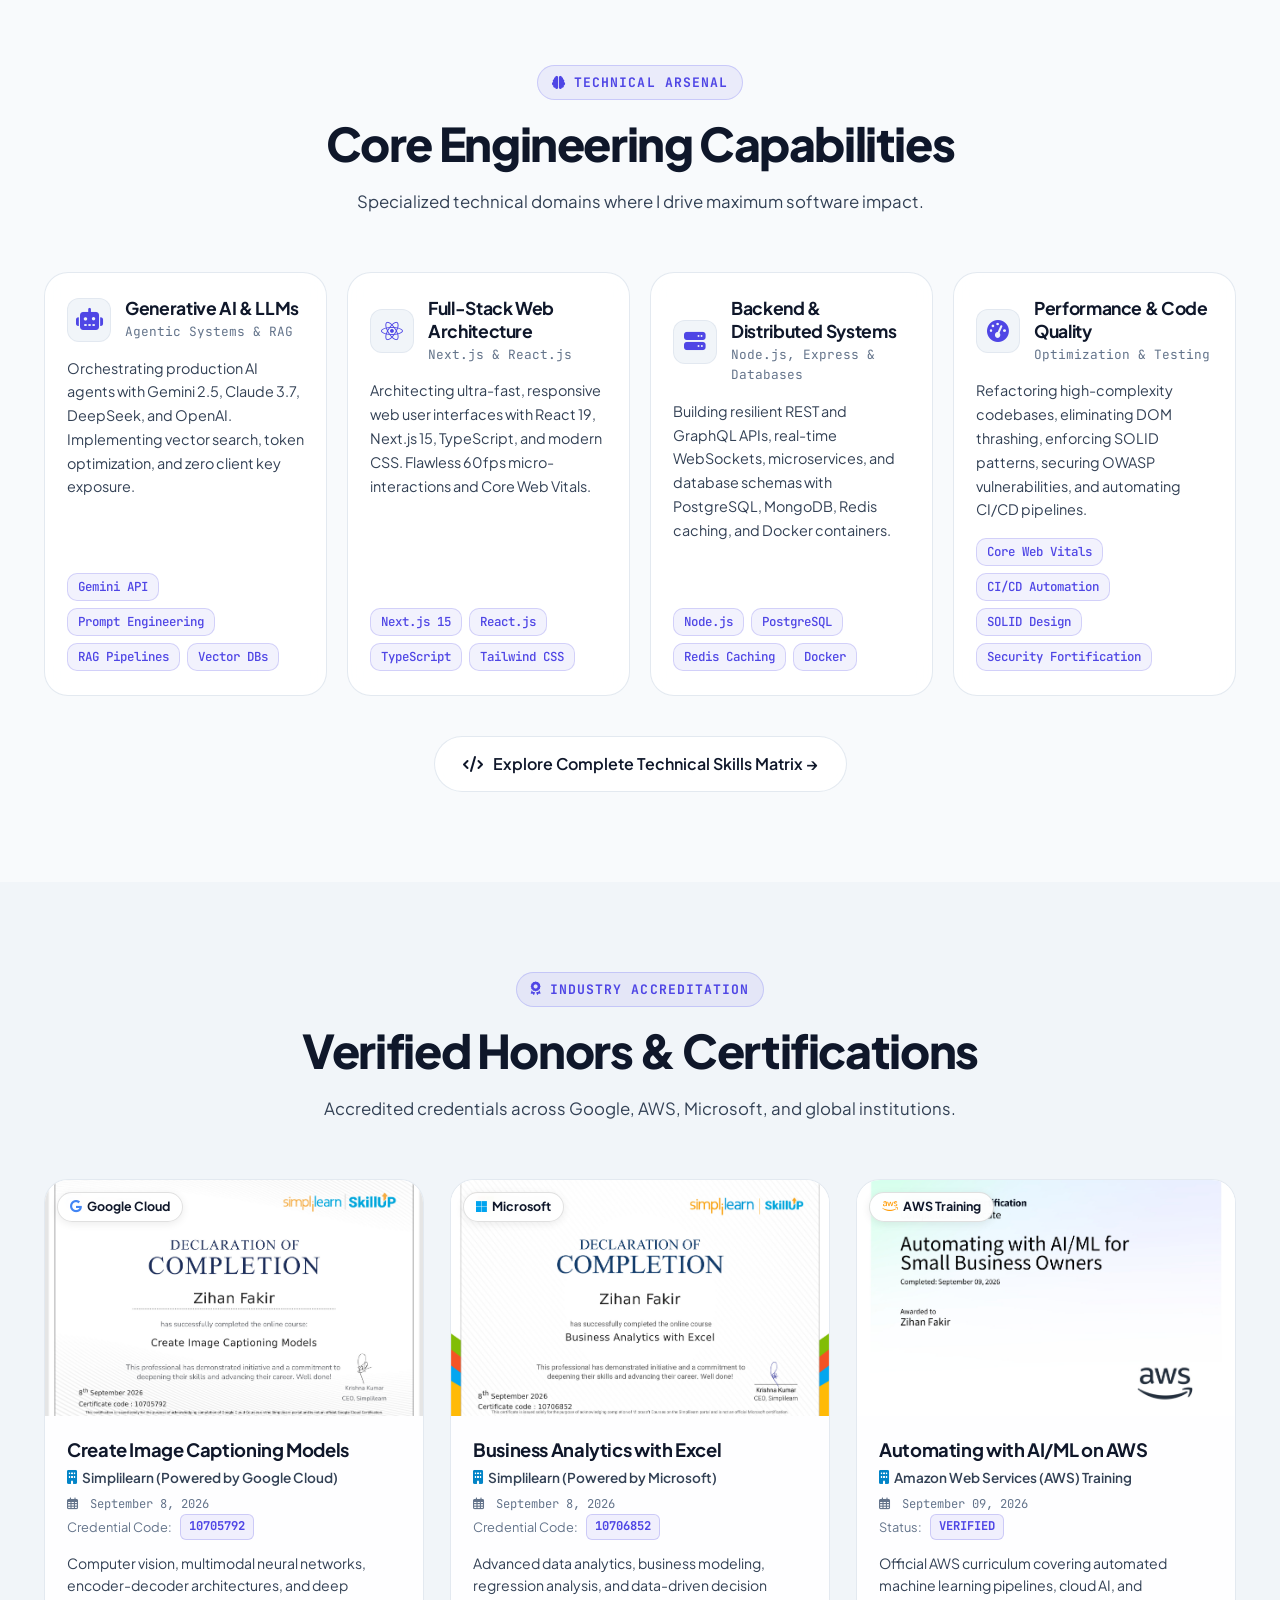
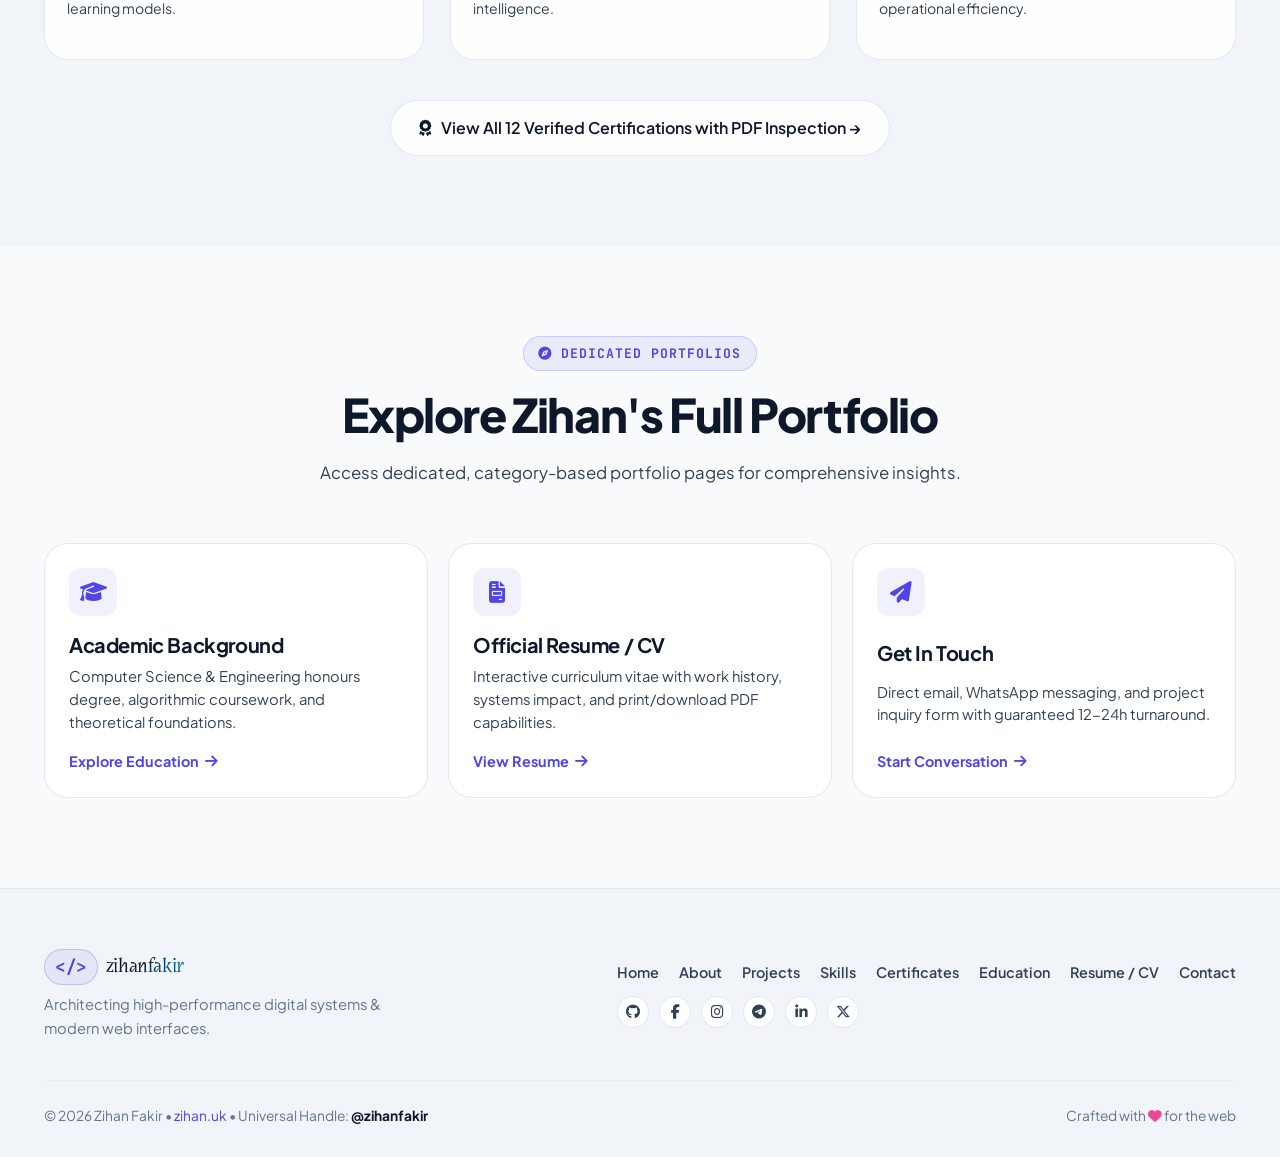
==== commit 1089933d: "fix(navigation): restore multi-page routing with clean URLs and active states" ====
--- a/index.html
+++ b/index.html
@@ -3,27 +3,24 @@
 <head>
   <meta charset="UTF-8">
   <meta name="viewport" content="width=device-width, initial-scale=1.0, viewport-fit=cover">
-  <!-- Strict Root Domain Controller (Strictly https://zihan.uk - No /about, No subpaths) -->
+  <!-- Clean Domain & Fresh URL Controller -->
   <script>
     (function() {
       try {
         var h = window.location.hostname.toLowerCase();
-        if (h && h !== 'zihan.uk' && h !== 'localhost' && h !== '127.0.0.1' && !h.startsWith('192.168.')) {
-          window.location.replace('https://zihan.uk/');
+        var p = window.location.pathname;
+        if (h.indexOf('github.io') !== -1) {
+          var cleanPath = p.replace(/^\/(zihan-xyz|zihan-uk)/i, '');
+          if (cleanPath.endsWith('/index.html')) cleanPath = cleanPath.slice(0, -10);
+          else if (cleanPath.endsWith('.html')) cleanPath = cleanPath.slice(0, -5);
+          window.location.replace('https://zihan.uk' + (cleanPath || '/') + window.location.search + window.location.hash);
           return;
         }
-        var saved = sessionStorage.getItem('portfolio_page');
-        if (saved && saved !== 'index.html') {
-          var navEntries = window.performance && window.performance.getEntriesByType ? window.performance.getEntriesByType('navigation') : [];
-          var isReload = navEntries.length > 0 ? navEntries[0].type === 'reload' : (window.performance && window.performance.navigation && window.performance.navigation.type === 1);
-          if (isReload) {
-            window.location.replace(saved);
-            return;
+        if (window.history && window.history.replaceState && window.location.protocol.indexOf('http') === 0) {
+          if (p.endsWith('/index.html') || p === '/index.html') {
+            var cleanPath = p.replace(/\/index\.html$/, '') || '/';
+            window.history.replaceState(null, '', cleanPath + window.location.search + window.location.hash);
           }
-        }
-        sessionStorage.setItem('portfolio_page', 'index.html');
-        if (window.history && window.history.replaceState && window.location.protocol.indexOf('http') === 0) {
-          window.history.replaceState(null, '', '/');
         }
       } catch (e) {}
     })();
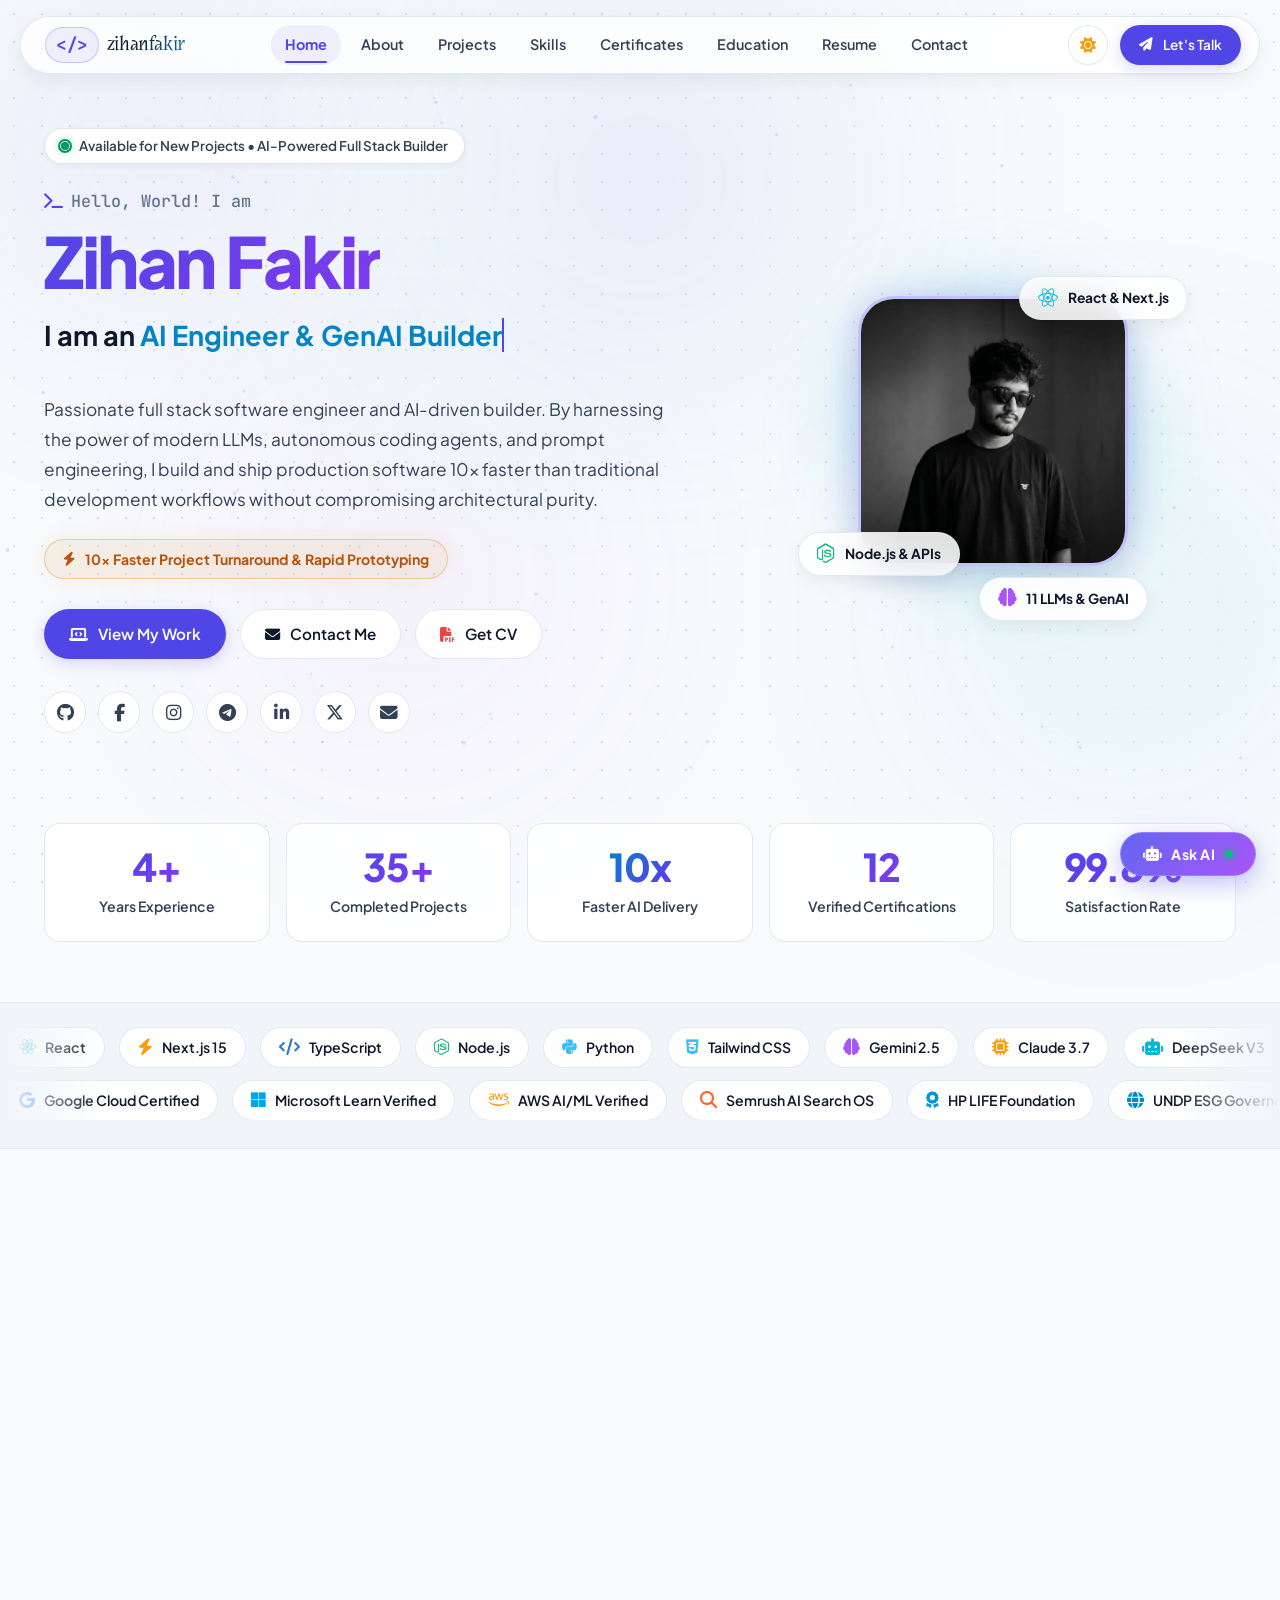
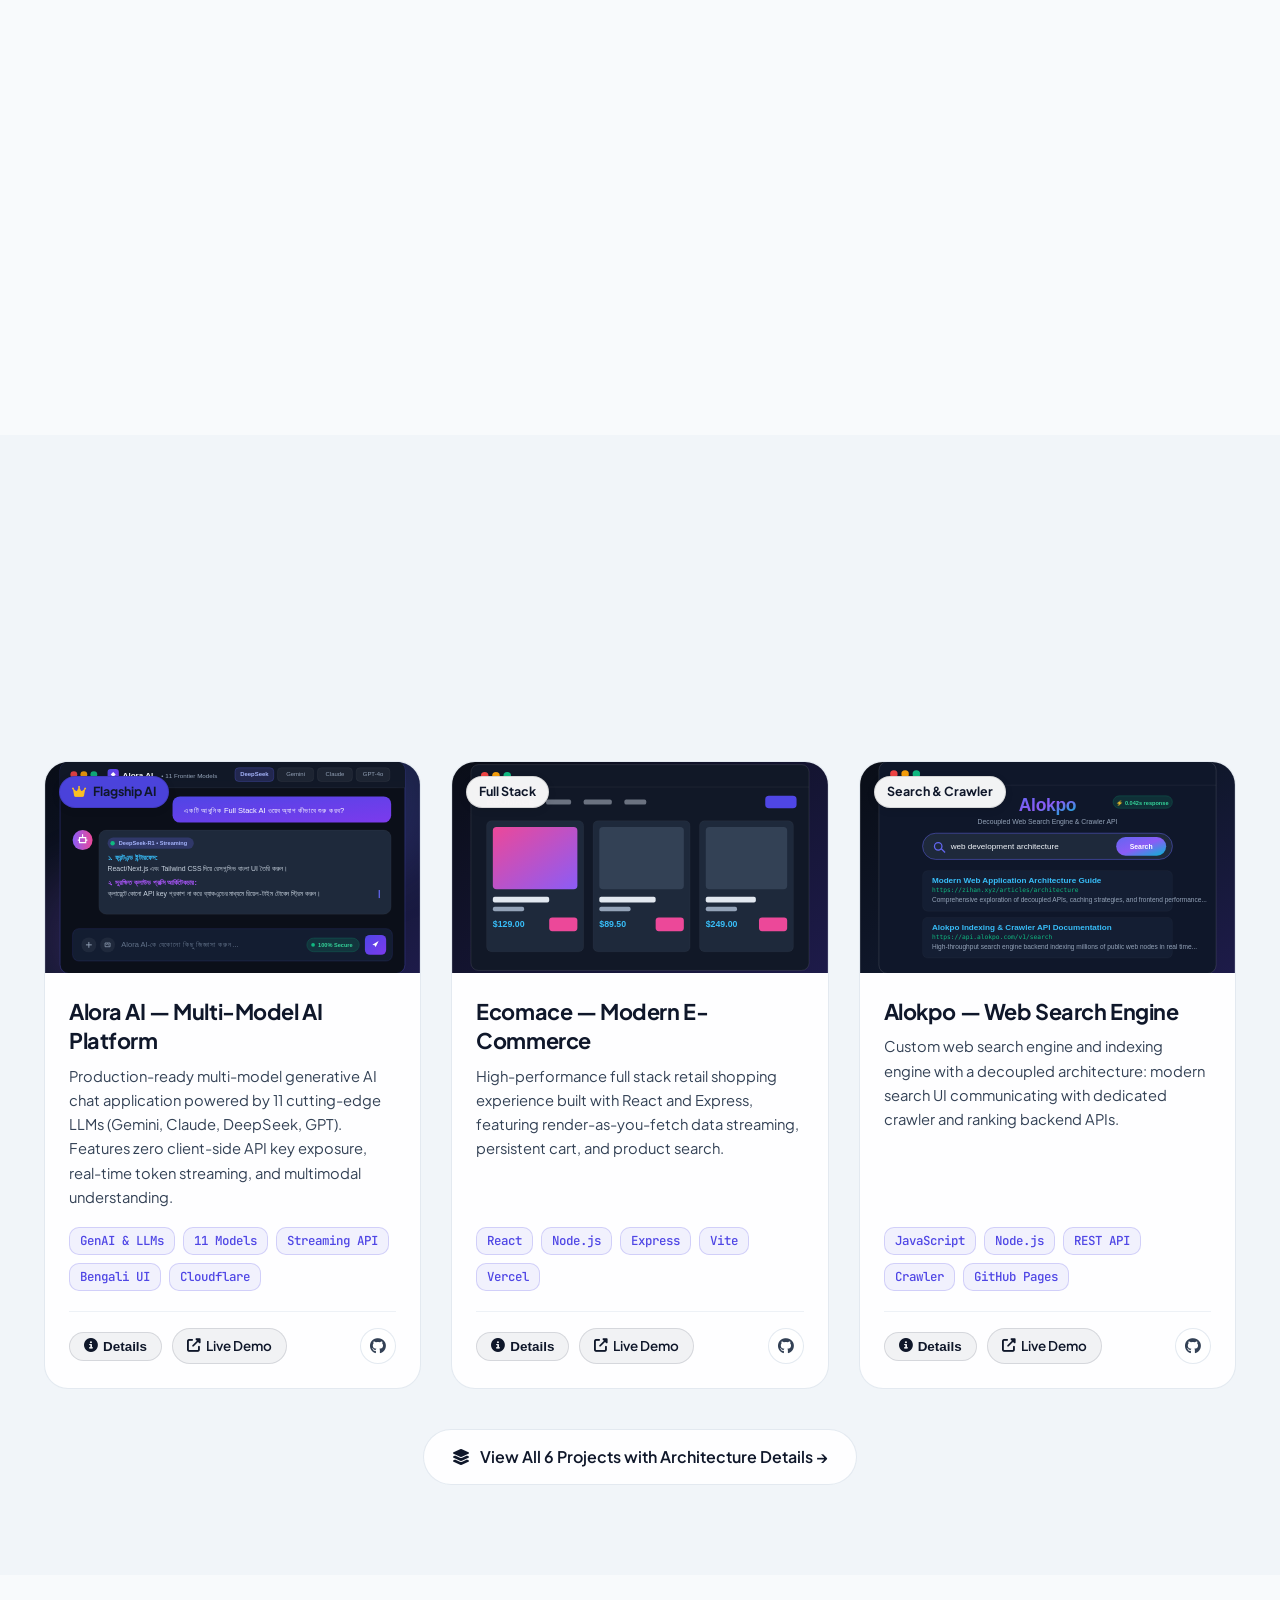
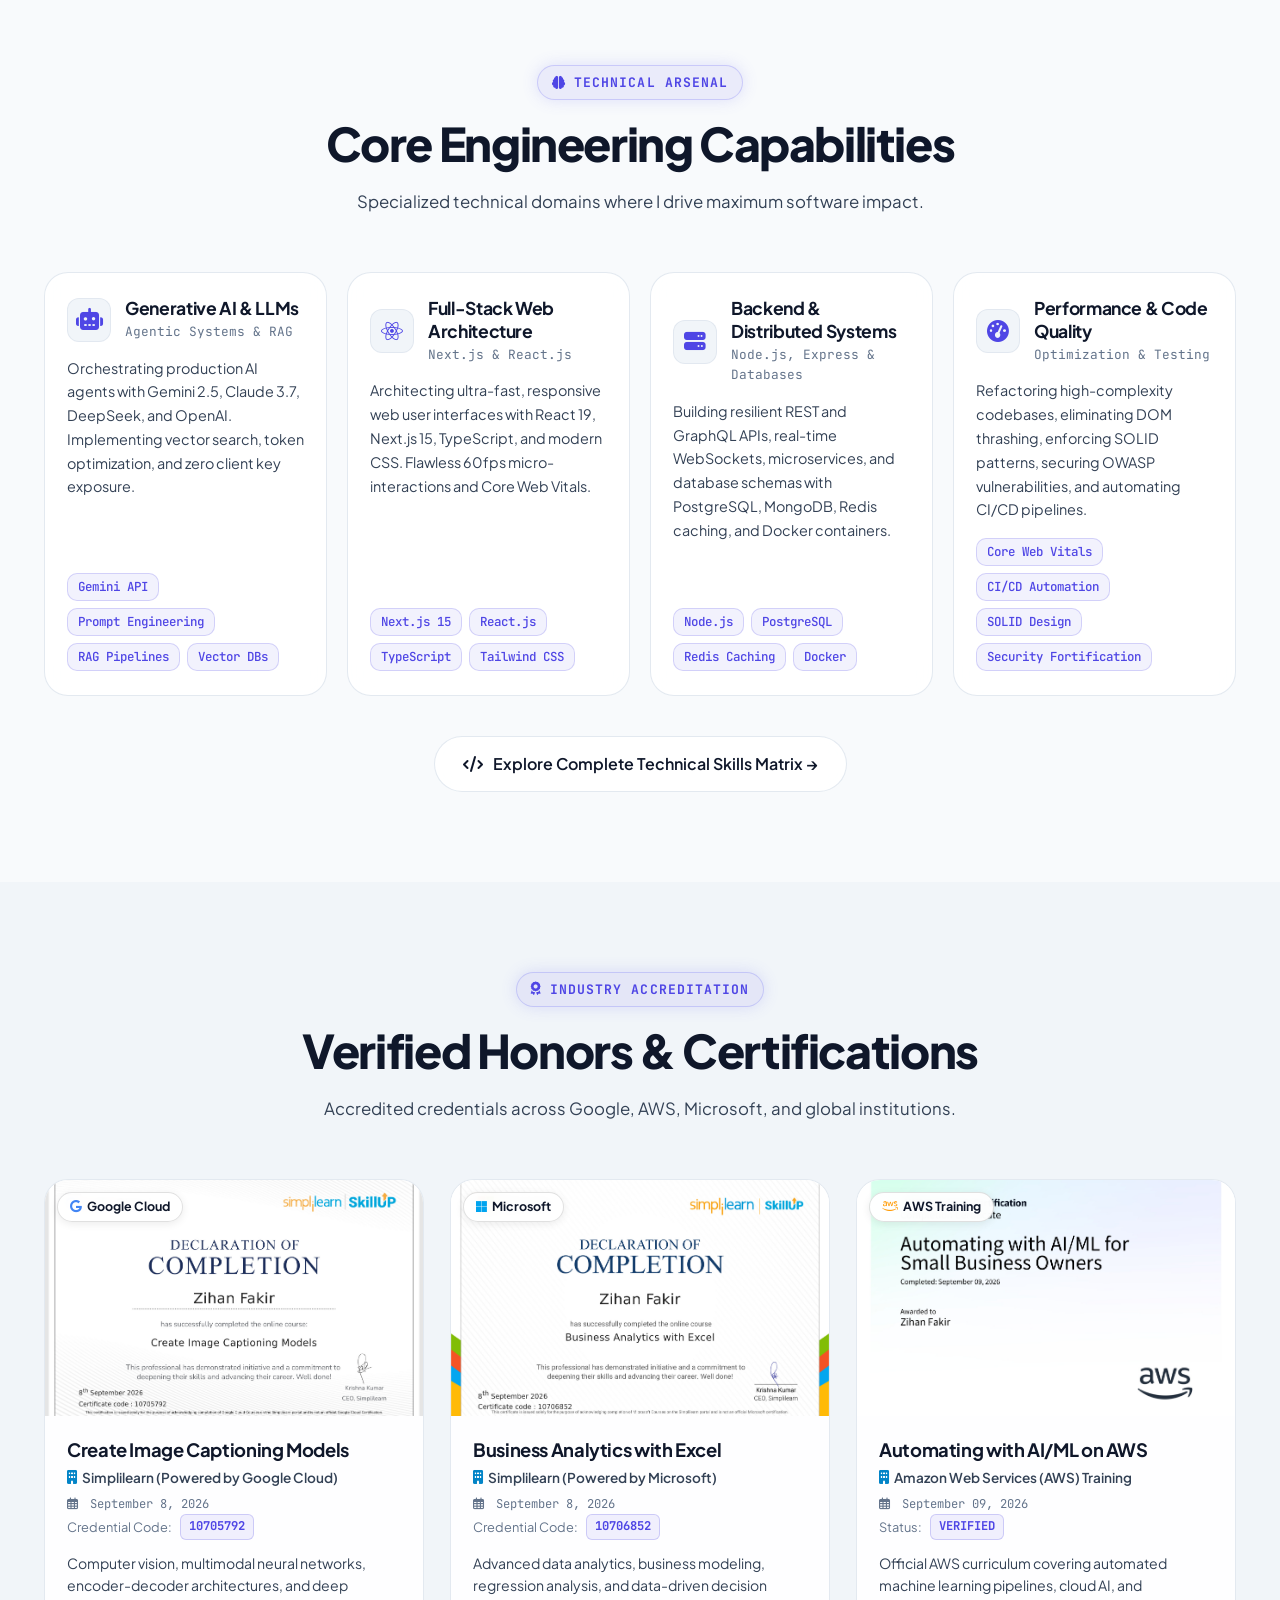
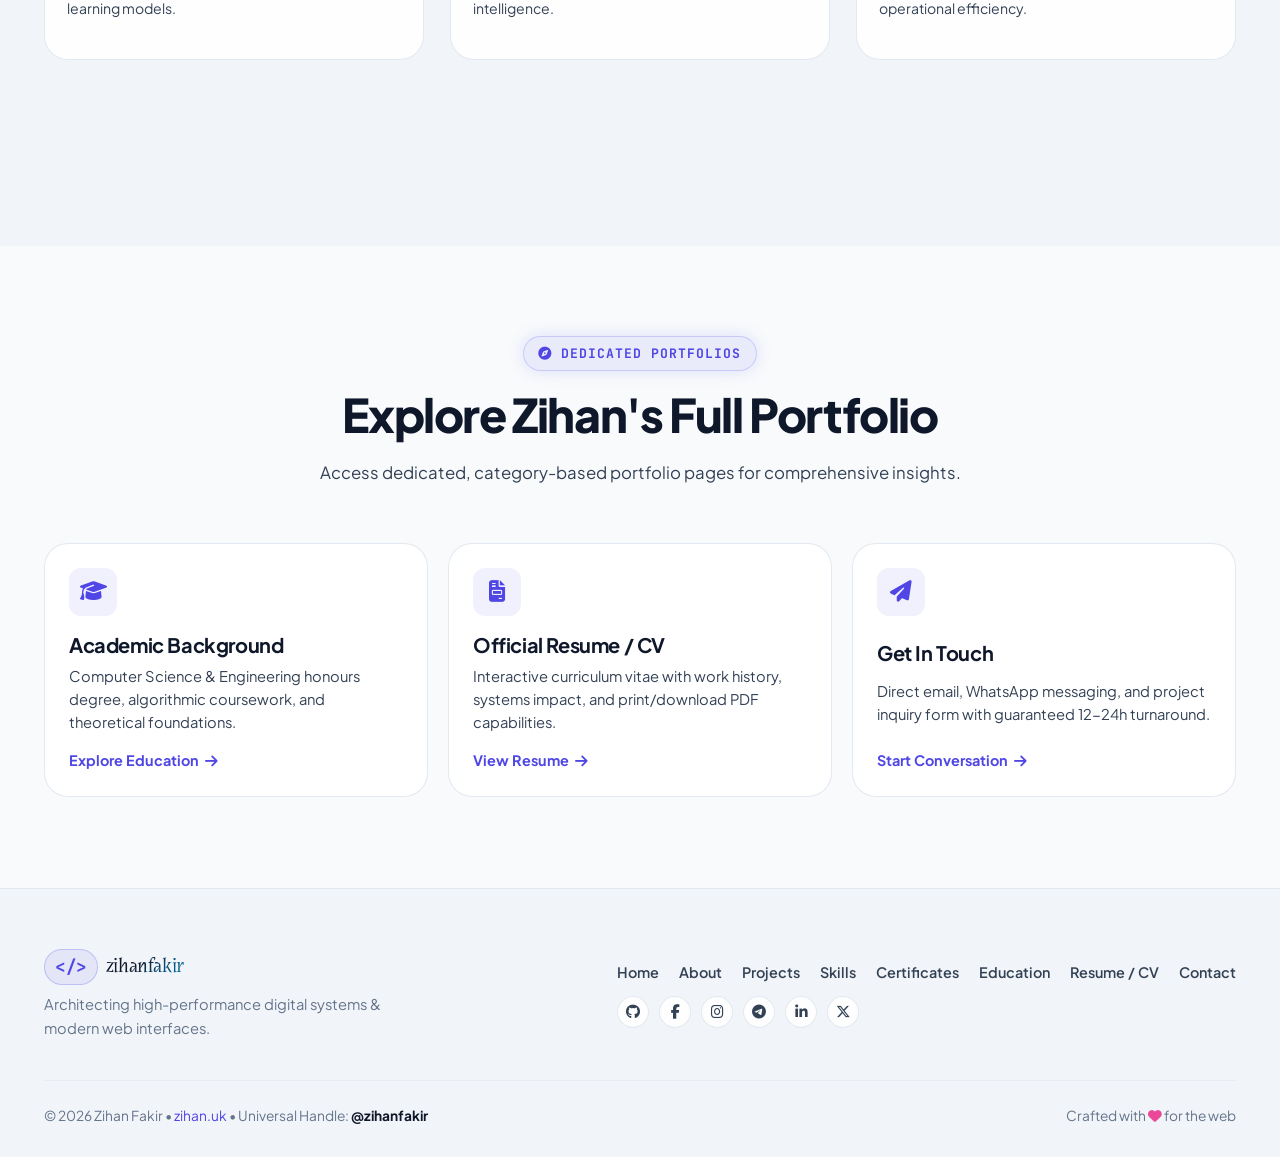
==== commit 92b38440: "fix(ui): eliminate mobile drawer underline artifact, fix toggle propagation, enhance contact inputmo" ====
--- a/index.html
+++ b/index.html
@@ -125,7 +125,7 @@
   <link rel="stylesheet" href="https://cdnjs.cloudflare.com/ajax/libs/font-awesome/6.5.1/css/all.min.css" integrity="sha512-DTOQO9RWCH3ppGqcWaEA1BIZOC6xxalwEsw9c2QQeAIftl+Vegovlnee1c9QX4TctnWMn13TZye+giMm8e2LwA==" crossorigin="anonymous" referrerpolicy="no-referrer" />
 
   <!-- Custom Stylesheet -->
-  <link rel="stylesheet" href="css/style.css?v=16.2">
+  <link rel="stylesheet" href="css/style.css?v=16.3">
 
   <!-- Instant Theme Persistence Script -->
   <script>
@@ -953,6 +953,6 @@
   <script src="js/lenis.min.js"></script>
 
   <!-- Main JavaScript File -->
-  <script src="js/main.js?v=16.2"></script>
+  <script src="js/main.js?v=16.3"></script>
 </body>
 </html>
--- a/css/style.css
+++ b/css/style.css
@@ -3359,6 +3359,11 @@
     color: var(--primary);
   }
 
+  /* Completely disable horizontal underline pseudo-elements inside mobile/tablet drawer */
+  .nav-menu .nav-link::after {
+    display: none !important;
+  }
+
   .nav-mobile-cta-wrapper {
     display: block;
     width: 100%;
@@ -3472,6 +3477,9 @@
   .back-to-top,
   .modal-close,
   .cert-modal-close,
+  .modal-close-btn,
+  .ai-header-close,
+  .ai-chat-send,
   .ai-assistant-btn {
     min-height: 44px;
     min-width: 44px;
@@ -3480,6 +3488,36 @@
     justify-content: center;
   }
 
+  /* --- 2. Universal Mobile GPU Blur Stripping (Guaranteed 60fps on Low-End Hardware) --- */
+  *, *::before, *::after {
+    backdrop-filter: none !important;
+    -webkit-backdrop-filter: none !important;
+  }
+
+  /* Container Spacing on Mobile */
+  .container {
+    padding-left: 16px !important;
+    padding-right: 16px !important;
+  }
+
+  /* Section Padding Optimization (Eliminates Huge 90px Desktop Gaps) */
+  .section {
+    padding: 48px 0 !important;
+  }
+
+  .section-header {
+    margin-bottom: 28px !important;
+  }
+
+  .section-title {
+    font-size: 1.85rem !important;
+    line-height: 1.25 !important;
+  }
+
+  .section-tag {
+    font-size: 0.8rem !important;
+    padding: 5px 14px !important;
+  }
 
   /* --- 3. Kill Expensive GPU Blurs, Ambient Orbs & Heavy Filters --- */
   .bg-ambient-orb,
@@ -3490,7 +3528,7 @@
     display: none !important;
   }
 
-  /* --- 4. Premium Elevated Mobile Surfaces (Optimized Performance, Full Visual Depth) --- */
+  /* --- 4. Premium Elevated Mobile Surfaces (Optimized Single Minimal Shadow, No Lag) --- */
   .project-card,
   .cert-card,
   .skill-card,
@@ -3509,7 +3547,7 @@
     background: var(--bg-card);
     border: 1px solid var(--border-color);
     border-radius: var(--border-radius-lg);
-    box-shadow: 0 4px 18px rgba(0, 0, 0, 0.35);
+    box-shadow: 0 2px 8px rgba(0, 0, 0, 0.28);
   }
 
   [data-theme="light"] .project-card,
@@ -3529,7 +3567,7 @@
   [data-theme="light"] .resume-toolbar {
     background: #ffffff;
     border: 1px solid rgba(0, 0, 0, 0.08);
-    box-shadow: 0 4px 18px rgba(0, 0, 0, 0.06);
+    box-shadow: 0 2px 8px rgba(0, 0, 0, 0.05);
   }
 
   /* Resume Paper: Always Crisp White Executive Document on Both Dark and Light Themes */
@@ -3949,7 +3987,7 @@
     gap: 12px;
   }
 
-  /* Safe Area Aware Floating Elements */
+  /* Safe Area Aware Floating Elements & Modals on Mobile */
   .ai-assistant-btn {
     bottom: max(16px, var(--sab, 16px));
     right: max(14px, var(--sar, 14px));
@@ -3965,13 +4003,87 @@
     height: 44px;
   }
 
+  /* Modals on Mobile: Full-Width Responsive Dialogs with No Blurring */
+  .modal-overlay {
+    background: rgba(8, 12, 22, 0.94) !important;
+    padding: 12px !important;
+  }
+
+  [data-theme="light"] .modal-overlay {
+    background: rgba(15, 23, 42, 0.78) !important;
+  }
+
+  .modal-window,
+  .cert-modal-window {
+    max-width: 100% !important;
+    width: 100% !important;
+    padding: 24px 16px 20px 16px !important;
+    max-height: calc(100dvh - 32px) !important;
+    box-shadow: 0 8px 24px rgba(0, 0, 0, 0.45) !important;
+    border-radius: var(--border-radius-lg) !important;
+  }
+
+  .modal-close-btn {
+    top: 10px !important;
+    right: 10px !important;
+    width: 44px !important;
+    height: 44px !important;
+    border-radius: 50% !important;
+  }
+
   .ai-chat-window {
-    right: 10px;
-    left: 10px;
-    bottom: calc(max(16px, var(--sab, 16px)) + 52px);
-    width: calc(100vw - 20px);
-    max-height: calc(100dvh - 100px);
-    border-radius: var(--border-radius-lg);
+    right: 8px !important;
+    left: 8px !important;
+    bottom: calc(max(14px, var(--sab, 14px)) + 54px) !important;
+    width: calc(100vw - 16px) !important;
+    max-height: calc(100dvh - 84px) !important;
+    background: var(--bg-card-solid) !important;
+    border: 1px solid var(--border-color) !important;
+    border-radius: var(--border-radius-lg) !important;
+    box-shadow: 0 8px 28px rgba(0, 0, 0, 0.5) !important;
+  }
+
+  [data-theme="light"] .ai-chat-window {
+    background: #ffffff !important;
+    border: 1px solid rgba(0, 0, 0, 0.1) !important;
+    box-shadow: 0 8px 28px rgba(0, 0, 0, 0.12) !important;
+  }
+
+  .ai-header-close {
+    width: 44px !important;
+    height: 44px !important;
+    min-width: 44px !important;
+    min-height: 44px !important;
+    display: inline-flex !important;
+    align-items: center !important;
+    justify-content: center !important;
+    border-radius: 50% !important;
+  }
+
+  /* Centered, Clean Mobile Footer */
+  .site-footer {
+    padding: 40px 0 24px !important;
+  }
+
+  .footer-content {
+    flex-direction: column !important;
+    align-items: center !important;
+    text-align: center !important;
+    gap: 20px !important;
+    padding-bottom: 24px !important;
+  }
+
+  .footer-links {
+    justify-content: center !important;
+    gap: 14px !important;
+  }
+
+  .footer-bottom {
+    flex-direction: column !important;
+    align-items: center !important;
+    text-align: center !important;
+    gap: 10px !important;
+    padding-top: 18px !important;
   }
 
   .badge-text-full,
@@ -3987,6 +4099,37 @@
 
 /* --- 7. Extra Mobile Narrow Devices (<= 480px) --- */
 @media (max-width: 480px) {
+  .container {
+    padding-left: 14px !important;
+    padding-right: 14px !important;
+  }
+
+  .section {
+    padding: 36px 0 !important;
+  }
+
+  .section-header {
+    margin-bottom: 22px !important;
+  }
+
+  .section-title {
+    font-size: 1.65rem !important;
+  }
+
+  .section-tag {
+    font-size: 0.76rem !important;
+    padding: 4px 12px !important;
+  }
+
+  .page-hero {
+    padding-top: calc(52px + max(8px, var(--sat, 8px)) + 16px) !important;
+    padding-bottom: 20px !important;
+  }
+
+  .page-hero .page-hero-title {
+    font-size: 1.85rem !important;
+  }
+
   .hero-section {
     padding-top: calc(52px + max(8px, var(--sat, 8px)) + 16px);
     padding-bottom: 28px;
@@ -4045,8 +4188,21 @@
 
 /* --- 8. Small Screen / Low-End Devices (<= 360px) --- */
 @media (max-width: 360px) {
+  .container {
+    padding-left: 10px !important;
+    padding-right: 10px !important;
+  }
+
+  .section {
+    padding: 30px 0 !important;
+  }
+
+  .section-title {
+    font-size: 1.45rem !important;
+  }
+
   .hero-title {
-    font-size: 1.75rem !important;
+    font-size: 1.7rem !important;
   }
 
   .skills-grid {
@@ -4067,6 +4223,11 @@
 
   .hero-actions .btn:first-child {
     grid-column: span 1 !important;
+  }
+
+  .btn {
+    padding: 10px 14px !important;
+    font-size: 0.82rem !important;
   }
 }
 
@@ -4084,13 +4245,27 @@
    Responsive Scroll Reveals & Dynamic Micro-Interactions (Fluid 60fps/120fps)
    ========================================================================== */
 
+/* 0. Top Reading Scroll Progress Bar */
+.scroll-progress-bar {
+  position: fixed;
+  top: 0;
+  left: 0;
+  width: 0%;
+  height: 3px;
+  background: var(--gradient-primary);
+  z-index: 99999;
+  pointer-events: none;
+  box-shadow: 0 0 10px rgba(99, 102, 241, 0.7);
+  transition: width 0.05s ease-out;
+}
+
 /* 1. Scroll-Triggered Reveal Animations - Desktop */
 @media (min-width: 769px) {
   .reveal-on-scroll {
     opacity: 0;
-    transform: translateY(20px);
-    transition: opacity 0.5s cubic-bezier(0.22, 1, 0.36, 1),
-                transform 0.5s cubic-bezier(0.22, 1, 0.36, 1);
+    transform: translateY(32px);
+    transition: opacity 0.65s cubic-bezier(0.16, 1, 0.3, 1),
+                transform 0.65s cubic-bezier(0.16, 1, 0.3, 1);
     backface-visibility: hidden;
     -webkit-backface-visibility: hidden;
     will-change: opacity, transform;
@@ -4112,9 +4287,9 @@
 @media (max-width: 768px) {
   .reveal-on-scroll {
     opacity: 0;
-    transform: translateY(12px);
-    transition: opacity 0.36s cubic-bezier(0.25, 1, 0.5, 1),
-                transform 0.36s cubic-bezier(0.25, 1, 0.5, 1);
+    transform: translateY(18px);
+    transition: opacity 0.45s cubic-bezier(0.2, 0.8, 0.2, 1),
+                transform 0.45s cubic-bezier(0.2, 0.8, 0.2, 1);
     backface-visibility: hidden;
     -webkit-backface-visibility: hidden;
     will-change: opacity, transform;
@@ -4333,6 +4508,83 @@
     position: relative;
     z-index: 2;
   }
+
+  /* 4. Neon Ambient Text Glow (Dark Theme) */
+  [data-theme="dark"] .hero-title {
+    text-shadow: 0 0 35px rgba(99, 102, 241, 0.2);
+  }
+  [data-theme="dark"] .section-title {
+    text-shadow: 0 0 25px rgba(99, 102, 241, 0.12);
+  }
+
+  /* 5. Enhanced Gateway Card Hover */
+  .gateway-card {
+    transition: transform 0.35s cubic-bezier(0.16, 1, 0.3, 1),
+                box-shadow 0.35s ease,
+                border-color 0.35s ease;
+  }
+  .gateway-card:hover {
+    transform: translateY(-6px);
+    border-color: rgba(99, 102, 241, 0.5);
+    box-shadow: 0 20px 40px -10px rgba(0, 0, 0, 0.4), 0 0 30px rgba(99, 102, 241, 0.2);
+  }
+
+  /* 6. Section Tag Subtle Glow */
+  .section-tag {
+    box-shadow: 0 0 16px rgba(99, 102, 241, 0.18);
+    transition: box-shadow 0.3s ease;
+  }
+
+  /* 7. Desktop Nav Link Underline Slide-In (Desktop Viewports >= 1025px only) */
+  @media (min-width: 1025px) {
+    .nav-menu .nav-link {
+      position: relative;
+    }
+    .nav-menu .nav-link::after {
+      content: '';
+      position: absolute;
+      bottom: 2px;
+      left: 50%;
+      width: 0;
+      height: 2px;
+      background: var(--primary);
+      border-radius: 2px;
+      transition: width 0.25s ease, left 0.25s ease;
+    }
+    .nav-menu .nav-link:hover::after,
+    .nav-menu .nav-link.active::after {
+      width: 60%;
+      left: 20%;
+    }
+  }
+
+  /* 8. Accessible Focus-Visible States (WCAG AA Compliant) */
+  a:focus-visible,
+  button:focus-visible,
+  input:focus-visible,
+  textarea:focus-visible,
+  select:focus-visible,
+  .btn:focus-visible,
+  .social-link:focus-visible,
+  .filter-btn:focus-visible,
+  .nav-link:focus-visible,
+  .project-card:focus-visible,
+  .cert-card:focus-visible,
+  .skill-card:focus-visible {
+    outline: 2px solid var(--primary);
+    outline-offset: 3px;
+    box-shadow: 0 0 0 4px rgba(99, 102, 241, 0.25);
+  }
+
+  /* 9. Smooth Image Zoom & Reveal */
+  .project-thumbnail img,
+  .cert-preview-wrapper img {
+    transition: transform 0.5s cubic-bezier(0.16, 1, 0.3, 1);
+  }
+  .project-card:hover .project-thumbnail img,
+  .cert-card:hover .cert-preview-wrapper img {
+    transform: scale(1.04);
+  }
 }
 
 /* ==========================================================================
@@ -4352,9 +4604,22 @@
     transform: none !important;
     transition: none !important;
   }
+  .scroll-progress-bar {
+    display: none !important;
+  }
   .card-spotlight::before {
     display: none !important;
   }
+  .nav-link::after {
+    transition: none !important;
+  }
+  .gateway-card:hover {
+    transform: none !important;
+  }
+  .project-card:hover .project-thumbnail img,
+  .cert-card:hover .cert-preview-wrapper img {
+    transform: none !important;
+  }
   .marquee-track {
     animation: none !important;
   }
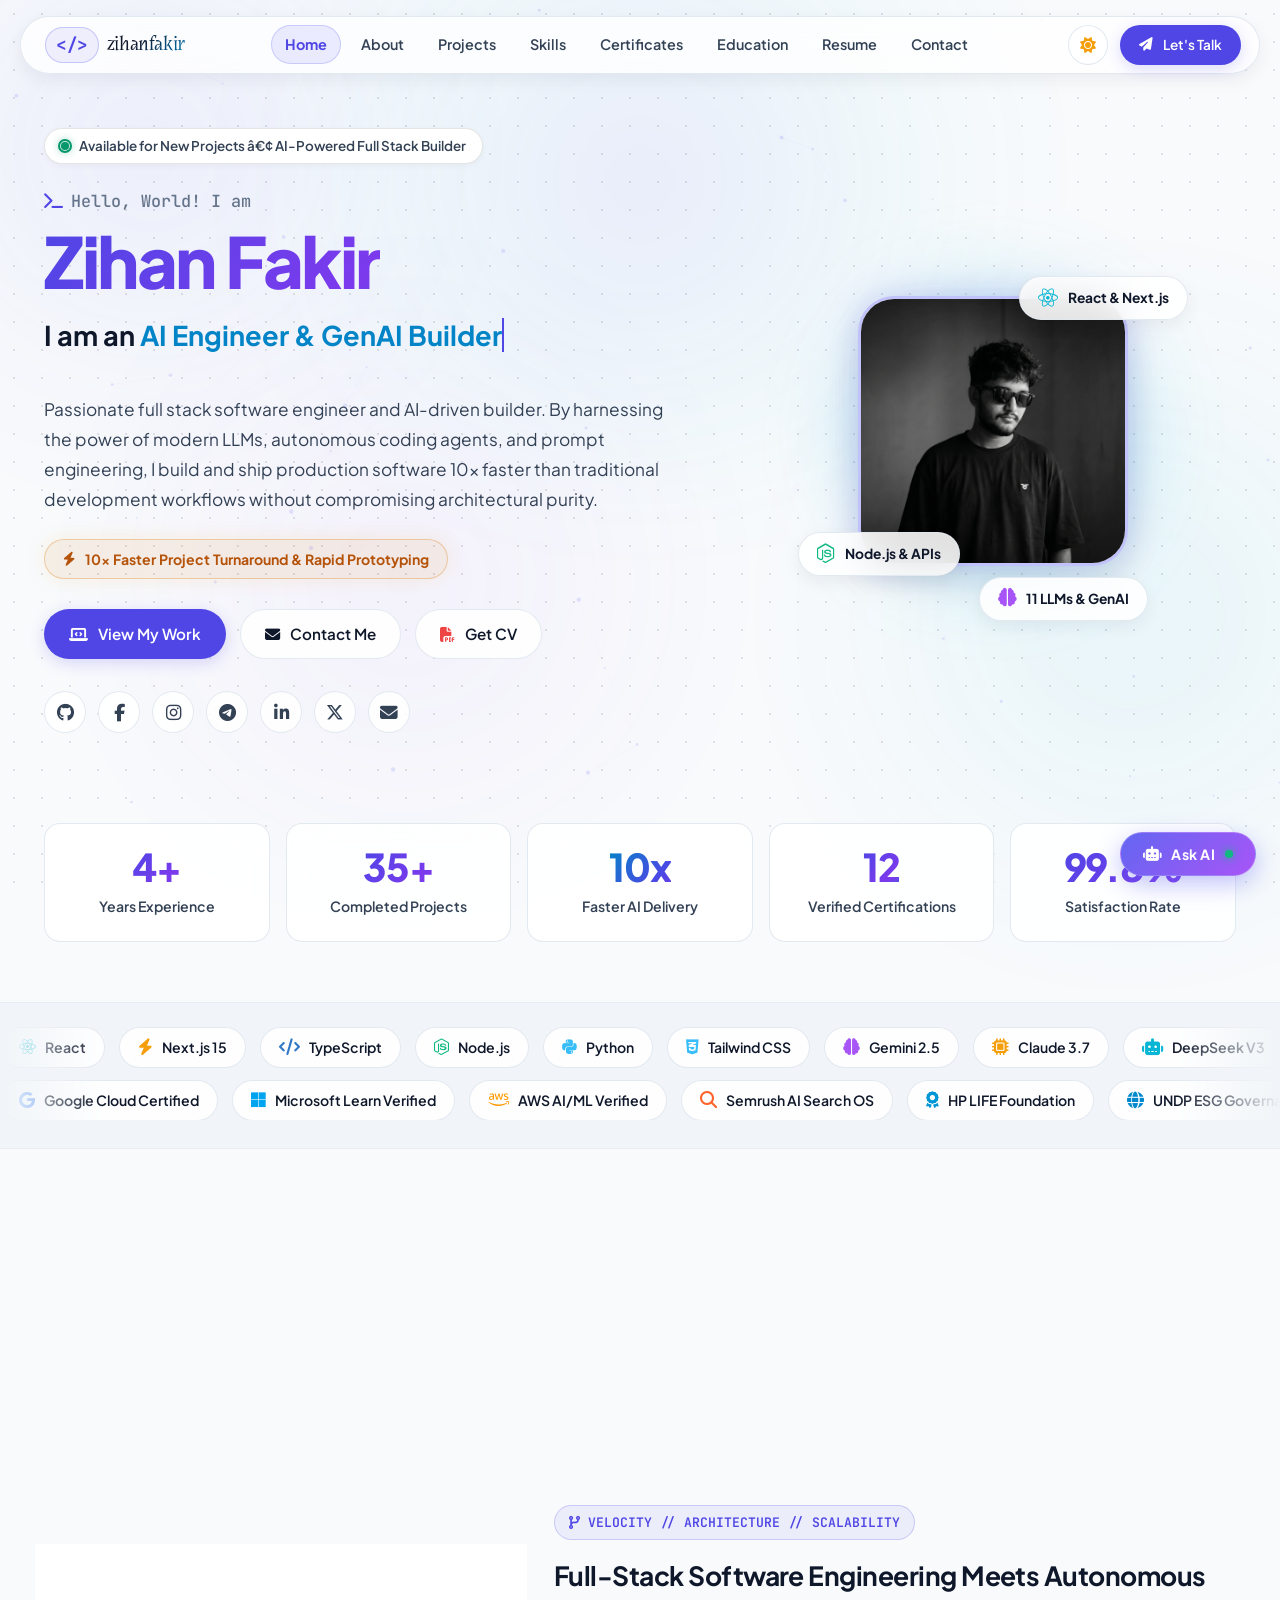
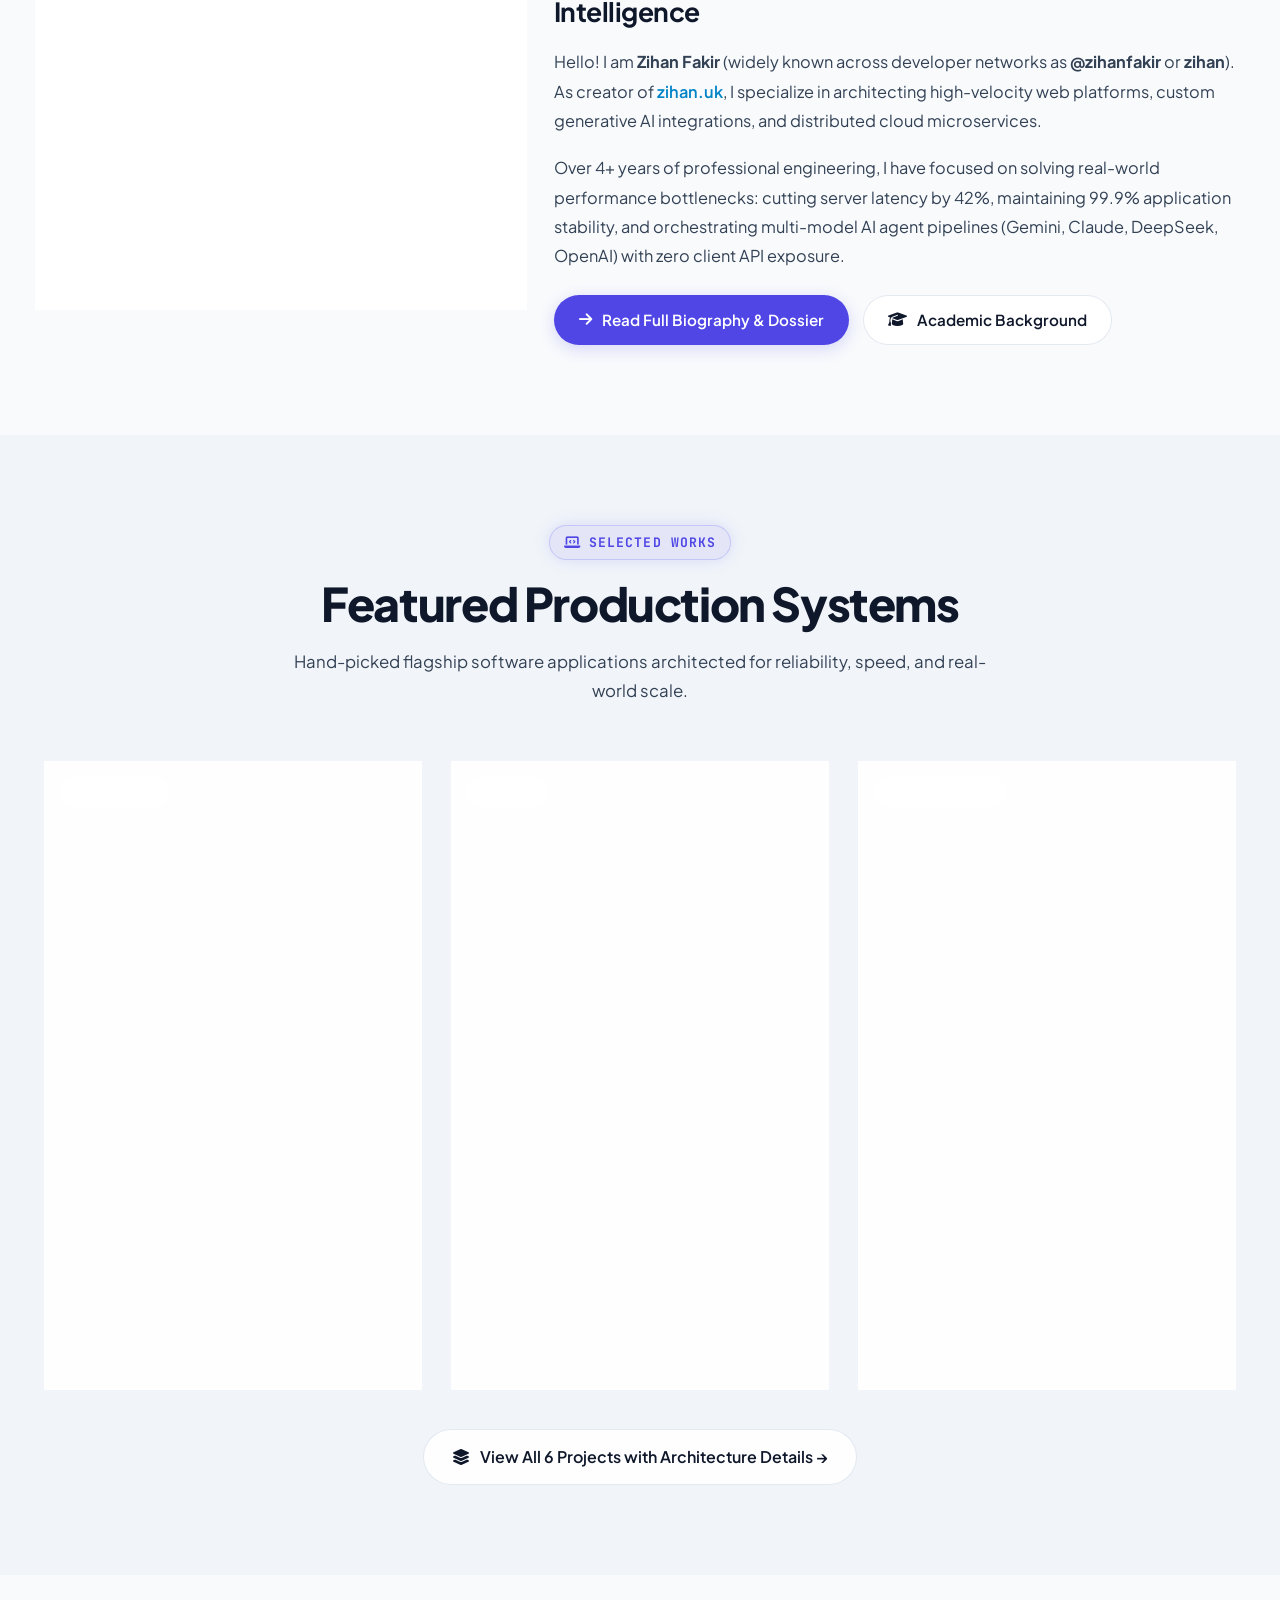
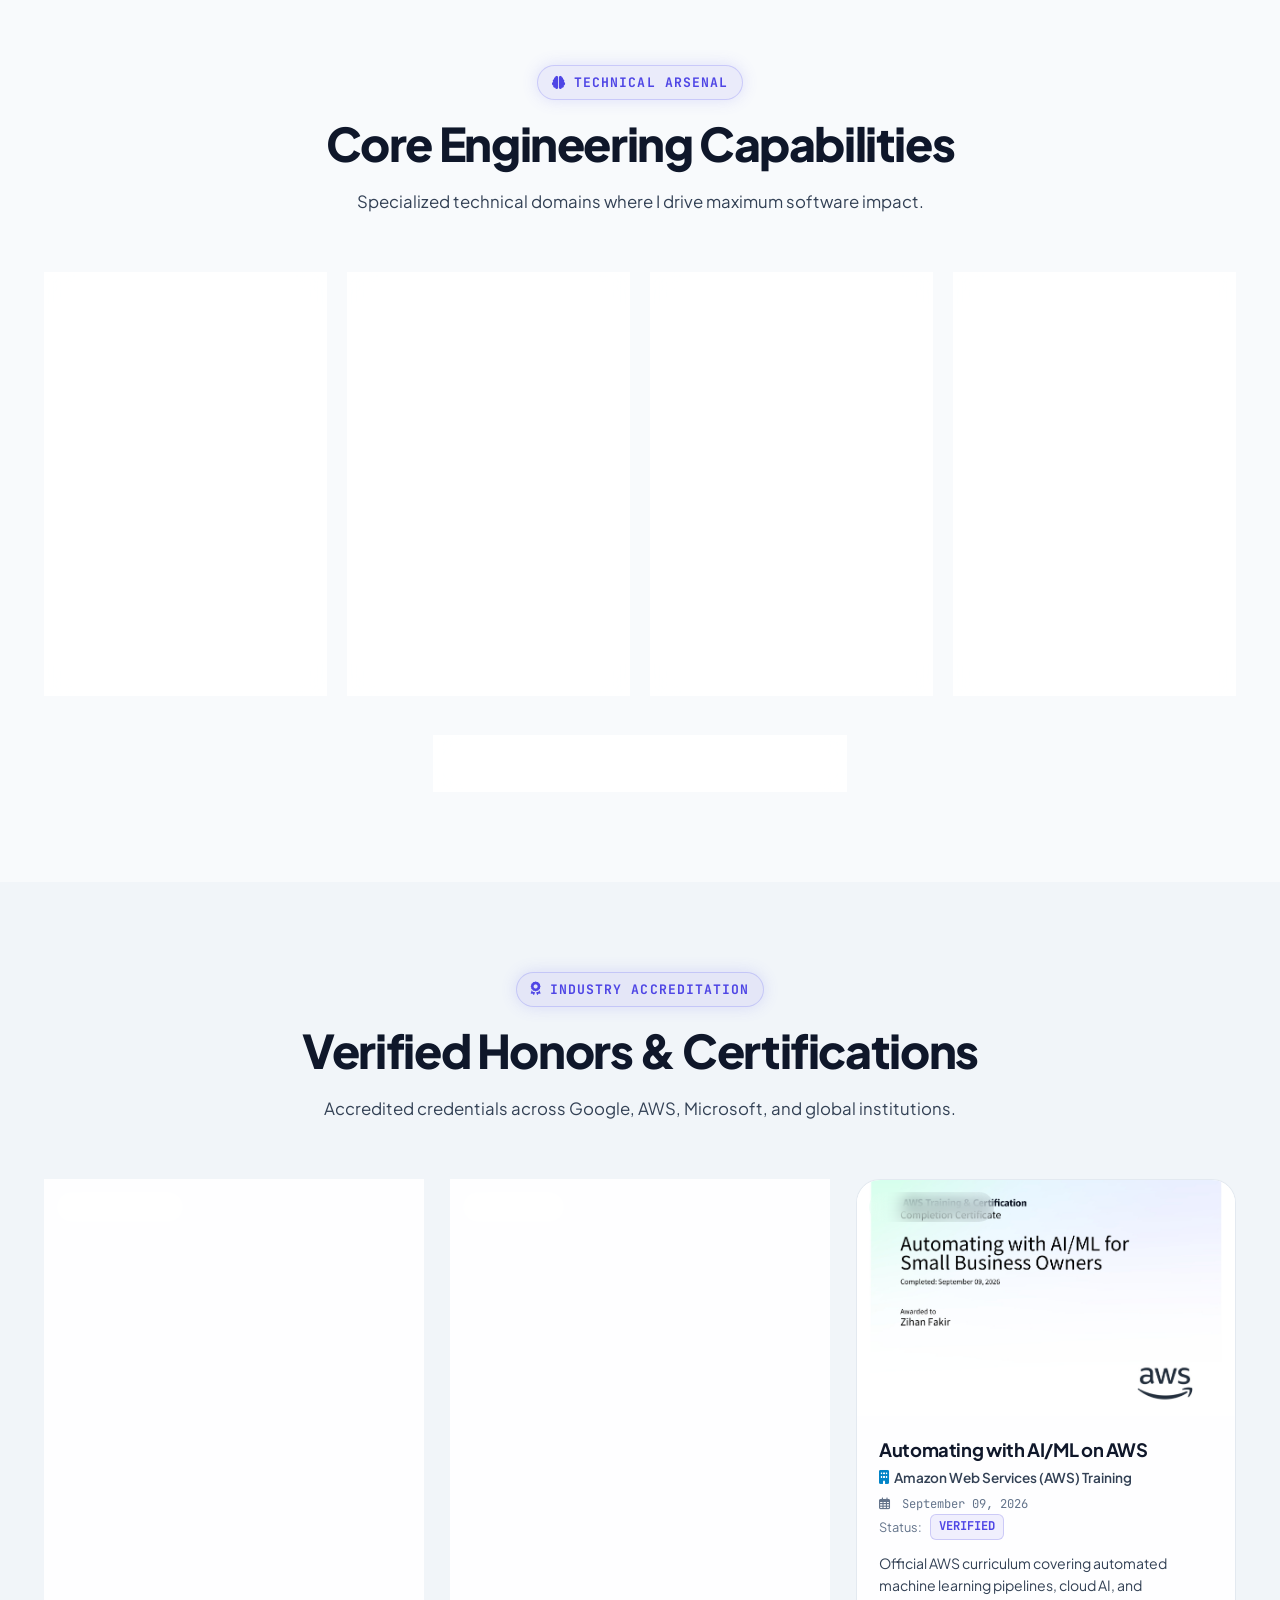
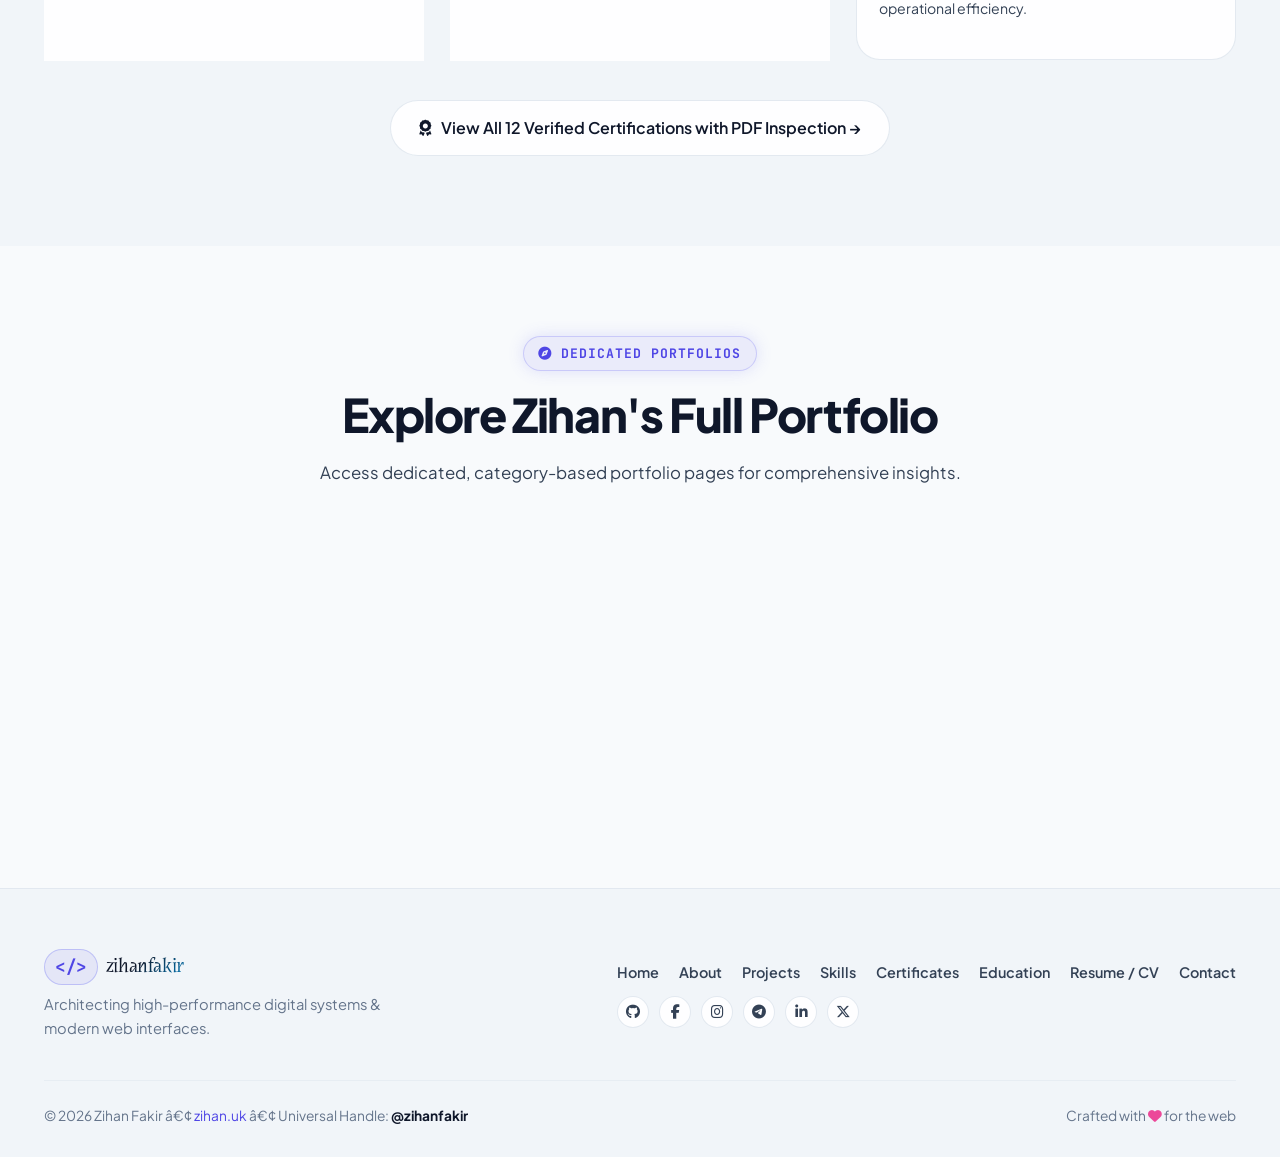
==== commit 22dee61e: "chore: bump asset cachebuster to v16.4 for instant CDN invalidation" ====
--- a/index.html
+++ b/index.html
@@ -1,4 +1,4 @@
-<!DOCTYPE html>
+﻿<!DOCTYPE html>
 <html lang="en" data-theme="dark">
 <head>
   <meta charset="UTF-8">
@@ -27,9 +27,9 @@
   </script>
 
 
-  <title>Zihan Fakir丨AI Engineer &amp; Full Software Developer</title>
+  <title>Zihan Fakirä¸¨AI Engineer &amp; Full Software Developer</title>
   <link rel="canonical" href="https://zihan.uk/">
-  <meta name="description" content="Official portfolio of Zihan Fakir (also known as zihan or zihanfakir) on zihan.uk — AI-Powered Full Stack Software Developer &amp; GenAI Builder. Explore Alora AI, Ecomace, Alokpo, and verified cloud credentials.">
+  <meta name="description" content="Official portfolio of Zihan Fakir (also known as zihan or zihanfakir) on zihan.uk â€” AI-Powered Full Stack Software Developer &amp; GenAI Builder. Explore Alora AI, Ecomace, Alokpo, and verified cloud credentials.">
   <meta name="keywords" content="zihan, zihanfakir, zihan fakir, Zihan, Zihan Fakir, zihan.uk, zihan.xyz, zihanfakir portfolio, zihan developer, Full Stack Developer, Software Engineer, GenAI Builder, Alora AI, Alokpath AI, React, Node.js, Next.js, TypeScript, Web Development">
   <meta name="author" content="Zihan Fakir">
   <meta name="robots" content="index, follow, max-image-preview:large, max-snippet:-1, max-video-preview:-1">
@@ -39,8 +39,8 @@
   <meta property="og:url" content="https://zihan.uk">
   <meta property="og:site_name" content="Zihan Fakir Portfolio">
   <meta property="og:locale" content="en_US">
-  <meta property="og:title" content="Zihan Fakir丨AI Engineer &amp; Full Software Developer">
-  <meta property="og:description" content="Meet with Artificial Intelligence — Official portfolio of Zihan Fakir (@zihanfakir). Explore flagship AI projects, full stack web apps, and verified credentials.">
+  <meta property="og:title" content="Zihan Fakirä¸¨AI Engineer &amp; Full Software Developer">
+  <meta property="og:description" content="Meet with Artificial Intelligence â€” Official portfolio of Zihan Fakir (@zihanfakir). Explore flagship AI projects, full stack web apps, and verified credentials.">
   <meta property="og:image" content="assets/social-preview.jpg">
   <meta property="og:image:width" content="1200">
   <meta property="og:image:height" content="630">
@@ -50,8 +50,8 @@
   <meta name="twitter:card" content="summary_large_image">
   <meta name="twitter:site" content="@zihanfakir">
   <meta name="twitter:creator" content="@zihanfakir">
-  <meta name="twitter:title" content="Zihan Fakir丨AI Engineer &amp; Full Software Developer">
-  <meta name="twitter:description" content="Meet with Artificial Intelligence — Official portfolio of Zihan Fakir (@zihanfakir). Explore flagship AI projects, full stack web apps, and verified credentials.">
+  <meta name="twitter:title" content="Zihan Fakirä¸¨AI Engineer &amp; Full Software Developer">
+  <meta name="twitter:description" content="Meet with Artificial Intelligence â€” Official portfolio of Zihan Fakir (@zihanfakir). Explore flagship AI projects, full stack web apps, and verified credentials.">
   <meta name="twitter:image" content="assets/social-preview.jpg">
 
   <!-- Favicon & App Icons -->
@@ -125,7 +125,7 @@
   <link rel="stylesheet" href="https://cdnjs.cloudflare.com/ajax/libs/font-awesome/6.5.1/css/all.min.css" integrity="sha512-DTOQO9RWCH3ppGqcWaEA1BIZOC6xxalwEsw9c2QQeAIftl+Vegovlnee1c9QX4TctnWMn13TZye+giMm8e2LwA==" crossorigin="anonymous" referrerpolicy="no-referrer" />
 
   <!-- Custom Stylesheet -->
-  <link rel="stylesheet" href="css/style.css?v=16.3">
+  <link rel="stylesheet" href="css/style.css?v=16.4">
 
   <!-- Instant Theme Persistence Script -->
   <script>
@@ -213,8 +213,8 @@
         <div class="hero-content">
           <div class="hero-badge">
             <span class="pulse-dot"></span>
-            <span class="badge-text-full">Available for New Projects • AI-Powered Full Stack Builder</span>
-            <span class="badge-text-short">Available for Projects • AI Builder</span>
+            <span class="badge-text-full">Available for New Projects â€¢ AI-Powered Full Stack Builder</span>
+            <span class="badge-text-short">Available for Projects â€¢ AI Builder</span>
           </div>
 
           <p class="hero-greeting"><i class="fas fa-terminal" style="color: var(--primary); margin-right: 8px;" aria-hidden="true"></i> Hello, World! I am</p>
@@ -426,7 +426,7 @@
             <span>Lead Full Stack Engineer &amp; AI Architect</span>
           </div>
           <div style="font-size: 0.88rem; color: var(--text-secondary); margin-top: 10px; font-family: var(--font-mono);">
-            <i class="fas fa-map-marker-alt" style="color: var(--primary); margin-right: 6px;"></i> Dhaka, Bangladesh • Global Remote
+            <i class="fas fa-map-marker-alt" style="color: var(--primary); margin-right: 6px;"></i> Dhaka, Bangladesh â€¢ Global Remote
           </div>
         </div>
 
@@ -475,7 +475,7 @@
             <span class="project-badge-tag" style="background: rgba(79, 70, 229, 0.95);"><i class="fas fa-crown" style="color: #fbbf24; margin-right: 5px;" aria-hidden="true"></i> Flagship AI</span>
           </div>
           <div class="project-content">
-            <h3 class="project-title" style="font-size: 1.35rem; margin-bottom: 8px;">Alora AI — Multi-Model AI Platform</h3>
+            <h3 class="project-title" style="font-size: 1.35rem; margin-bottom: 8px;">Alora AI â€” Multi-Model AI Platform</h3>
             <p class="project-desc">
               Production-ready multi-model generative AI chat application powered by 11 cutting-edge LLMs (Gemini, Claude, DeepSeek, GPT). Features zero client-side API key exposure, real-time token streaming, and multimodal understanding.
             </p>
@@ -509,7 +509,7 @@
             <span class="project-badge-tag">Full Stack</span>
           </div>
           <div class="project-content">
-            <h3 class="project-title" style="font-size: 1.35rem; margin-bottom: 8px;">Ecomace — Modern E-Commerce</h3>
+            <h3 class="project-title" style="font-size: 1.35rem; margin-bottom: 8px;">Ecomace â€” Modern E-Commerce</h3>
             <p class="project-desc">
               High-performance full stack retail shopping experience built with React and Express, featuring render-as-you-fetch data streaming, persistent cart, and product search.
             </p>
@@ -543,7 +543,7 @@
             <span class="project-badge-tag">Search &amp; Crawler</span>
           </div>
           <div class="project-content">
-            <h3 class="project-title" style="font-size: 1.35rem; margin-bottom: 8px;">Alokpo — Web Search Engine</h3>
+            <h3 class="project-title" style="font-size: 1.35rem; margin-bottom: 8px;">Alokpo â€” Web Search Engine</h3>
             <p class="project-desc">
               Custom web search engine and indexing engine with a decoupled architecture: modern search UI communicating with dedicated crawler and ranking backend APIs.
             </p>
@@ -891,7 +891,7 @@
 
       <div class="footer-bottom">
         <div>
-          &copy; <span id="current-year">2026</span> Zihan Fakir • <a href="https://zihan.uk" class="footer-active-domain active-domain-link" style="color: var(--primary);">zihan.uk</a> • Universal Handle: <strong style="color: var(--text-main);">@zihanfakir</strong>
+          &copy; <span id="current-year">2026</span> Zihan Fakir â€¢ <a href="https://zihan.uk" class="footer-active-domain active-domain-link" style="color: var(--primary);">zihan.uk</a> â€¢ Universal Handle: <strong style="color: var(--text-main);">@zihanfakir</strong>
         </div>
         <div>
           <span>Crafted with <i class="fas fa-heart" style="color: #ec4899;" aria-hidden="true"></i> for the web</span>
@@ -953,6 +953,6 @@
   <script src="js/lenis.min.js"></script>
 
   <!-- Main JavaScript File -->
-  <script src="js/main.js?v=16.3"></script>
+  <script src="js/main.js?v=16.4"></script>
 </body>
 </html>
--- a/css/style.css
+++ b/css/style.css
@@ -603,6 +603,7 @@
   align-items: center;
   gap: 6px;
   list-style: none;
+  position: relative;
 }
 
 .nav-mobile-cta-wrapper {
@@ -615,24 +616,48 @@
   color: var(--text-secondary);
   padding: 8px 14px;
   border-radius: var(--border-radius-full) !important;
-  transition: all var(--transition-fast);
+  transition: color var(--transition-fast);
   text-decoration: none;
   position: relative;
+  z-index: 2;
 }
 
 .nav-link:hover {
   color: var(--text-main);
-  background: rgba(255, 255, 255, 0.05);
-}
-
-[data-theme="light"] .nav-link:hover {
-  background: rgba(15, 23, 42, 0.04);
 }
 
 .nav-link.active {
   color: var(--primary);
   background: var(--primary-light);
   font-weight: 700;
+}
+
+/* Fluid Sliding Pill Indicator (Motion & Aceternity Layout Physics) */
+.nav-pill-slider {
+  position: absolute;
+  top: 0;
+  left: 0;
+  background: var(--primary-light);
+  border: 1px solid rgba(99, 102, 241, 0.28);
+  border-radius: var(--border-radius-full) !important;
+  pointer-events: none;
+  z-index: 1;
+  opacity: 0;
+  transition: transform 0.4s cubic-bezier(0.16, 1, 0.3, 1),
+              width 0.4s cubic-bezier(0.16, 1, 0.3, 1),
+              height 0.4s cubic-bezier(0.16, 1, 0.3, 1),
+              opacity 0.22s ease;
+  will-change: transform, width;
+}
+
+[data-theme="light"] .nav-pill-slider {
+  background: rgba(99, 102, 241, 0.12);
+  border-color: rgba(99, 102, 241, 0.24);
+}
+
+/* Once slider is initialized, transparent backgrounds allow the pill to glide seamlessly */
+.nav-menu.has-slider .nav-link {
+  background: transparent !important;
 }
 
 /* Nav Actions */
@@ -3354,13 +3379,15 @@
   }
 
   .nav-link:active,
-  .nav-link.active {
-    background: var(--primary-light);
+  .nav-link.active,
+  .nav-menu.has-slider .nav-link.active {
+    background: var(--primary-light) !important;
     color: var(--primary);
   }
 
-  /* Completely disable horizontal underline pseudo-elements inside mobile/tablet drawer */
-  .nav-menu .nav-link::after {
+  /* Completely disable horizontal underline pseudo-elements and desktop slider inside mobile drawer */
+  .nav-menu .nav-link::after,
+  .nav-menu .nav-pill-slider {
     display: none !important;
   }
 
@@ -4245,19 +4272,6 @@
    Responsive Scroll Reveals & Dynamic Micro-Interactions (Fluid 60fps/120fps)
    ========================================================================== */
 
-/* 0. Top Reading Scroll Progress Bar */
-.scroll-progress-bar {
-  position: fixed;
-  top: 0;
-  left: 0;
-  width: 0%;
-  height: 3px;
-  background: var(--gradient-primary);
-  z-index: 99999;
-  pointer-events: none;
-  box-shadow: 0 0 10px rgba(99, 102, 241, 0.7);
-  transition: width 0.05s ease-out;
-}
 
 /* 1. Scroll-Triggered Reveal Animations - Desktop */
 @media (min-width: 769px) {
@@ -4535,28 +4549,6 @@
     transition: box-shadow 0.3s ease;
   }
 
-  /* 7. Desktop Nav Link Underline Slide-In (Desktop Viewports >= 1025px only) */
-  @media (min-width: 1025px) {
-    .nav-menu .nav-link {
-      position: relative;
-    }
-    .nav-menu .nav-link::after {
-      content: '';
-      position: absolute;
-      bottom: 2px;
-      left: 50%;
-      width: 0;
-      height: 2px;
-      background: var(--primary);
-      border-radius: 2px;
-      transition: width 0.25s ease, left 0.25s ease;
-    }
-    .nav-menu .nav-link:hover::after,
-    .nav-menu .nav-link.active::after {
-      width: 60%;
-      left: 20%;
-    }
-  }
 
   /* 8. Accessible Focus-Visible States (WCAG AA Compliant) */
   a:focus-visible,
@@ -4604,14 +4596,8 @@
     transform: none !important;
     transition: none !important;
   }
-  .scroll-progress-bar {
-    display: none !important;
-  }
   .card-spotlight::before {
     display: none !important;
-  }
-  .nav-link::after {
-    transition: none !important;
   }
   .gateway-card:hover {
     transform: none !important;
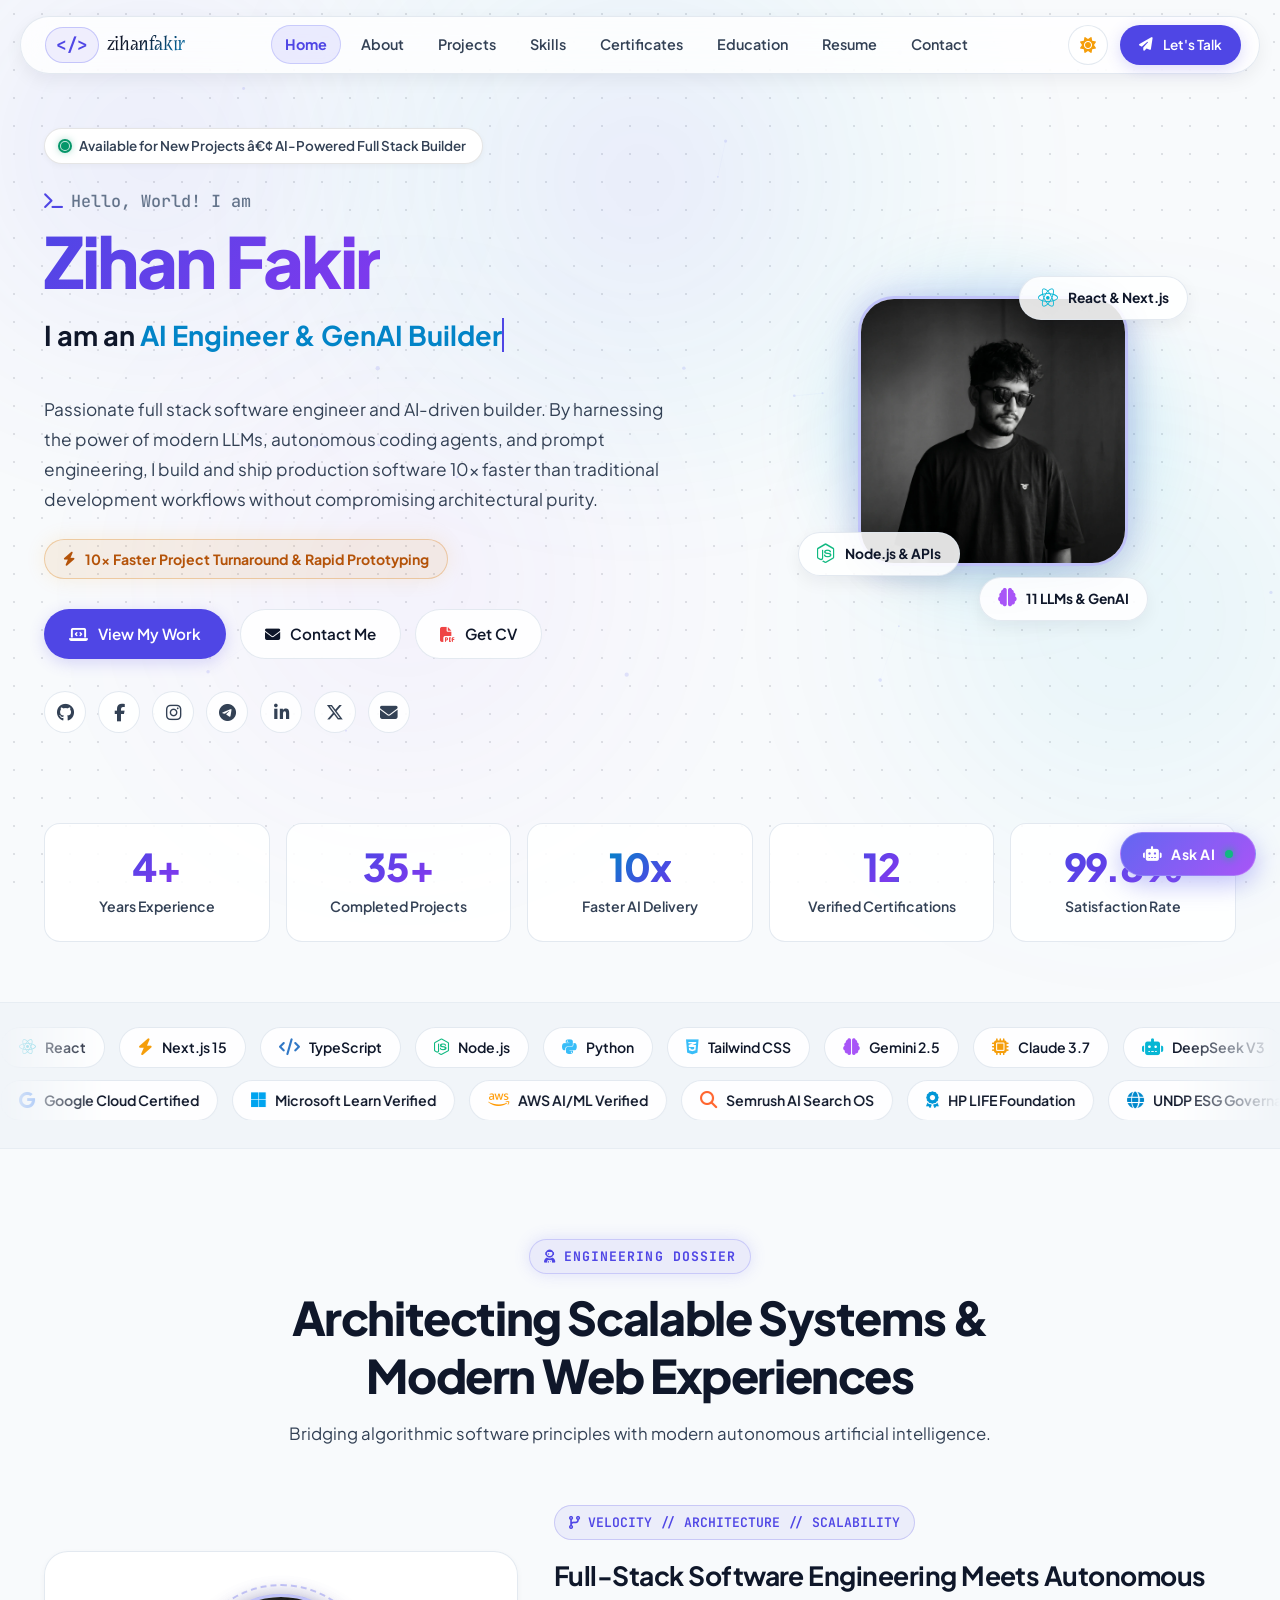
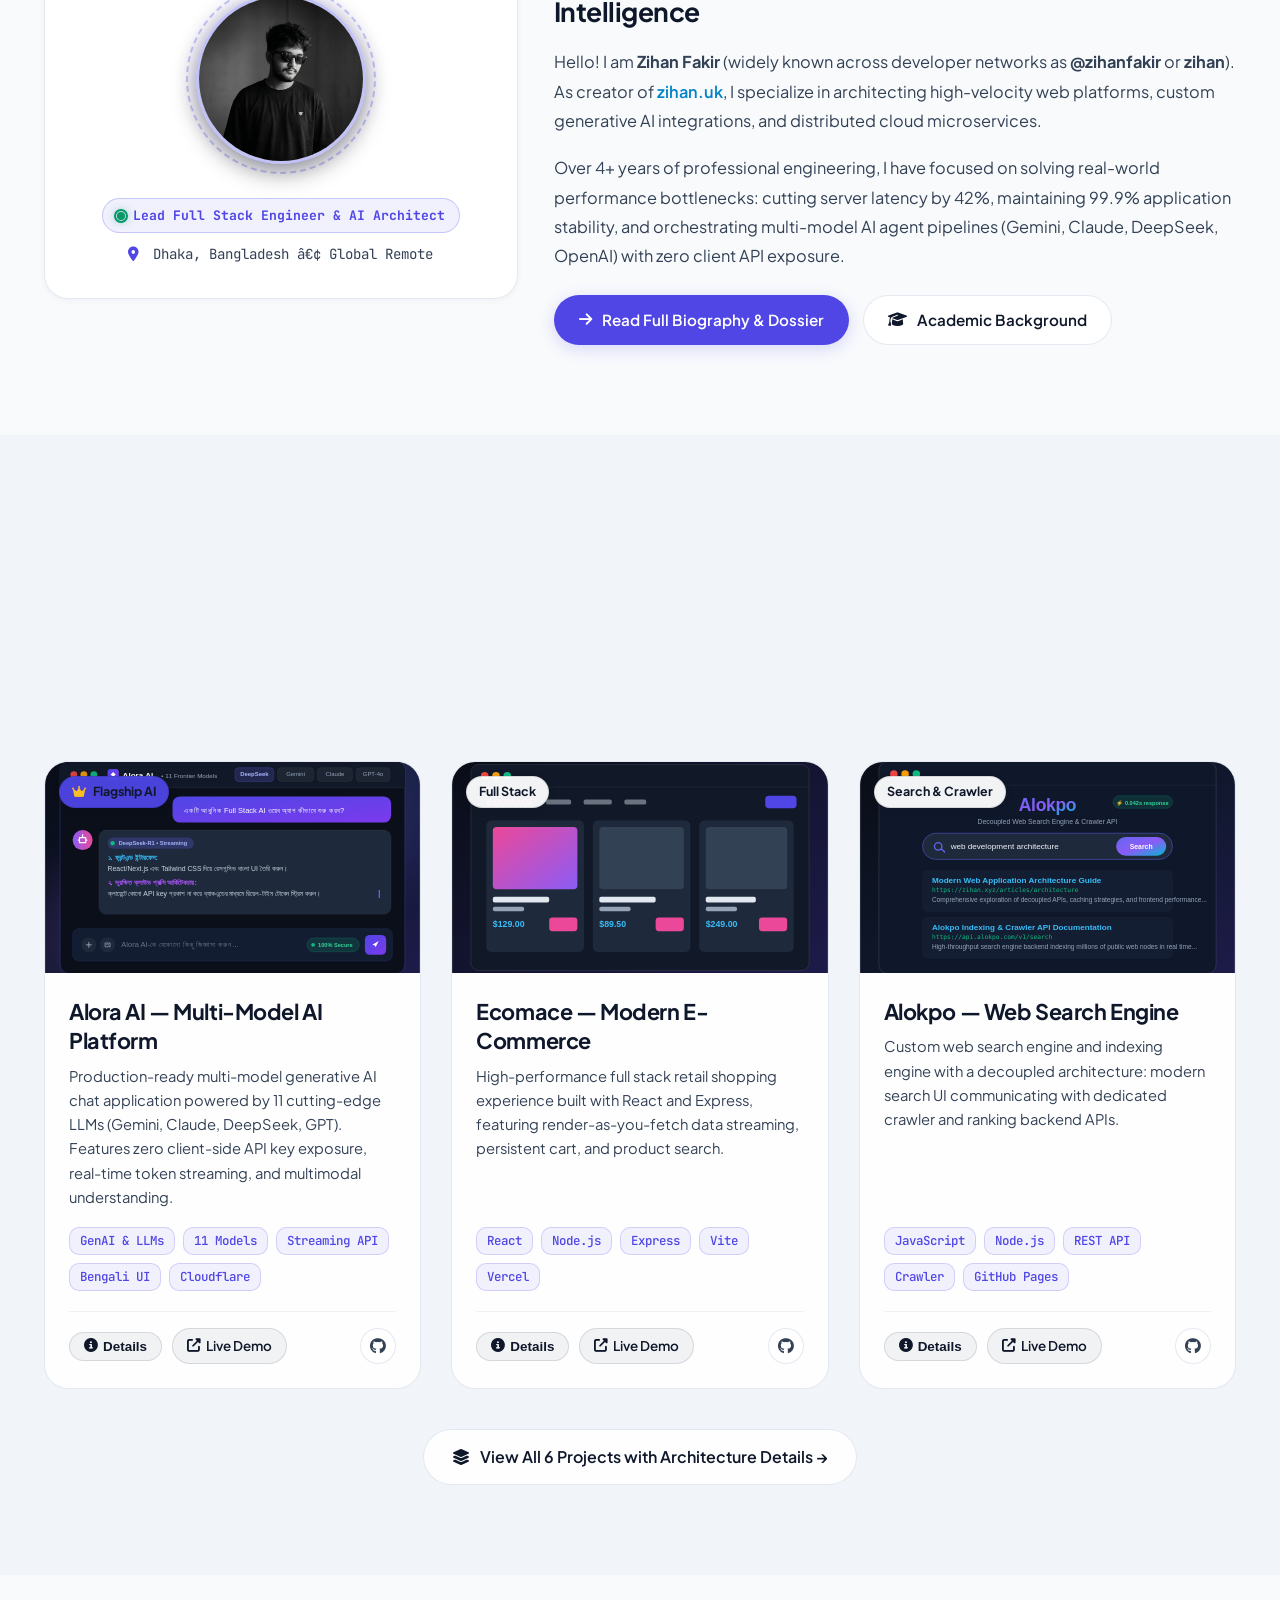
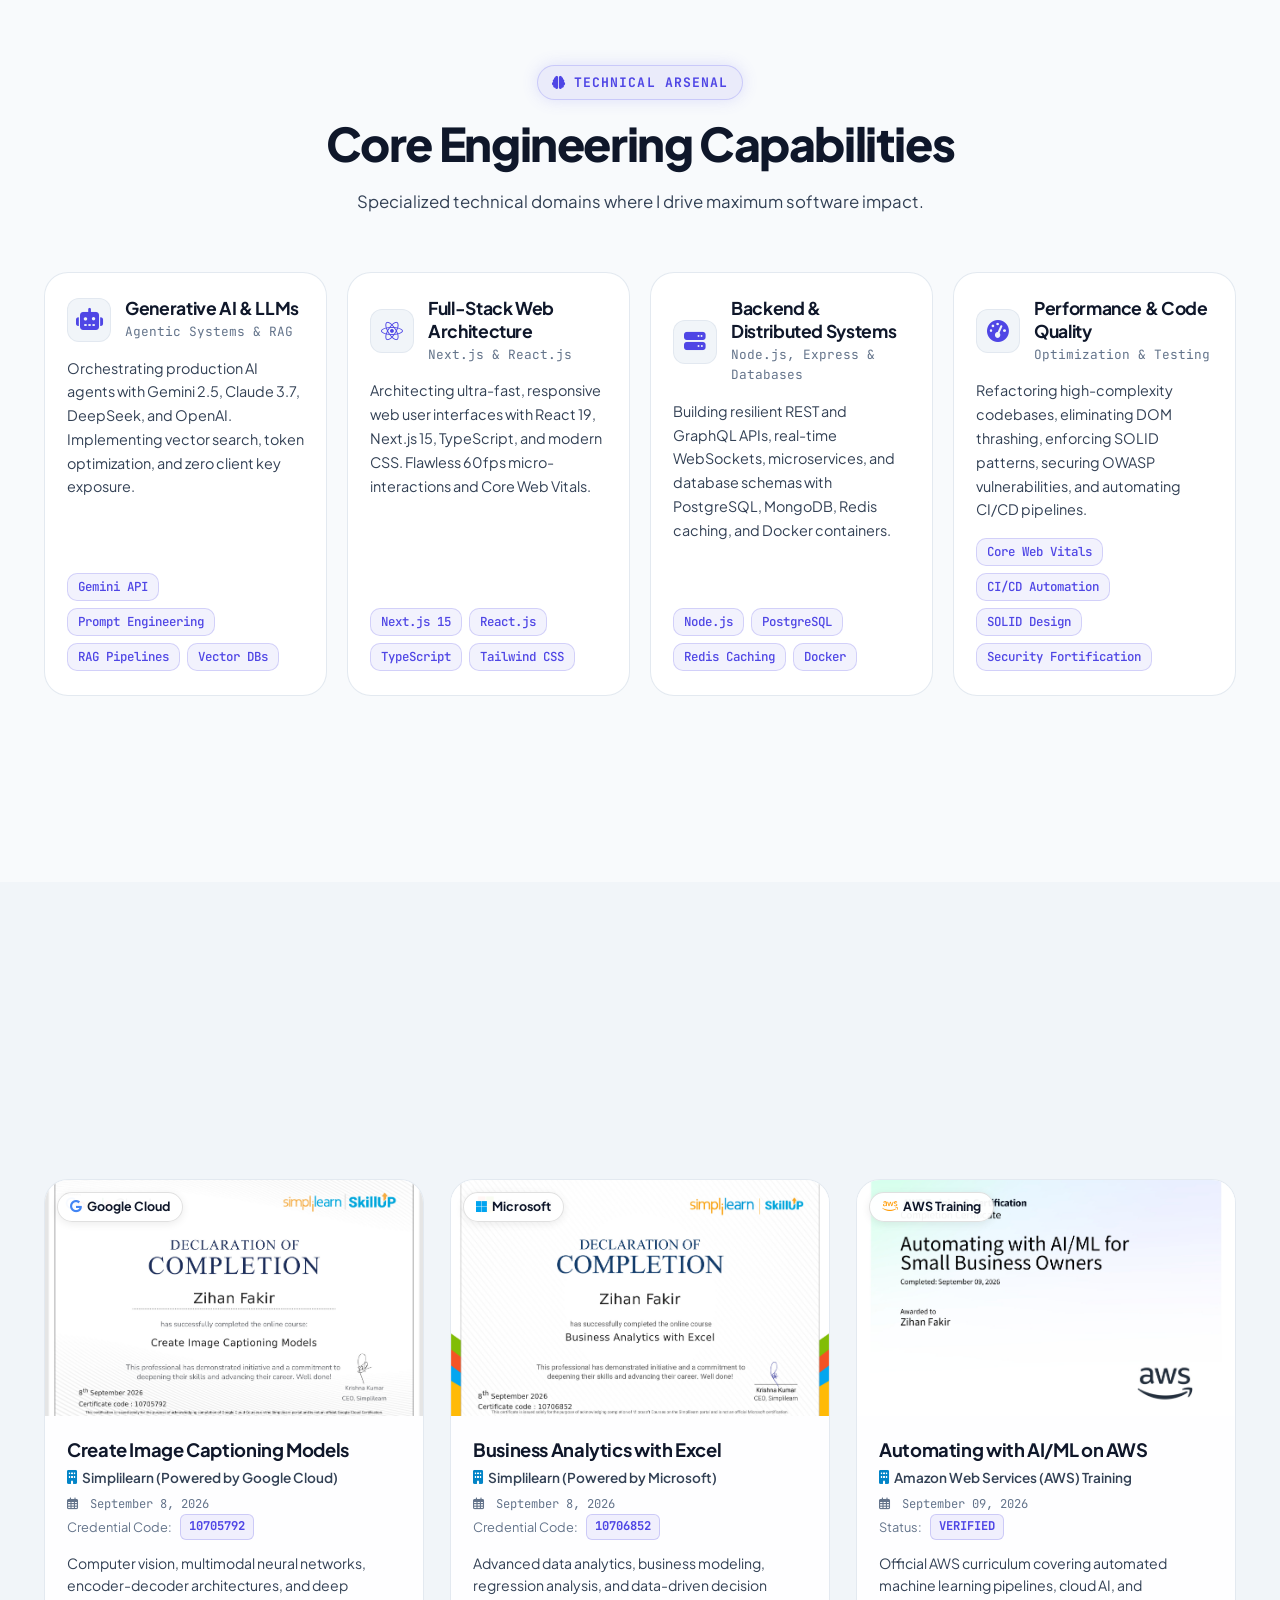
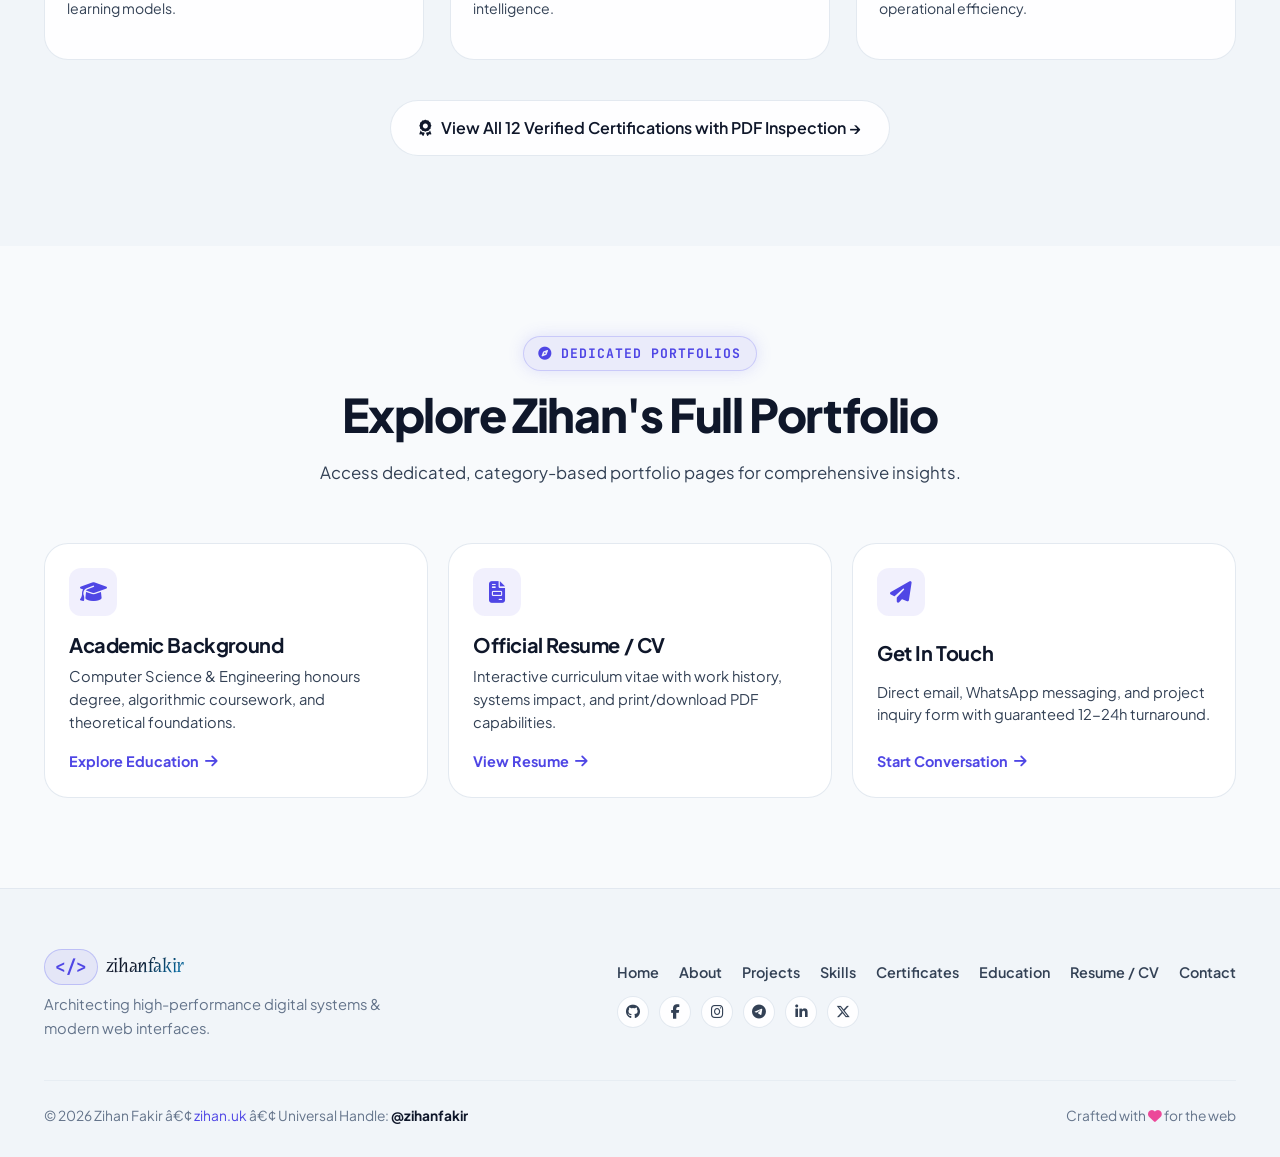
==== commit a2919ea0: "fix: restore x.svg brand favicon, fix tab title encoding, remove Lenis & heavy backdrop blur for loc" ====
--- a/index.html
+++ b/index.html
@@ -27,9 +27,9 @@
   </script>
 
 
-  <title>Zihan Fakirä¸¨AI Engineer &amp; Full Software Developer</title>
+  <title>Zihan Fakir | AI Engineer &amp; Full Software Developer</title>
   <link rel="canonical" href="https://zihan.uk/">
-  <meta name="description" content="Official portfolio of Zihan Fakir (also known as zihan or zihanfakir) on zihan.uk â€” AI-Powered Full Stack Software Developer &amp; GenAI Builder. Explore Alora AI, Ecomace, Alokpo, and verified cloud credentials.">
+  <meta name="description" content="Official portfolio of Zihan Fakir (also known as zihan or zihanfakir) on zihan.uk — AI-Powered Full Stack Software Developer &amp; GenAI Builder. Explore Alora AI, Ecomace, Alokpo, and verified cloud credentials.">
   <meta name="keywords" content="zihan, zihanfakir, zihan fakir, Zihan, Zihan Fakir, zihan.uk, zihan.xyz, zihanfakir portfolio, zihan developer, Full Stack Developer, Software Engineer, GenAI Builder, Alora AI, Alokpath AI, React, Node.js, Next.js, TypeScript, Web Development">
   <meta name="author" content="Zihan Fakir">
   <meta name="robots" content="index, follow, max-image-preview:large, max-snippet:-1, max-video-preview:-1">
@@ -39,8 +39,8 @@
   <meta property="og:url" content="https://zihan.uk">
   <meta property="og:site_name" content="Zihan Fakir Portfolio">
   <meta property="og:locale" content="en_US">
-  <meta property="og:title" content="Zihan Fakirä¸¨AI Engineer &amp; Full Software Developer">
-  <meta property="og:description" content="Meet with Artificial Intelligence â€” Official portfolio of Zihan Fakir (@zihanfakir). Explore flagship AI projects, full stack web apps, and verified credentials.">
+  <meta property="og:title" content="Zihan Fakir | AI Engineer & Full Software Developer">
+  <meta property="og:description" content="Meet with Artificial Intelligence — Official portfolio of Zihan Fakir (@zihanfakir). Explore flagship AI projects, full stack web apps, and verified credentials.">
   <meta property="og:image" content="assets/social-preview.jpg">
   <meta property="og:image:width" content="1200">
   <meta property="og:image:height" content="630">
@@ -50,12 +50,12 @@
   <meta name="twitter:card" content="summary_large_image">
   <meta name="twitter:site" content="@zihanfakir">
   <meta name="twitter:creator" content="@zihanfakir">
-  <meta name="twitter:title" content="Zihan Fakirä¸¨AI Engineer &amp; Full Software Developer">
-  <meta name="twitter:description" content="Meet with Artificial Intelligence â€” Official portfolio of Zihan Fakir (@zihanfakir). Explore flagship AI projects, full stack web apps, and verified credentials.">
+  <meta name="twitter:title" content="Zihan Fakir | AI Engineer & Full Software Developer">
+  <meta name="twitter:description" content="Meet with Artificial Intelligence — Official portfolio of Zihan Fakir (@zihanfakir). Explore flagship AI projects, full stack web apps, and verified credentials.">
   <meta name="twitter:image" content="assets/social-preview.jpg">
-
   <!-- Favicon & App Icons -->
-  <link rel="icon" type="image/svg+xml" href="data:image/svg+xml,<svg xmlns='http://www.w3.org/2000/svg' viewBox='0 0 100 100'><rect width='100' height='100' rx='25' fill='%236366f1'/><text x='50%' y='55%' dominant-baseline='central' text-anchor='middle' fill='%23ffffff' font-family='monospace' font-weight='900' font-size='50'>Z</text></svg>">
+  <link rel="icon" type="image/svg+xml" href="x.svg?v=3">
+  <link rel="alternate icon" href="x.svg">
   <link rel="apple-touch-icon" href="assets/z.jpeg">
 
   <!-- Google Search Console & SEO -->
@@ -125,7 +125,7 @@
   <link rel="stylesheet" href="https://cdnjs.cloudflare.com/ajax/libs/font-awesome/6.5.1/css/all.min.css" integrity="sha512-DTOQO9RWCH3ppGqcWaEA1BIZOC6xxalwEsw9c2QQeAIftl+Vegovlnee1c9QX4TctnWMn13TZye+giMm8e2LwA==" crossorigin="anonymous" referrerpolicy="no-referrer" />
 
   <!-- Custom Stylesheet -->
-  <link rel="stylesheet" href="css/style.css?v=16.4">
+  <link rel="stylesheet" href="css/style.css?v=16.5">
 
   <!-- Instant Theme Persistence Script -->
   <script>
@@ -475,7 +475,7 @@
             <span class="project-badge-tag" style="background: rgba(79, 70, 229, 0.95);"><i class="fas fa-crown" style="color: #fbbf24; margin-right: 5px;" aria-hidden="true"></i> Flagship AI</span>
           </div>
           <div class="project-content">
-            <h3 class="project-title" style="font-size: 1.35rem; margin-bottom: 8px;">Alora AI â€” Multi-Model AI Platform</h3>
+            <h3 class="project-title" style="font-size: 1.35rem; margin-bottom: 8px;">Alora AI — Multi-Model AI Platform</h3>
             <p class="project-desc">
               Production-ready multi-model generative AI chat application powered by 11 cutting-edge LLMs (Gemini, Claude, DeepSeek, GPT). Features zero client-side API key exposure, real-time token streaming, and multimodal understanding.
             </p>
@@ -509,7 +509,7 @@
             <span class="project-badge-tag">Full Stack</span>
           </div>
           <div class="project-content">
-            <h3 class="project-title" style="font-size: 1.35rem; margin-bottom: 8px;">Ecomace â€” Modern E-Commerce</h3>
+            <h3 class="project-title" style="font-size: 1.35rem; margin-bottom: 8px;">Ecomace — Modern E-Commerce</h3>
             <p class="project-desc">
               High-performance full stack retail shopping experience built with React and Express, featuring render-as-you-fetch data streaming, persistent cart, and product search.
             </p>
@@ -543,7 +543,7 @@
             <span class="project-badge-tag">Search &amp; Crawler</span>
           </div>
           <div class="project-content">
-            <h3 class="project-title" style="font-size: 1.35rem; margin-bottom: 8px;">Alokpo â€” Web Search Engine</h3>
+            <h3 class="project-title" style="font-size: 1.35rem; margin-bottom: 8px;">Alokpo — Web Search Engine</h3>
             <p class="project-desc">
               Custom web search engine and indexing engine with a decoupled architecture: modern search UI communicating with dedicated crawler and ranking backend APIs.
             </p>
@@ -949,10 +949,7 @@
   <!-- Toast Notification Container -->
   <div id="toast-container" class="toast-container"></div>
 
-  <!-- Lenis Smooth Scrolling Engine -->
-  <script src="js/lenis.min.js"></script>
-
   <!-- Main JavaScript File -->
-  <script src="js/main.js?v=16.4"></script>
+  <script src="js/main.js?v=16.5"></script>
 </body>
 </html>
--- a/css/style.css
+++ b/css/style.css
@@ -30,8 +30,8 @@
   /* Color Palette - Dark Theme (Default: Deep Cosmic Slate & OLED) */
   --bg-body: #07090e;
   --bg-body-secondary: #0d121f;
-  --bg-card: rgba(15, 23, 42, 0.72);
-  --bg-card-hover: rgba(26, 36, 61, 0.85);
+  --bg-card: #0d121f;
+  --bg-card-hover: #141c2e;
   --bg-card-solid: #111827;
   --bg-card-elevated: rgba(30, 41, 59, 0.7);
   --bg-header: rgba(7, 9, 14, 0.75);
@@ -779,7 +779,6 @@
   font-weight: 600;
   color: var(--text-secondary);
   margin-bottom: 24px;
-  backdrop-filter: blur(12px);
   box-shadow: var(--shadow-sm);
 }
 
@@ -975,8 +974,6 @@
 .float-badge {
   position: absolute;
   background: var(--bg-card);
-  backdrop-filter: blur(16px);
-  -webkit-backdrop-filter: blur(16px);
   border: 1px solid var(--border-color);
   padding: 10px 18px;
   border-radius: var(--border-radius-full);
@@ -1051,7 +1048,6 @@
 
 .stat-item {
   background: var(--bg-card);
-  backdrop-filter: blur(16px);
   border: 1px solid var(--border-color);
   border-radius: var(--border-radius-md);
   padding: 24px 20px;
@@ -1162,8 +1158,6 @@
   font-weight: 600;
   color: var(--text-main);
   white-space: nowrap;
-  backdrop-filter: blur(10px);
-  -webkit-backdrop-filter: blur(10px);
   transition: border-color var(--transition-fast), background var(--transition-fast);
 }
 
@@ -1223,8 +1217,6 @@
 /* Glass Card Base */
 .glass-card {
   background: var(--bg-card);
-  backdrop-filter: blur(16px);
-  -webkit-backdrop-filter: blur(16px);
   border: 1px solid var(--border-color);
   border-radius: var(--border-radius-lg);
   padding: 30px;
@@ -1318,8 +1310,6 @@
   padding: 20px 18px;
   border-radius: var(--border-radius-md);
   transition: border-color var(--transition-fast), background var(--transition-fast), box-shadow var(--transition-fast);
-  backdrop-filter: blur(14px);
-  -webkit-backdrop-filter: blur(14px);
 }
 
 .about-feature-item:hover {
@@ -1363,8 +1353,6 @@
 /* Developer Dossier / System Spec Card */
 .dev-dossier-card {
   background: var(--bg-card);
-  backdrop-filter: blur(16px);
-  -webkit-backdrop-filter: blur(16px);
   border: 1px solid var(--border-color);
   border-radius: var(--border-radius-lg);
   overflow: hidden;
@@ -1478,8 +1466,6 @@
 /* About Action / Connect Card */
 .about-connect-card {
   background: var(--bg-card);
-  backdrop-filter: blur(16px);
-  -webkit-backdrop-filter: blur(16px);
   border: 1px solid var(--border-color);
   border-radius: var(--border-radius-lg);
   padding: 22px 26px;
@@ -1506,8 +1492,6 @@
 
 .about-visual-card {
   background: var(--bg-card);
-  backdrop-filter: blur(16px);
-  -webkit-backdrop-filter: blur(16px);
   border: 1px solid var(--border-color);
   border-radius: var(--border-radius-lg);
   padding: 32px 24px;
@@ -1588,7 +1572,6 @@
 
 .skill-card {
   background: var(--bg-card);
-  backdrop-filter: blur(14px);
   border: 1px solid var(--border-color);
   border-radius: var(--border-radius-md);
   padding: 22px;
@@ -1759,8 +1742,6 @@
 /* Skill Category Cards / Computational Engineering Pillars (Home & Education Pages) */
 .skill-category-card {
   background: var(--bg-card);
-  backdrop-filter: blur(14px);
-  -webkit-backdrop-filter: blur(14px);
   border: 1px solid var(--border-color);
   border-radius: var(--border-radius-lg);
   padding: 24px 22px;
@@ -1878,7 +1859,6 @@
 
 .project-card {
   background: var(--bg-card);
-  backdrop-filter: blur(16px);
   border: 1px solid var(--border-color);
   border-radius: var(--border-radius-lg);
   overflow: hidden;
@@ -1917,7 +1897,6 @@
   top: 14px;
   left: 14px;
   background: rgba(15, 23, 42, 0.85);
-  backdrop-filter: blur(8px);
   border: 1px solid rgba(255, 255, 255, 0.15);
   color: #ffffff;
   padding: 5px 12px;
@@ -2046,7 +2025,6 @@
 
 .timeline-card {
   background: var(--bg-card);
-  backdrop-filter: blur(14px);
   border: 1px solid var(--border-color);
   border-radius: var(--border-radius-md);
   padding: 24px;
@@ -2104,8 +2082,6 @@
 .cert-card {
   position: relative;
   background: var(--bg-card);
-  backdrop-filter: blur(16px);
-  -webkit-backdrop-filter: blur(16px);
   border: 1px solid var(--border-color);
   border-radius: var(--border-radius-lg);
   overflow: hidden;
@@ -2125,8 +2101,6 @@
   top: 12px !important;
   left: 12px !important;
   background: rgba(15, 23, 42, 0.9);
-  backdrop-filter: blur(8px);
-  -webkit-backdrop-filter: blur(8px);
   border: 1px solid rgba(255, 255, 255, 0.15);
   color: #ffffff;
   padding: 4px 12px;
@@ -2188,8 +2162,6 @@
 
 .cert-preview-badge {
   background: rgba(15, 23, 42, 0.85);
-  backdrop-filter: blur(8px);
-  -webkit-backdrop-filter: blur(8px);
   border: 1px solid rgba(255, 255, 255, 0.15);
   color: #ffffff;
   padding: 6px 14px;
@@ -2358,7 +2330,6 @@
   align-items: center;
   gap: 16px;
   background: var(--bg-card);
-  backdrop-filter: blur(14px);
   border: 1px solid var(--border-color);
   padding: 20px 22px;
   border-radius: var(--border-radius-md);
@@ -2407,7 +2378,6 @@
 
 .contact-form-box {
   background: var(--bg-card);
-  backdrop-filter: blur(16px);
   border: 1px solid var(--border-color);
   border-radius: var(--border-radius-lg);
   padding: 34px;
@@ -2994,8 +2964,6 @@
 
 .gateway-card {
   background: var(--bg-card);
-  backdrop-filter: blur(14px);
-  -webkit-backdrop-filter: blur(14px);
   border: 1px solid var(--border-color);
   border-radius: var(--border-radius-lg);
   padding: 24px;
@@ -3750,8 +3718,6 @@
   .project-badge-tag,
   .cert-preview-badge {
     border-radius: var(--border-radius-full) !important;
-    backdrop-filter: none !important;
-    -webkit-backdrop-filter: none !important;
   }
 
   /* --- 6. Section Layouts & Touch-Optimized Content Rhythm --- */
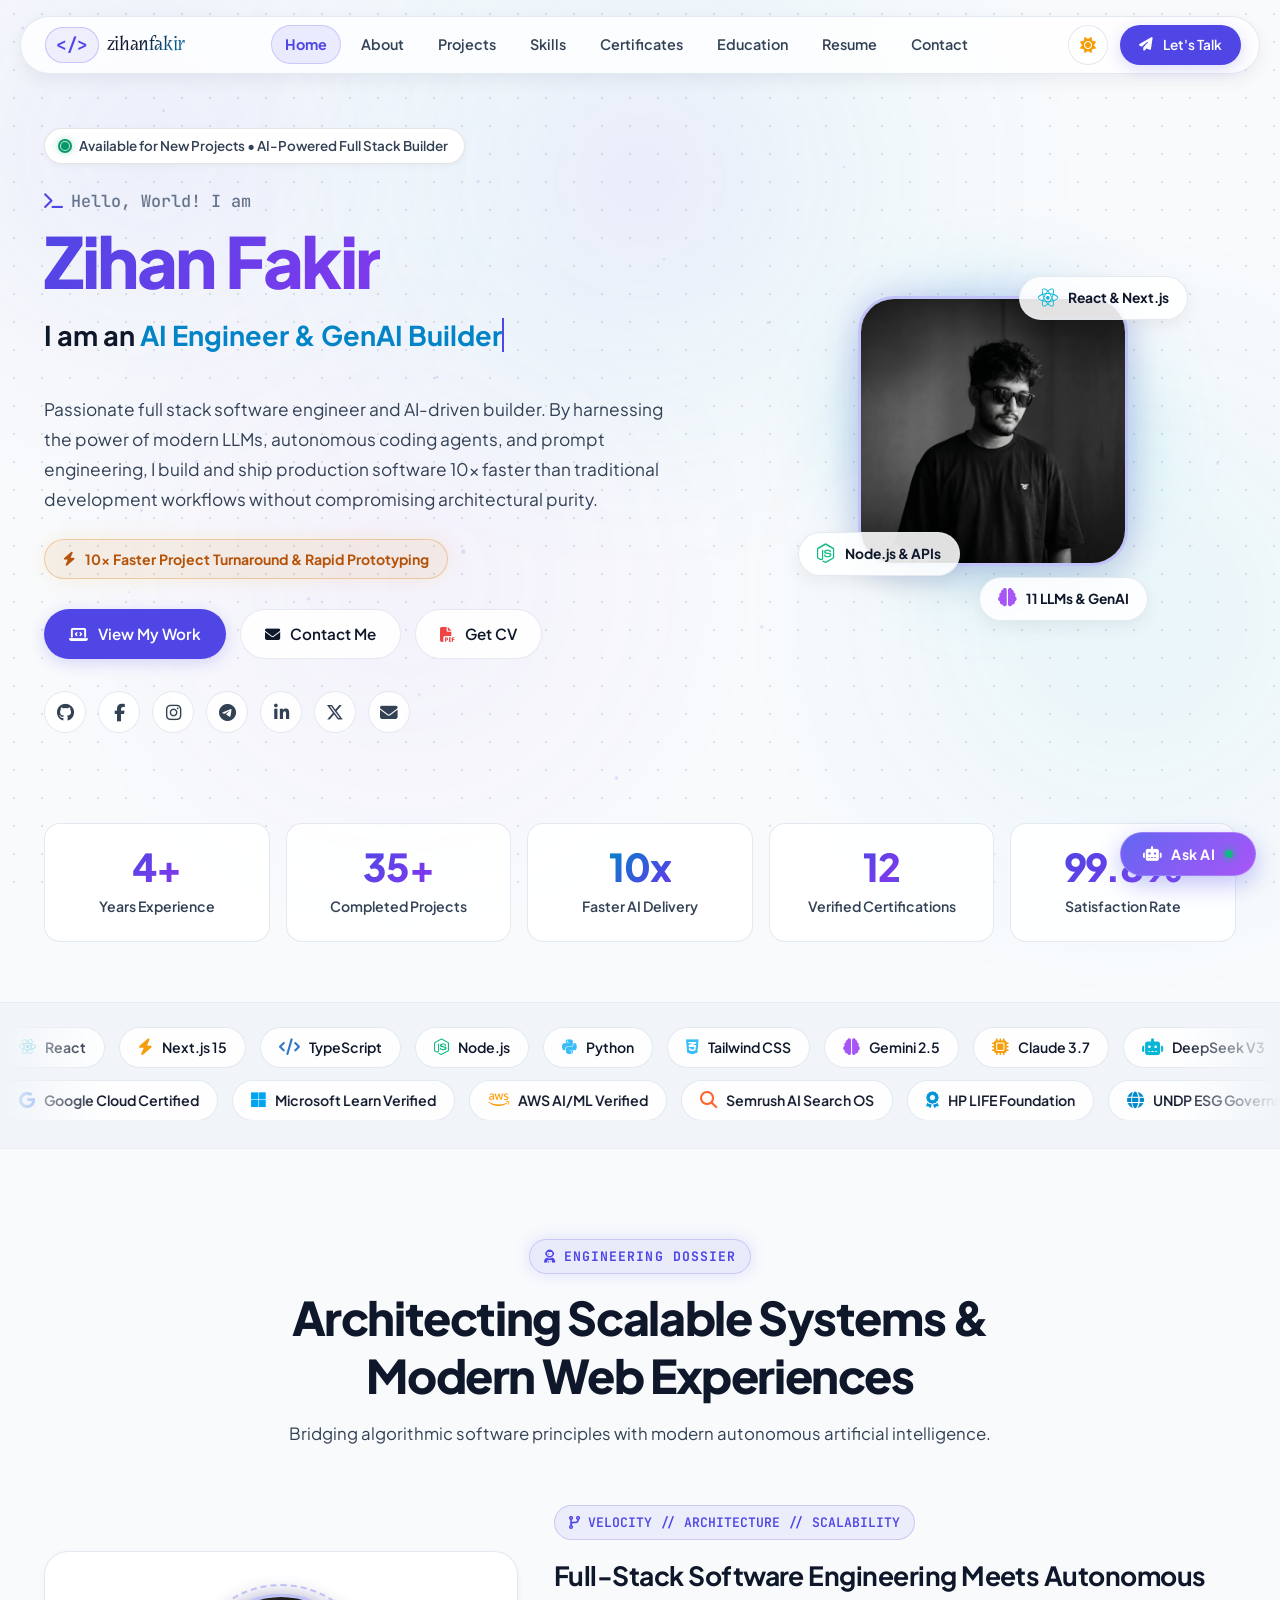
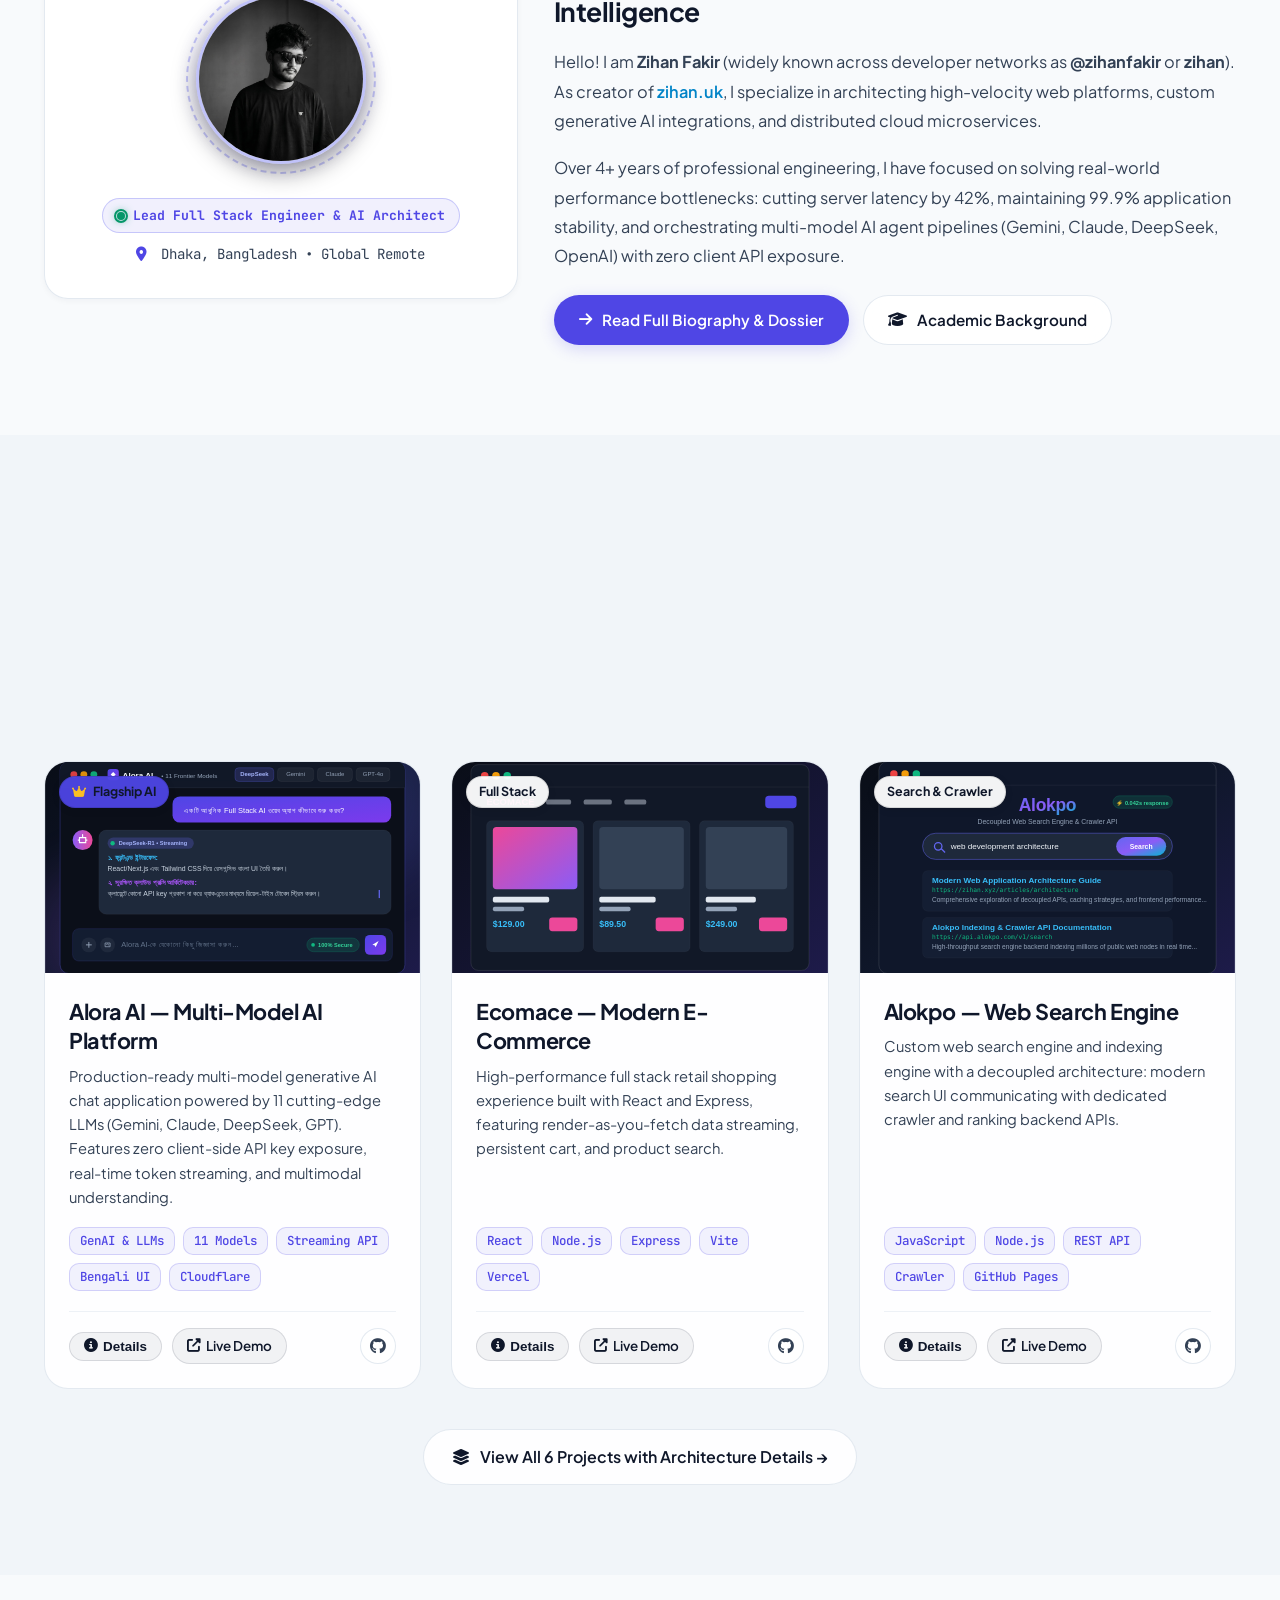
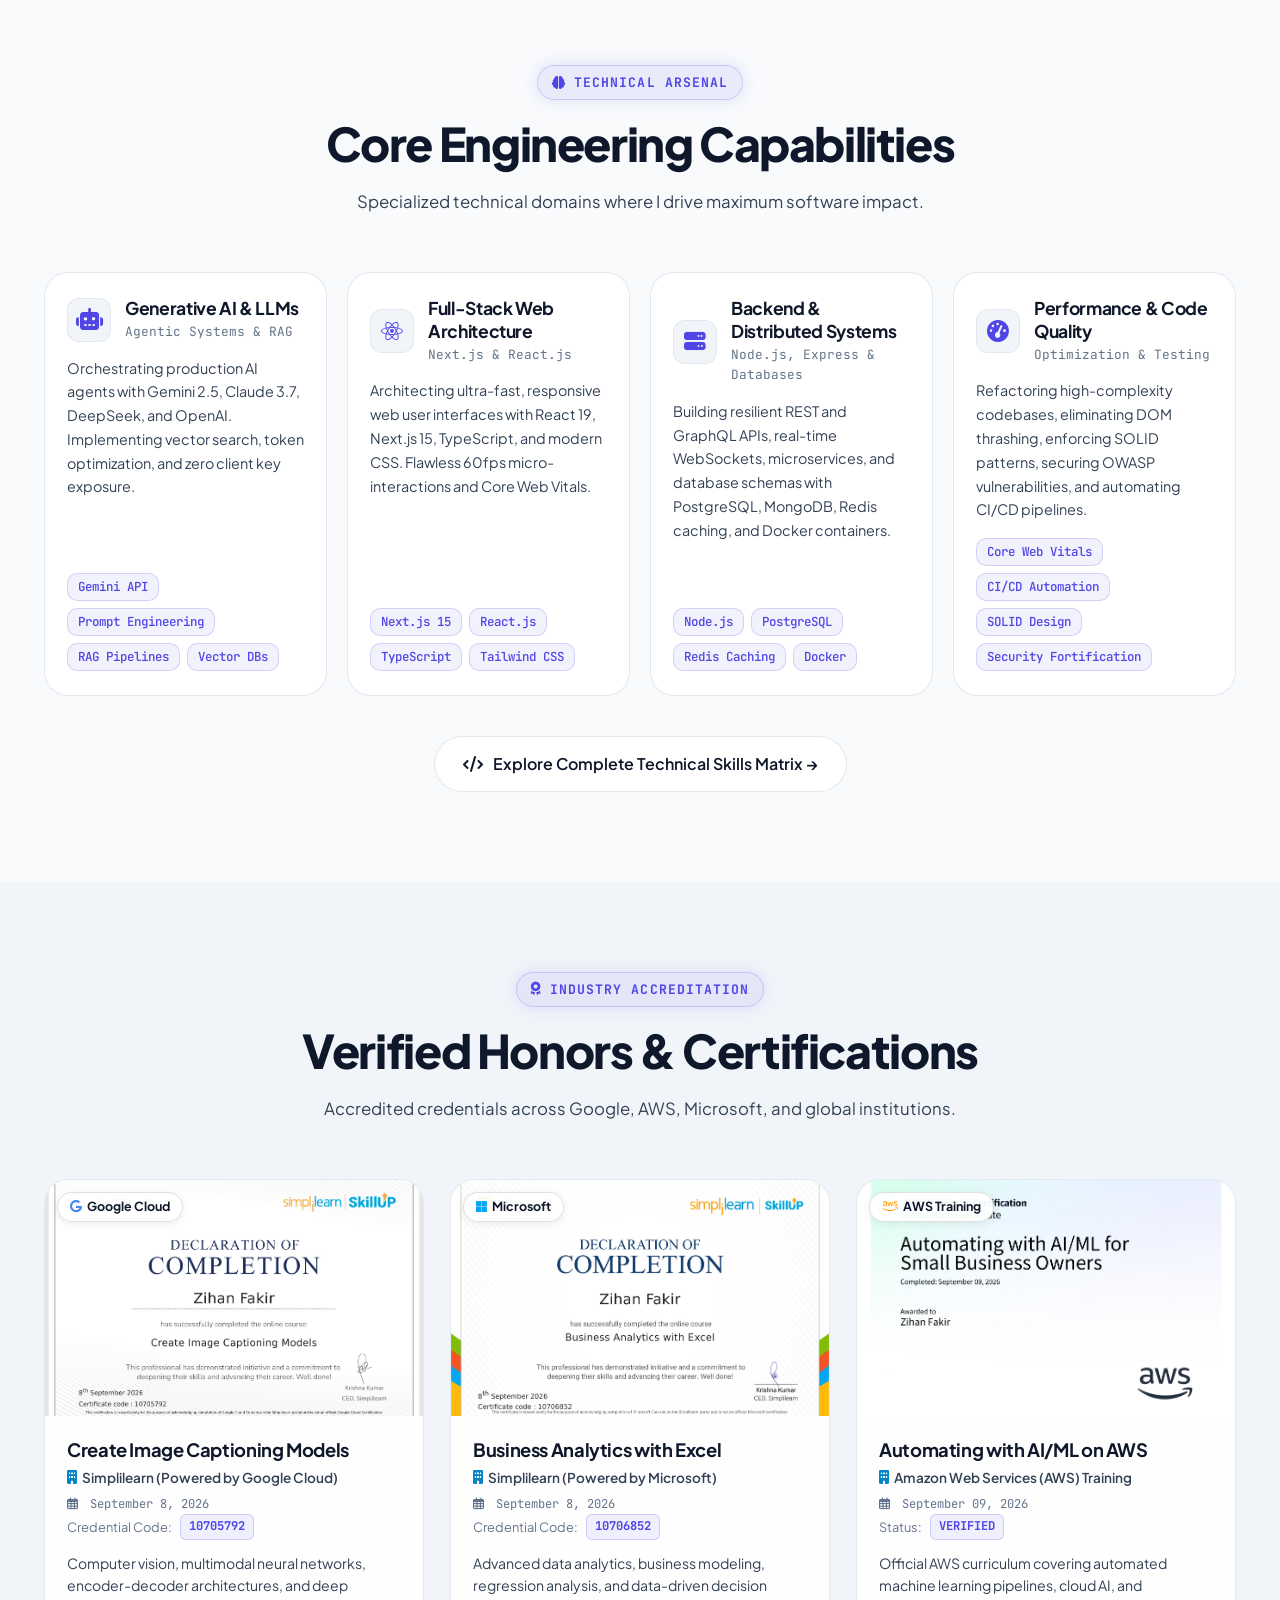
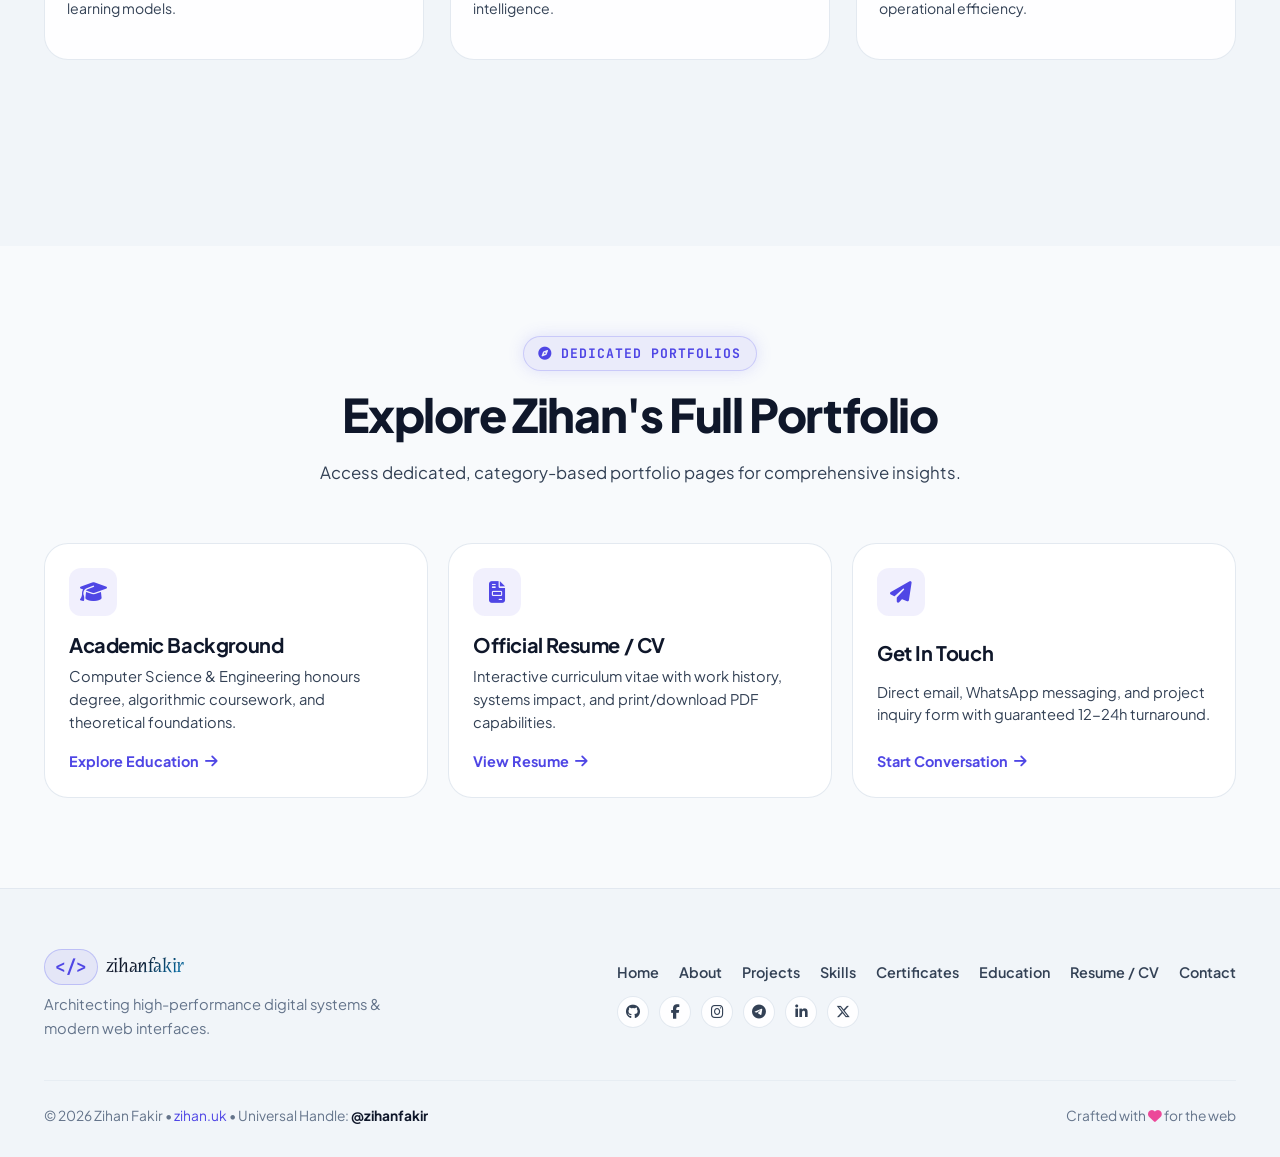
==== commit dfa59430: "fix(charset): replace garbled bullet characters with standard HTML entity &bull;" ====
--- a/index.html
+++ b/index.html
@@ -213,8 +213,8 @@
         <div class="hero-content">
           <div class="hero-badge">
             <span class="pulse-dot"></span>
-            <span class="badge-text-full">Available for New Projects â€¢ AI-Powered Full Stack Builder</span>
-            <span class="badge-text-short">Available for Projects â€¢ AI Builder</span>
+            <span class="badge-text-full">Available for New Projects &bull; AI-Powered Full Stack Builder</span>
+            <span class="badge-text-short">Available for Projects &bull; AI Builder</span>
           </div>
 
           <p class="hero-greeting"><i class="fas fa-terminal" style="color: var(--primary); margin-right: 8px;" aria-hidden="true"></i> Hello, World! I am</p>
@@ -426,7 +426,7 @@
             <span>Lead Full Stack Engineer &amp; AI Architect</span>
           </div>
           <div style="font-size: 0.88rem; color: var(--text-secondary); margin-top: 10px; font-family: var(--font-mono);">
-            <i class="fas fa-map-marker-alt" style="color: var(--primary); margin-right: 6px;"></i> Dhaka, Bangladesh â€¢ Global Remote
+            <i class="fas fa-map-marker-alt" style="color: var(--primary); margin-right: 6px;"></i> Dhaka, Bangladesh &bull; Global Remote
           </div>
         </div>
 
@@ -891,7 +891,7 @@
 
       <div class="footer-bottom">
         <div>
-          &copy; <span id="current-year">2026</span> Zihan Fakir â€¢ <a href="https://zihan.uk" class="footer-active-domain active-domain-link" style="color: var(--primary);">zihan.uk</a> â€¢ Universal Handle: <strong style="color: var(--text-main);">@zihanfakir</strong>
+          &copy; <span id="current-year">2026</span> Zihan Fakir &bull; <a href="https://zihan.uk" class="footer-active-domain active-domain-link" style="color: var(--primary);">zihan.uk</a> &bull; Universal Handle: <strong style="color: var(--text-main);">@zihanfakir</strong>
         </div>
         <div>
           <span>Crafted with <i class="fas fa-heart" style="color: #ec4899;" aria-hidden="true"></i> for the web</span>
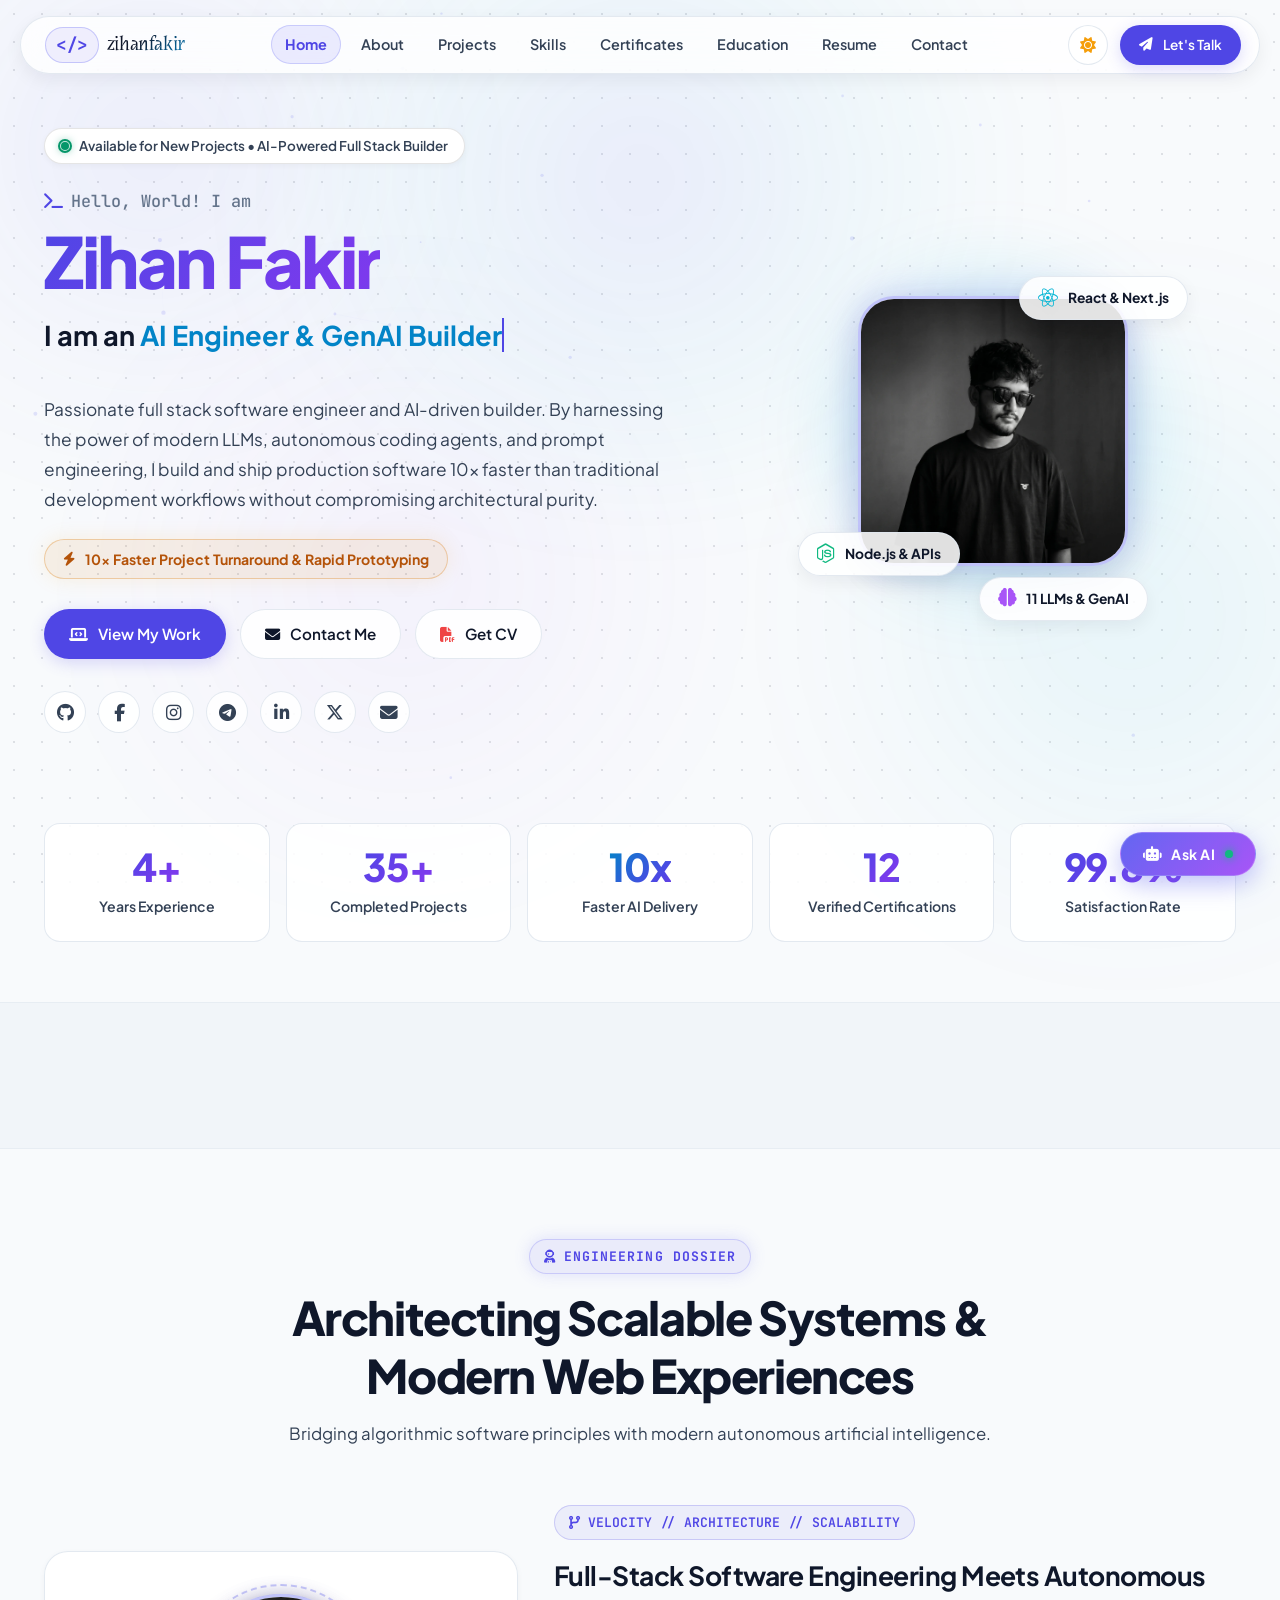
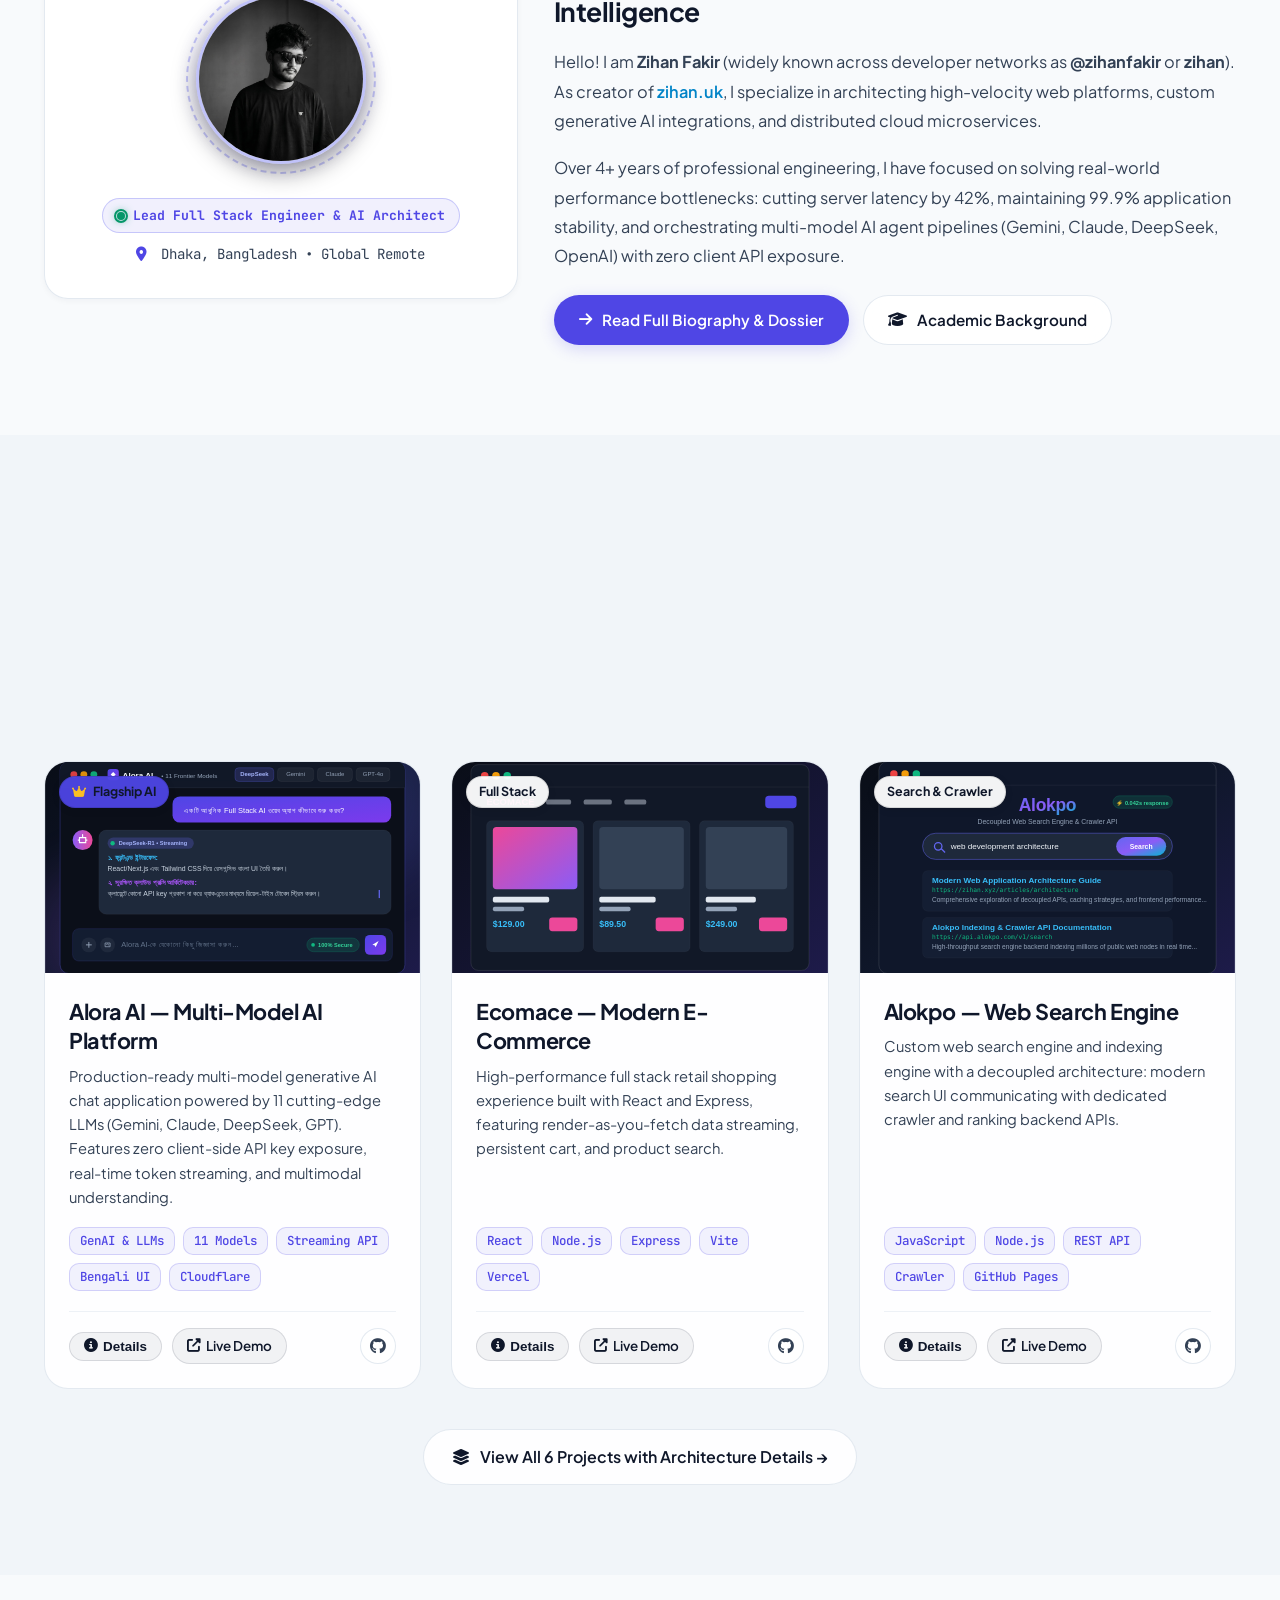
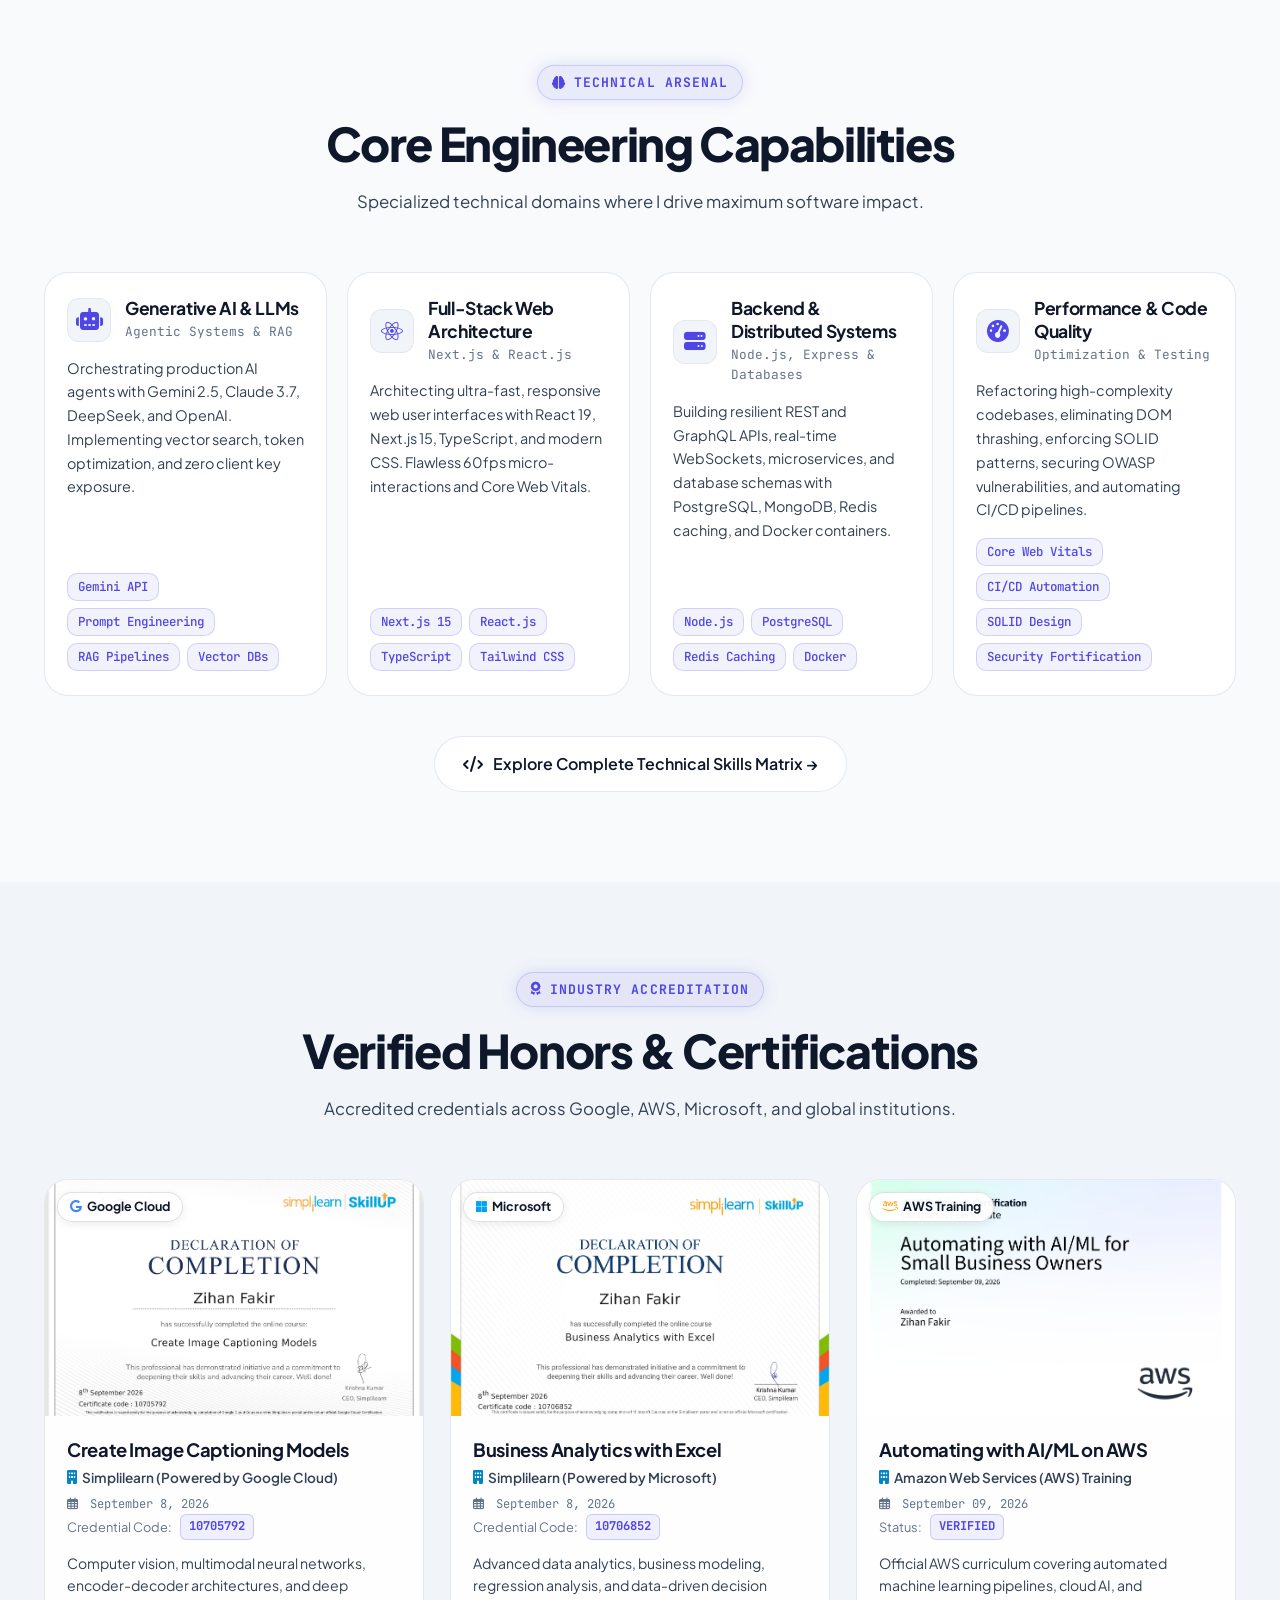
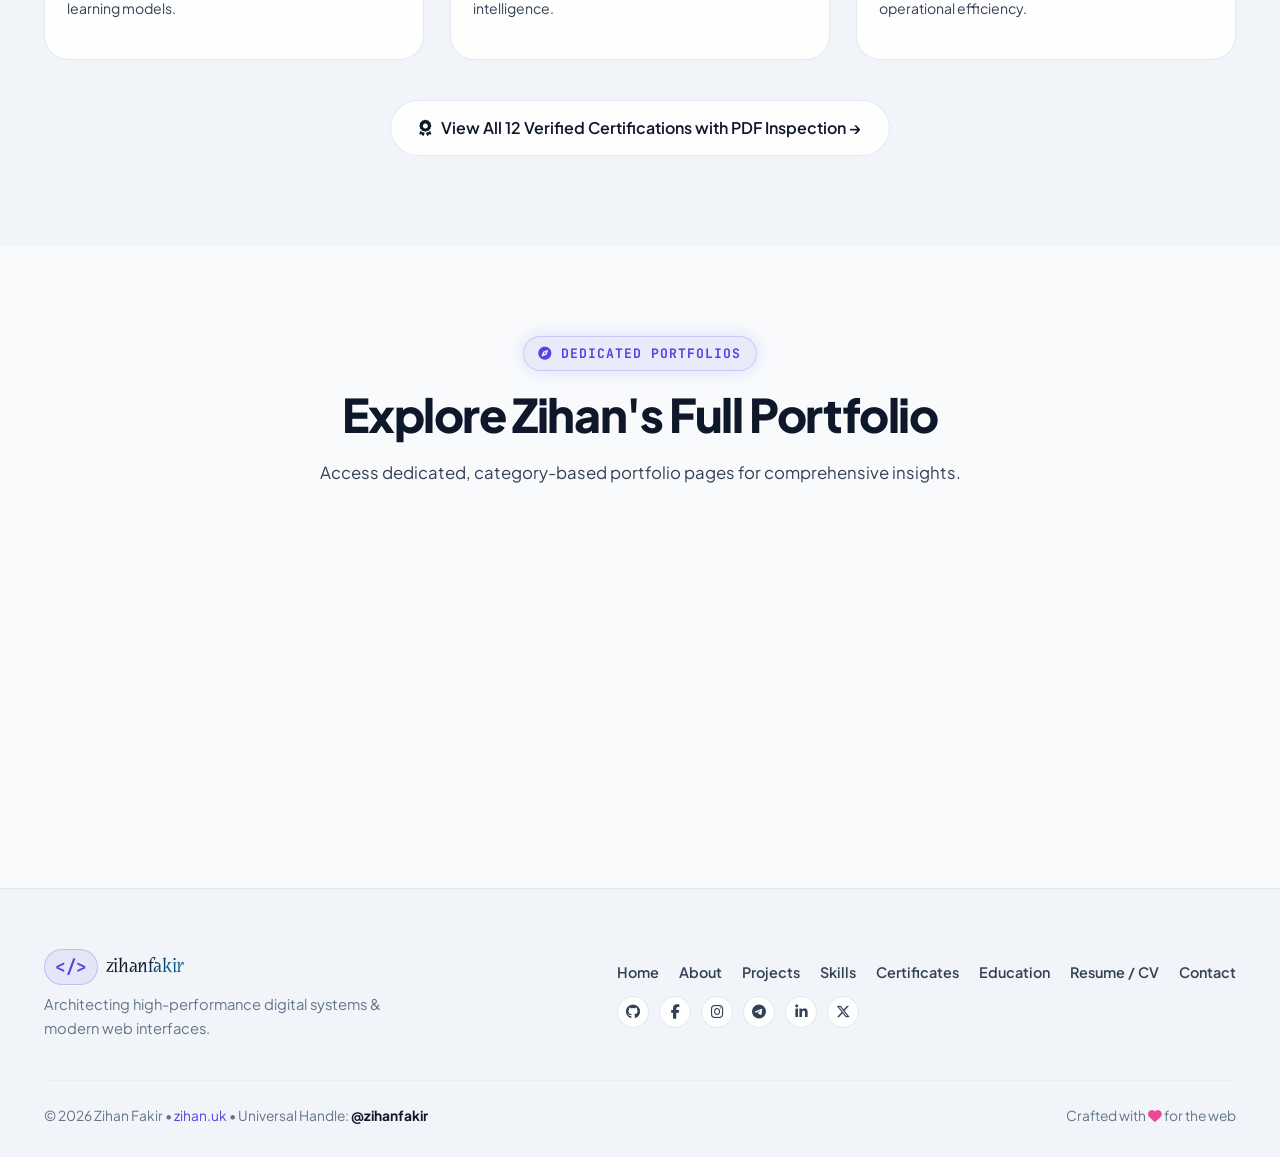
==== commit c9a4cc84: "fix(ui): position toast notifications at bottom-left and theme resume paper for dark mode" ====
--- a/index.html
+++ b/index.html
@@ -125,7 +125,7 @@
   <link rel="stylesheet" href="https://cdnjs.cloudflare.com/ajax/libs/font-awesome/6.5.1/css/all.min.css" integrity="sha512-DTOQO9RWCH3ppGqcWaEA1BIZOC6xxalwEsw9c2QQeAIftl+Vegovlnee1c9QX4TctnWMn13TZye+giMm8e2LwA==" crossorigin="anonymous" referrerpolicy="no-referrer" />
 
   <!-- Custom Stylesheet -->
-  <link rel="stylesheet" href="css/style.css?v=16.5">
+  <link rel="stylesheet" href="css/style.css?v=16.6">
 
   <!-- Instant Theme Persistence Script -->
   <script>
@@ -950,6 +950,6 @@
   <div id="toast-container" class="toast-container"></div>
 
   <!-- Main JavaScript File -->
-  <script src="js/main.js?v=16.5"></script>
+  <script src="js/main.js?v=16.6"></script>
 </body>
 </html>
--- a/css/style.css
+++ b/css/style.css
@@ -2857,31 +2857,37 @@
   transform: translateY(-3px);
 }
 
-/* Toast Notifications */
+/* Toast Notifications (Bottom-Left Deck: niche bam dike) */
 .toast-container {
   position: fixed;
-  top: 24px;
-  right: 24px;
+  bottom: 24px;
+  left: 24px;
+  top: auto;
+  right: auto;
   z-index: 10000;
   display: flex;
-  flex-direction: column;
+  flex-direction: column-reverse;
   gap: 10px;
+  pointer-events: none;
+  max-width: 380px;
 }
 
 .toast {
+  pointer-events: auto;
   background: var(--bg-card-solid);
   border: 1px solid var(--border-color);
   color: var(--text-main);
   padding: 12px 20px;
   border-radius: var(--border-radius-md);
-  box-shadow: var(--shadow-lg);
+  box-shadow: 0 10px 30px rgba(0, 0, 0, 0.45);
   font-size: 0.9rem;
   display: flex;
   align-items: center;
   gap: 10px;
   opacity: 0;
-  transform: translateX(30px);
-  transition: all var(--transition-normal);
+  transform: translateX(-35px);
+  transition: opacity 0.3s cubic-bezier(0.16, 1, 0.3, 1),
+              transform 0.3s cubic-bezier(0.16, 1, 0.3, 1);
 }
 
 .toast.show {
@@ -2892,6 +2898,16 @@
 .toast.success { border-left: 4px solid var(--accent-emerald); }
 .toast.error { border-left: 4px solid #ef4444; }
 .toast.info { border-left: 4px solid var(--primary); }
+.toast.warning { border-left: 4px solid #f59e0b; }
+
+@media (max-width: 768px) {
+  .toast-container {
+    bottom: calc(18px + env(safe-area-inset-bottom, 0px));
+    left: 16px;
+    right: auto;
+    max-width: calc(100vw - 32px);
+  }
+}
 
 /* --------------------------------------------------------------------------
    16b. Multi-Page Architecture Components (Page Heroes, Banners & Resume)
@@ -3565,32 +3581,70 @@
     box-shadow: 0 2px 8px rgba(0, 0, 0, 0.05);
   }
 
-  /* Resume Paper: Always Crisp White Executive Document on Both Dark and Light Themes */
+  /* Resume Paper: Theme-Aware Mobile Layout (Dark in Dark Mode, Light in Light Mode) */
   .resume-paper {
-    background: #ffffff !important;
-    color: #0f172a !important;
-    border: 1px solid rgba(0, 0, 0, 0.12) !important;
-    border-radius: var(--border-radius-lg) !important;
-    box-shadow: 0 8px 32px rgba(0, 0, 0, 0.35) !important;
-    padding: 28px 18px !important;
+    padding: 24px 18px !important;
     margin: 0 auto !important;
     width: 100% !important;
+    background: var(--bg-card) !important;
+    color: var(--text-secondary) !important;
+    border: 1px solid var(--border-color) !important;
+    border-radius: var(--border-radius-lg) !important;
+    box-shadow: var(--shadow-lg) !important;
   }
 
   .resume-paper h2,
-  .resume-paper h3,
-  .resume-paper .resume-name,
-  .resume-paper .resume-section-title,
-  .resume-paper .resume-role {
-    color: #0f172a !important;
-  }
-
-  .resume-paper p,
+  .resume-paper .resume-name {
+    color: var(--text-main) !important;
+  }
+
+  .resume-paper .resume-role,
+  .resume-paper .resume-section-heading {
+    color: var(--primary) !important;
+  }
+
+  .resume-paper .resume-entry-title {
+    color: var(--text-main) !important;
+  }
+
+  .resume-paper .resume-entry-org {
+    color: var(--secondary) !important;
+  }
+
   .resume-paper .resume-contact-bar,
   .resume-paper .resume-entry-desc,
   .resume-paper .resume-summary-text,
   .resume-paper .resume-entry-list li {
+    color: var(--text-secondary) !important;
+  }
+
+  .resume-paper strong {
+    color: var(--text-main) !important;
+  }
+
+  [data-theme="light"] .resume-paper {
+    background: #ffffff !important;
     color: #334155 !important;
+    border: 1px solid rgba(0, 0, 0, 0.1) !important;
+    box-shadow: 0 4px 16px rgba(0, 0, 0, 0.06) !important;
+  }
+
+  [data-theme="light"] .resume-paper h2,
+  [data-theme="light"] .resume-paper .resume-name,
+  [data-theme="light"] .resume-paper .resume-entry-title {
+    color: #0f172a !important;
+  }
+
+  [data-theme="light"] .resume-paper p,
+  [data-theme="light"] .resume-paper .resume-contact-bar,
+  [data-theme="light"] .resume-paper .resume-entry-desc,
+  [data-theme="light"] .resume-paper .resume-summary-text,
+  [data-theme="light"] .resume-paper .resume-entry-list li {
+    color: #334155 !important;
+  }
+
+  [data-theme="light"] .resume-paper strong {
+    color: #0f172a !important;
   }
 
   .page-hero {
@@ -3607,9 +3661,7 @@
     font-size: 0.95rem !important;
   }
 
-  .resume-paper {
-    padding: 20px 16px !important;
-  }
+
 
   .resume-toolbar {
     padding: 14px 16px !important;
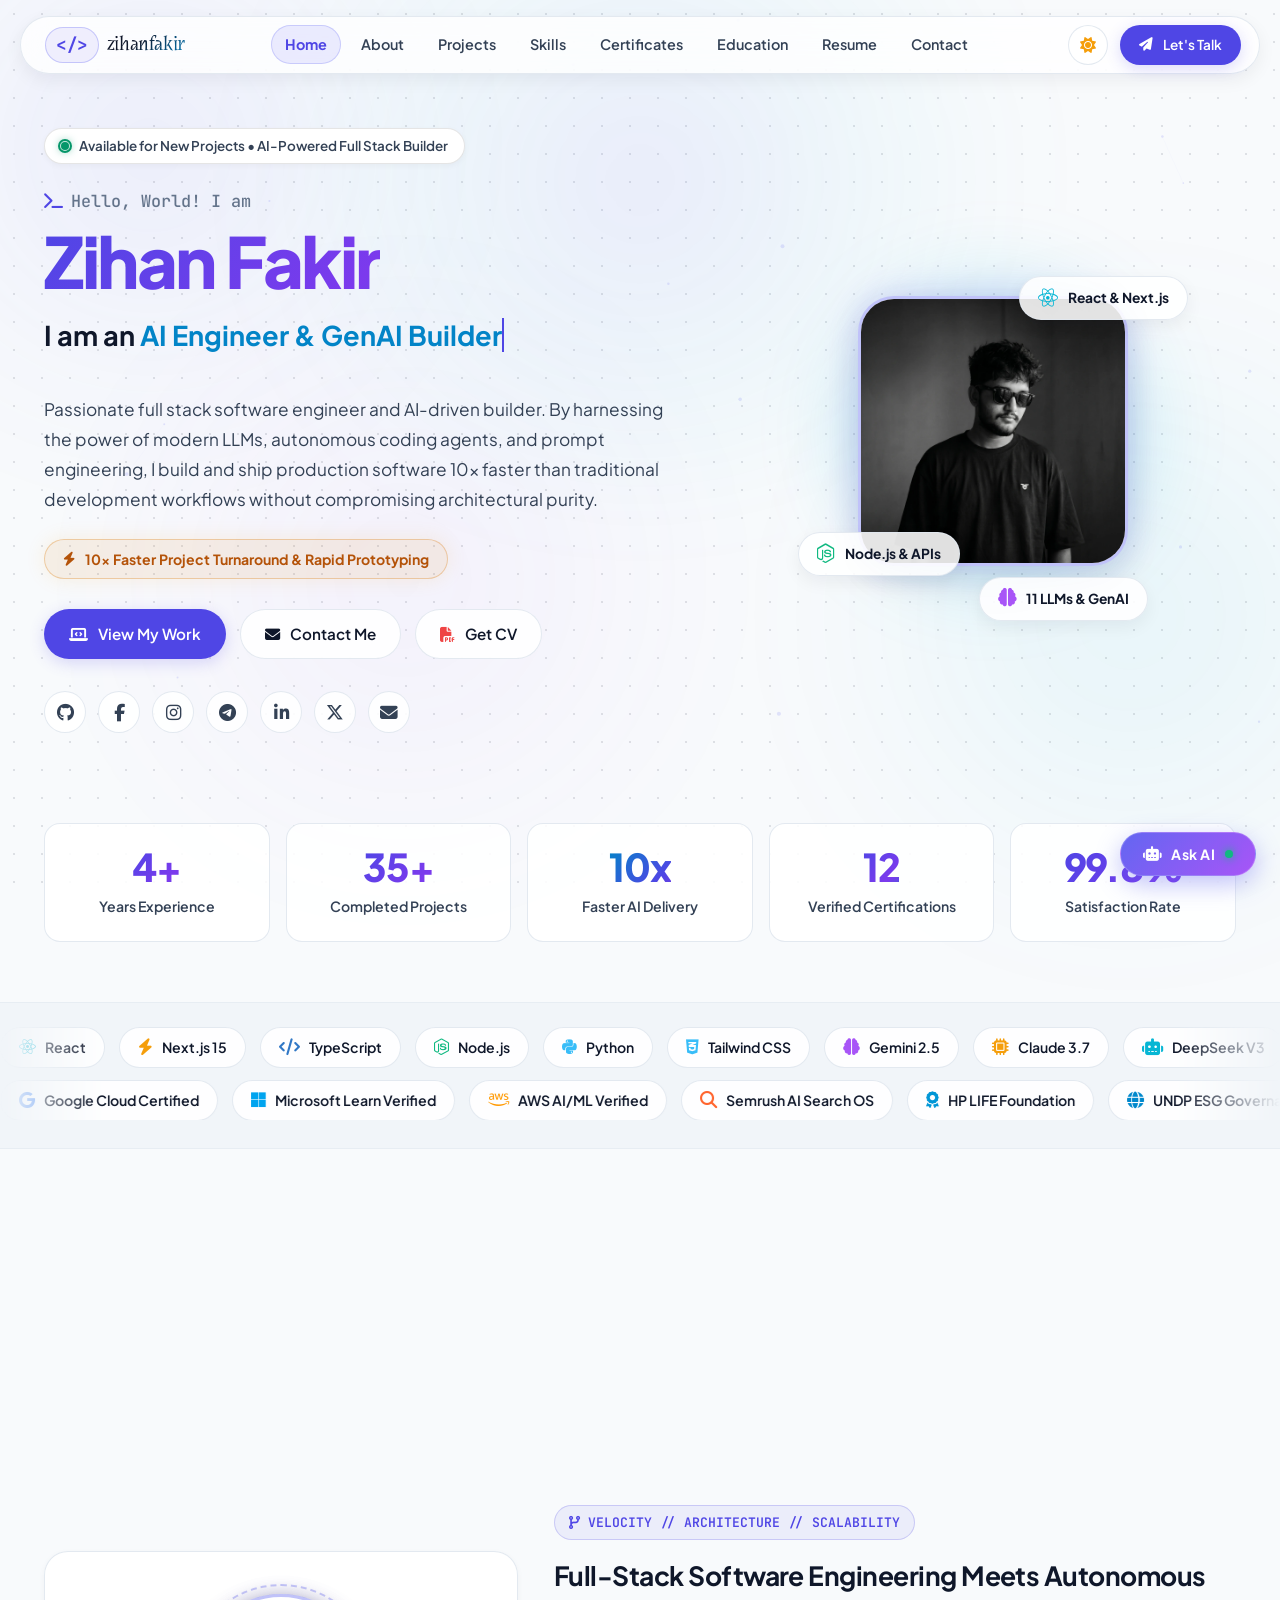
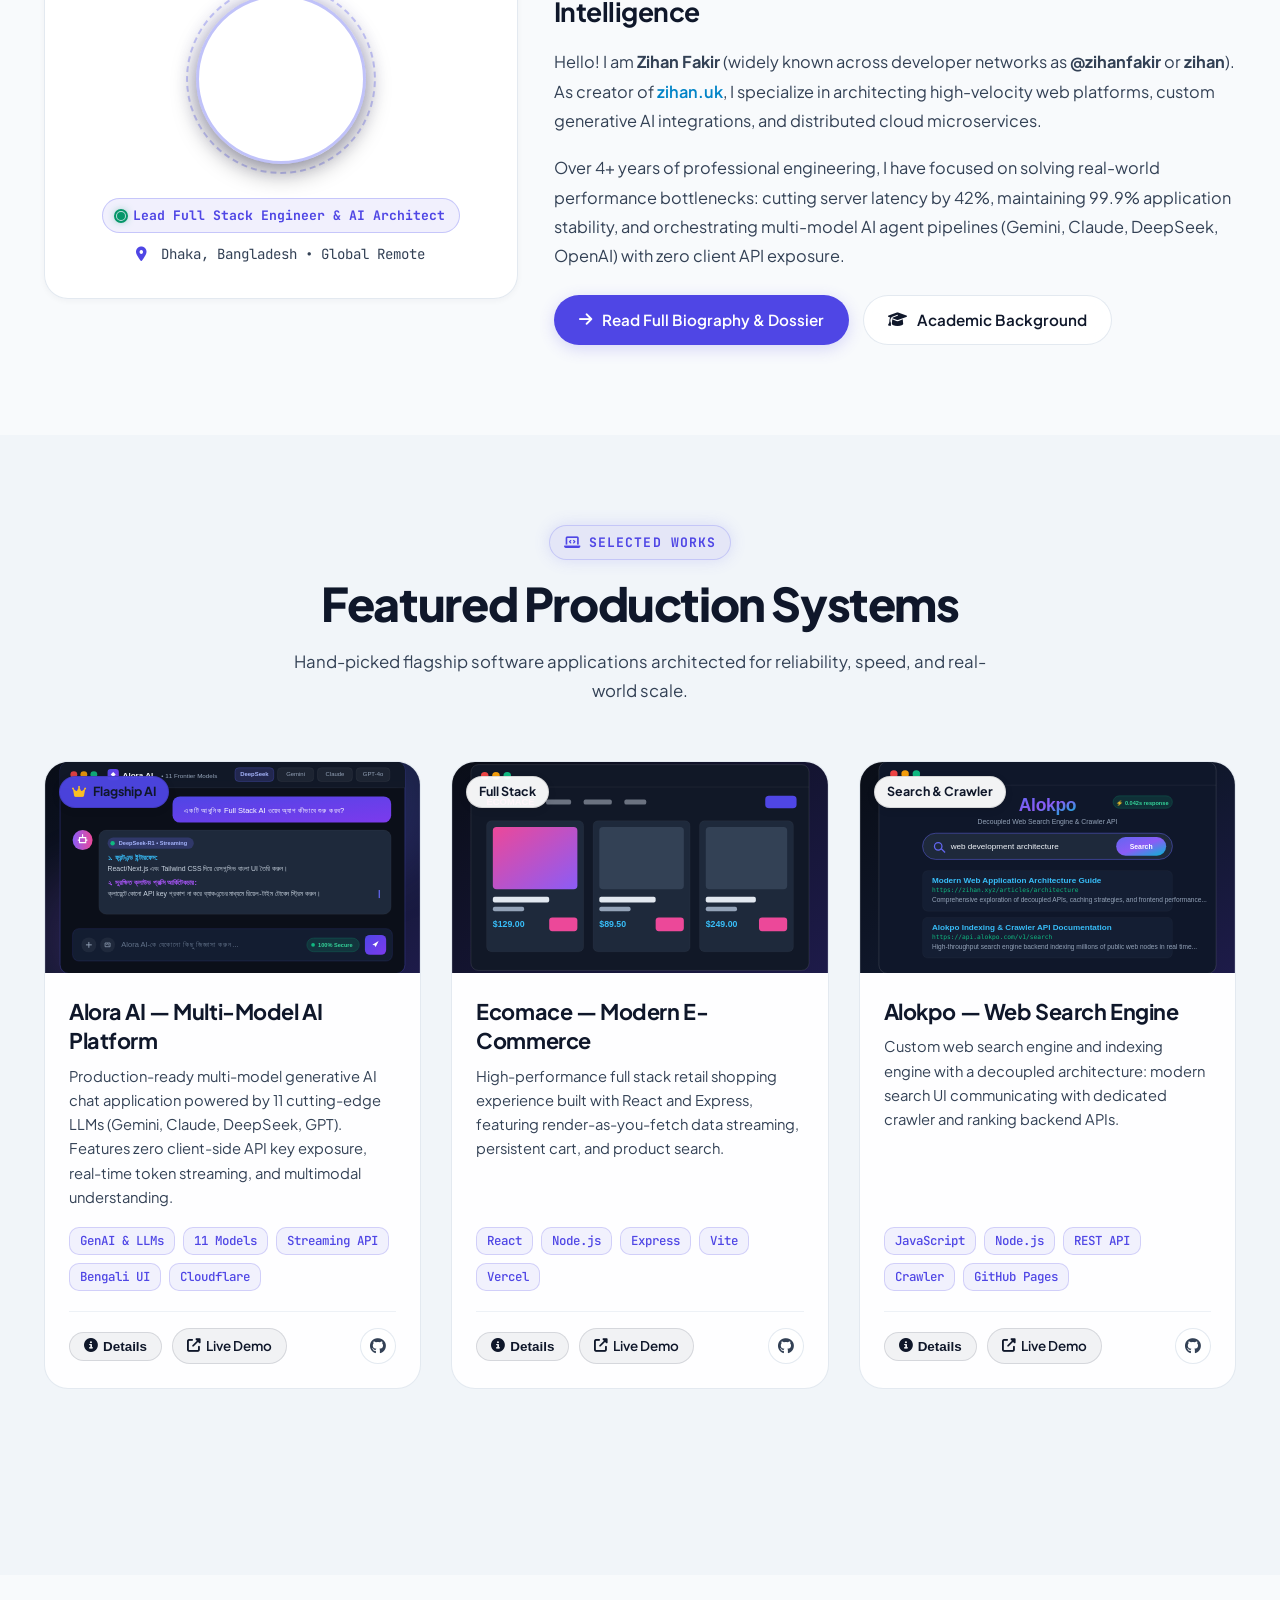
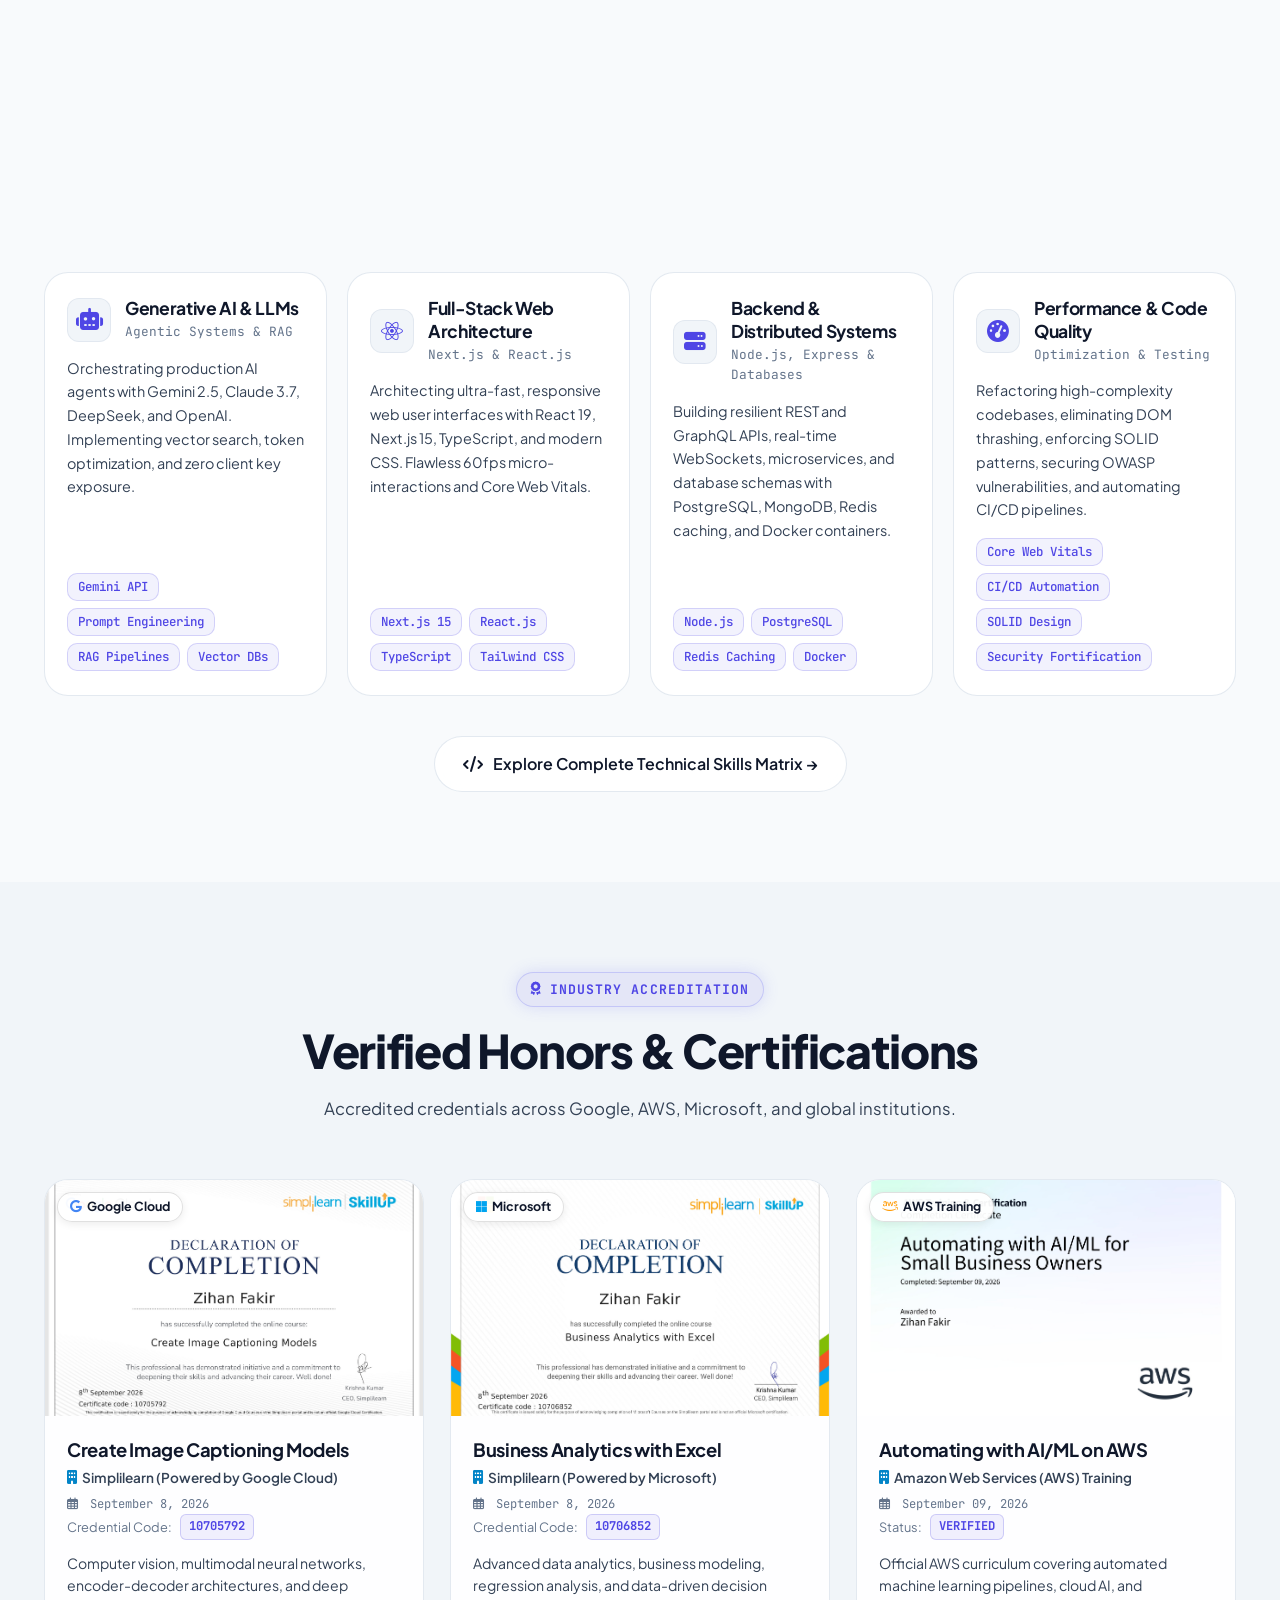
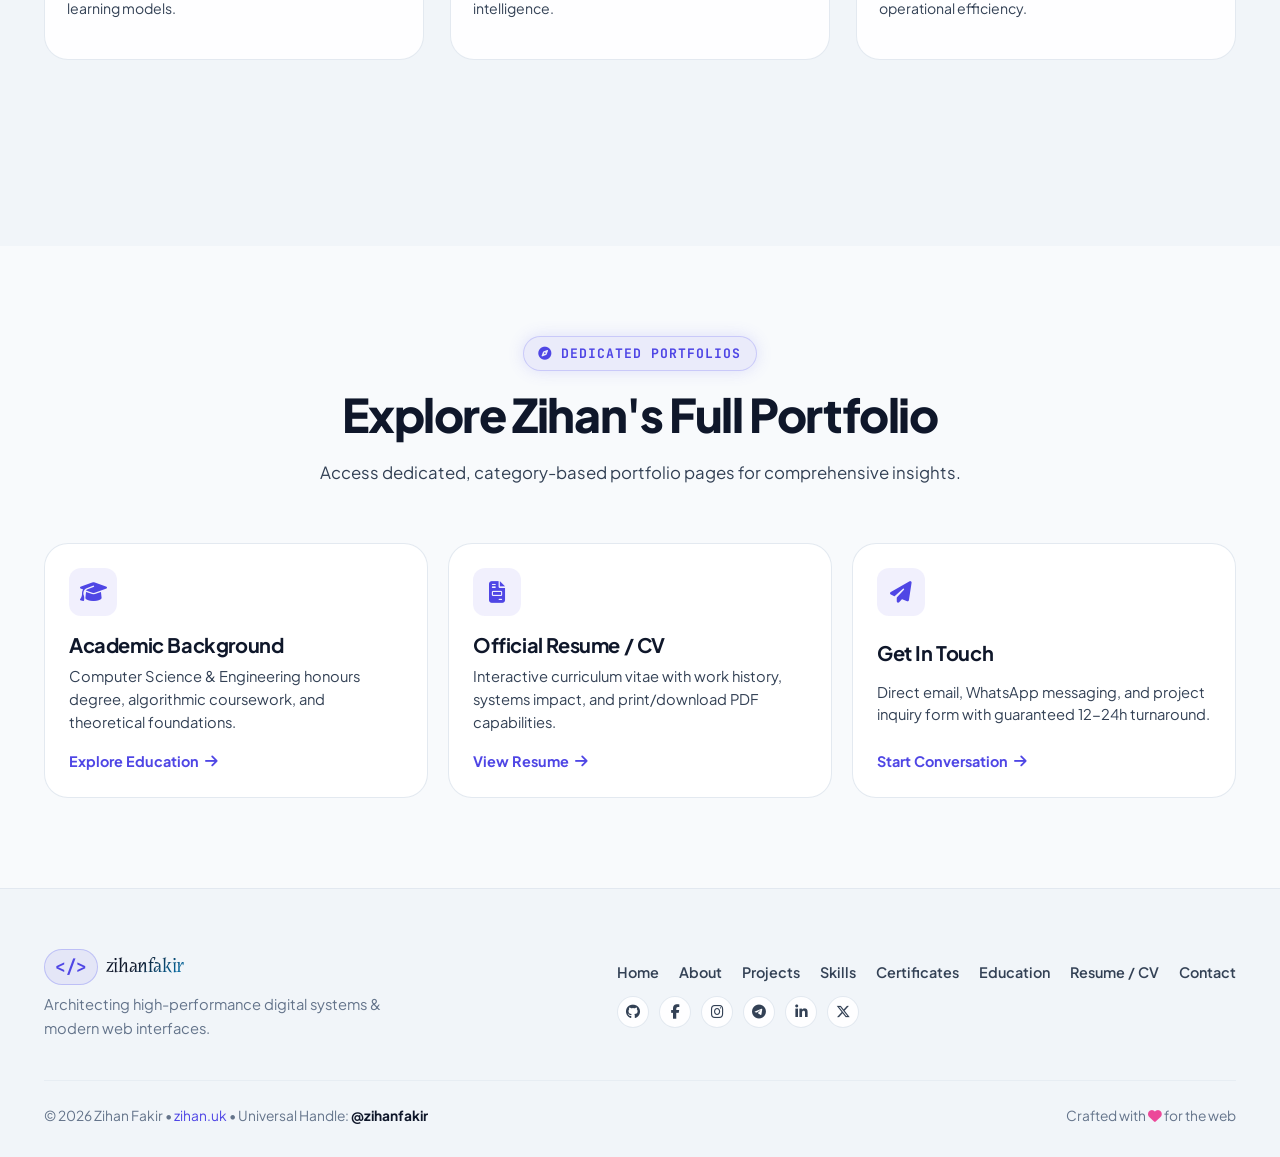
==== commit cc9239fe: "fix(projects): fix Bengali font mojibake and add Hind Siliguri typography" ====
--- a/index.html
+++ b/index.html
@@ -1,4 +1,4 @@
-﻿<!DOCTYPE html>
+<!DOCTYPE html>
 <html lang="en" data-theme="dark">
 <head>
   <meta charset="UTF-8">
@@ -119,7 +119,7 @@
   <!-- Google Fonts: Plus Jakarta Sans & JetBrains Mono -->
   <link rel="preconnect" href="https://fonts.googleapis.com">
   <link rel="preconnect" href="https://fonts.gstatic.com" crossorigin>
-  <link href="https://fonts.googleapis.com/css2?family=JetBrains+Mono:wght@400;500;600;700&family=Plus+Jakarta+Sans:wght@400;500;600;700;800&family=Syne:wght@700;800&display=swap" rel="stylesheet">
+  <link href="https://fonts.googleapis.com/css2?family=Hind+Siliguri:wght@400;500;600;700&family=JetBrains+Mono:wght@400;500;600;700&family=Plus+Jakarta+Sans:wght@400;500;600;700;800&family=Syne:wght@700;800&display=swap" rel="stylesheet">
 
   <!-- Font Awesome Icons 6.5.1 -->
   <link rel="stylesheet" href="https://cdnjs.cloudflare.com/ajax/libs/font-awesome/6.5.1/css/all.min.css" integrity="sha512-DTOQO9RWCH3ppGqcWaEA1BIZOC6xxalwEsw9c2QQeAIftl+Vegovlnee1c9QX4TctnWMn13TZye+giMm8e2LwA==" crossorigin="anonymous" referrerpolicy="no-referrer" />
--- a/css/style.css
+++ b/css/style.css
@@ -18,7 +18,7 @@
 :root,
 [data-theme="dark"] {
   --font-brand: 'SincopaNina', var(--font-sans);
-  --font-sans: 'Plus Jakarta Sans', -apple-system, BlinkMacSystemFont, 'Segoe UI', Roboto, Helvetica, Arial, sans-serif;
+  --font-sans: 'Plus Jakarta Sans', 'Hind Siliguri', -apple-system, BlinkMacSystemFont, 'Segoe UI', Roboto, Helvetica, Arial, sans-serif;
   --font-mono: 'JetBrains Mono', 'Fira Code', monospace;
 
   /* Safe Area Inset Tokens (iOS Dynamic Island, Notch & Android Gesture Bars) */
